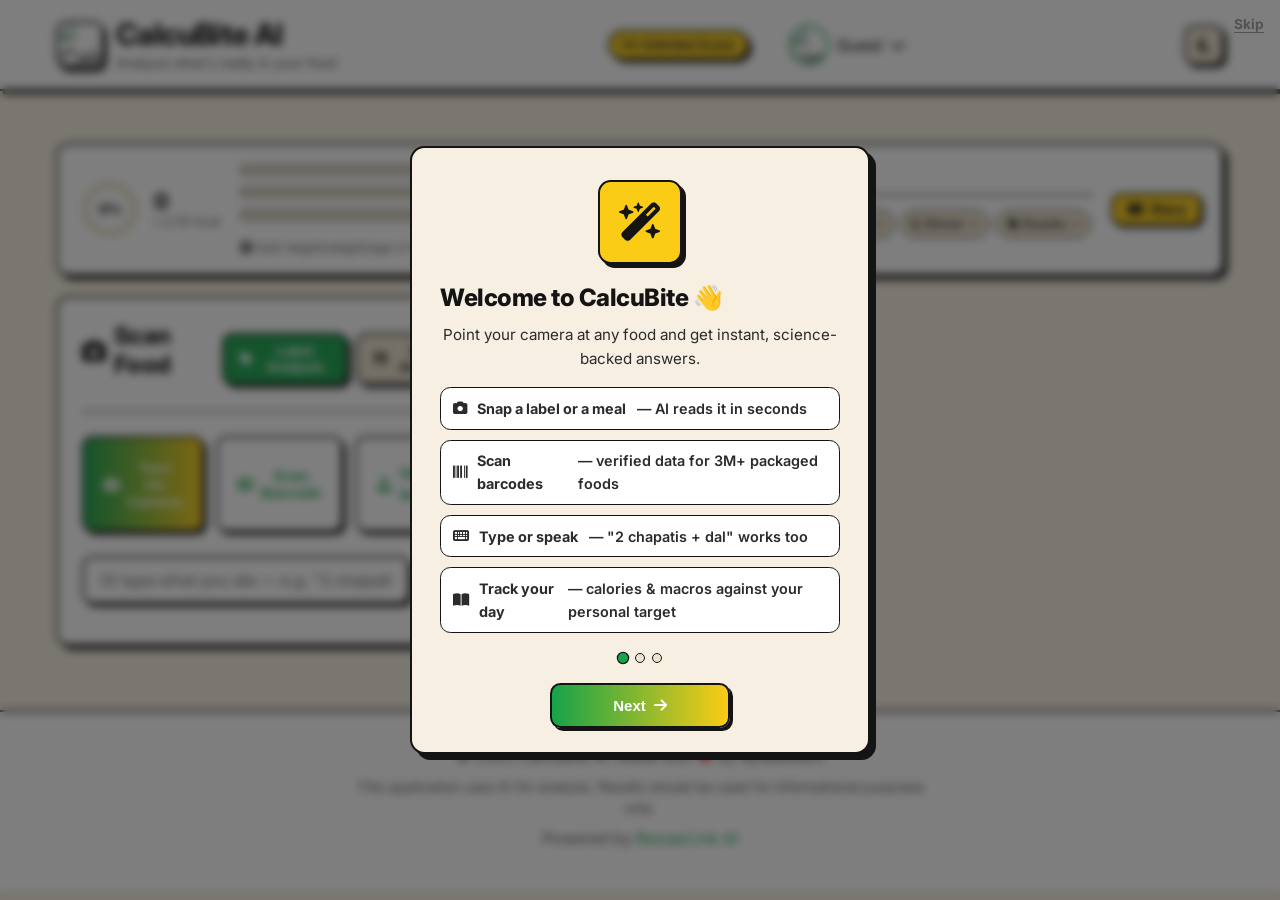
==== app.html @ ecfbb4d4 "feat: full-app upgrade — landing page, barcode+OFF, food diary, voice/text search, share cards, onbo" ====
<html lang="en">
<head>
    <meta charset="UTF-8">
    <meta name="viewport" content="width=device-width, initial-scale=1.0">
    <title>CalcuBite AI | Food Analysis Assistant</title>
    <meta name="description" content="CalcuBite AI analyzes food labels and ingredients to provide nutritional insights and healthier alternatives.">
    <meta name="keywords" content="food analysis, nutrition, AI, food scanner, ingredient analysis, health, diet">
    <meta property="og:title" content="CalcuBite AI | Food Analysis Assistant">
    <meta property="og:description" content="Analyze what's really in your food with our advanced AI assistant.">
    <meta property="og:type" content="website">
    <meta property="og:url" content="https://calcubite.ai">
    <meta property="og:image" content="/logo.png">
    <meta name="twitter:card" content="summary_large_image">
    <meta name="twitter:title" content="CalcuBite AI | Food Analysis Assistant">
    <meta name="twitter:description" content="Analyze what's really in your food with our advanced AI assistant.">
    <meta name="twitter:image" content="/logo.png">
    <link rel="icon" type="image/x-icon" href="/favicon.ico">
    <link rel="manifest" href="/manifest.json">
    <meta name="theme-color" content="#16a34a">
    <meta name="apple-mobile-web-app-capable" content="yes">
    <meta name="apple-mobile-web-app-status-bar-style" content="black-translucent">
    <meta name="apple-mobile-web-app-title" content="CalcuBite">
    <link rel="apple-touch-icon" href="/6233209994745069536_120.jpg">
    <link href="https://cdnjs.cloudflare.com/ajax/libs/font-awesome/6.4.0/css/all.min.css" rel="stylesheet">
    <link href="https://fonts.googleapis.com/css2?family=Inter:wght@400;500;600;700;800;900&display=swap" rel="stylesheet">
    <link rel="stylesheet" href="style.css">
</head>
<body>
    <!-- Landing Page (for unauthenticated users) -->
        <div class="page-wrapper" id="app-container">
        <!-- Header -->
        <header class="site-header">
            <div class="container">
                <div class="logo-container">
                    <div class="logo">
                        <img src="/6233209994745069536_120.jpg" alt="CalcuBite Logo" width="40" height="40">
                    </div>
                    <div class="brand">
                        <h1>CalcuBite AI</h1>
                        <p class="tagline">Analyze what's really in your food</p>
                    </div>
                </div>
                <div class="user-menu">
                    <div class="feature-badge" id="free-badge">
                        <i class="fas fa-infinity"></i> <span>Unlimited Scans</span>
                    </div>
                    <div class="user-profile" id="user-profile">
                        <img src="https://ui-avatars.com/api/?name=User&background=random" alt="User" id="user-avatar">
                        <span id="user-name">User</span>
                        <i class="fas fa-chevron-down"></i>
                        <div class="user-dropdown">
                            <a href="#" id="profile-link"><i class="fas fa-user"></i> Profile</a>
                            <a href="#" id="dashboard-link"><i class="fas fa-tachometer-alt"></i> Dashboard</a>
                        </div>
                    </div>
                </div>
                <button id="theme-toggle" class="theme-toggle" aria-label="Toggle dark mode">
                    <i class="fas fa-moon"></i>
                </button>
            </div>
        </header>
        
        <!-- Main Content -->
        <main class="main-content">
            <div class="container">
                
                
                <!-- Today strip: daily calories & macros -->
                <section class="today-strip" id="today-strip" aria-label="Today's nutrition"></section>
                
                <div class="content-grid">
                    <!-- Input Panel -->
                    <section class="input-panel">
                        <div class="panel-content">
                            <div class="panel-header">
                                <h2><i class="fas fa-camera"></i> Scan Food</h2>
                                <div class="analysis-mode-toggle">
                                    <button id="labelMode" class="mode-button active">
                                        <i class="fas fa-tag"></i> Label Analysis
                                    </button>
                                    <button id="foodMode" class="mode-button">
                                        <i class="fas fa-utensils"></i> Food Analysis
                                    </button>
                                    <button id="gymMode" class="mode-button">
                                        <i class="fas fa-dumbbell"></i> Gym Mode
                                    </button>
                                </div>
                            </div>

                            <div class="input-actions">
                                <button id="toggleCamera" class="primary-button">
                                    <i class="fas fa-camera"></i>
                                    <span>Turn On Camera</span>
                                </button>
                                
                                <button id="barcodeScanBtn" class="secondary-button">
                                    <i class="fas fa-barcode"></i>
                                    <span>Scan Barcode</span>
                                </button>
                                
                                <label for="fileInput" class="secondary-button">
                                    <i class="fas fa-upload"></i>
                                    <span>Upload Image</span>
                                </label>
                                <input type="file" id="fileInput" accept="image/*" hidden>
                                <label for="barcodeFileInput" class="secondary-button" data-tooltip="Decode a barcode from a photo">
                                    <i class="fas fa-barcode"></i>
                                    <span>Barcode from Photo</span>
                                </label>
                                <input type="file" id="barcodeFileInput" accept="image/*" hidden>
                            </div>
                            
                            <!-- Text / voice food search -->
                            <div class="food-search-bar">
                                <input type="text" id="foodSearchInput" placeholder='Or type what you ate — e.g. "2 chapatis + dal"' autocomplete="off">
                                <button id="voiceSearchBtn" class="icon-btn" aria-label="Voice search"><i class="fas fa-microphone"></i></button>
                                <button id="foodSearchBtn" class="primary-button"><i class="fas fa-magnifying-glass"></i> Analyze</button>
                            </div>
                            
                            <div class="camera-container">
                                <div class="flash-option" data-tooltip="Toggle flash">
                                    <i class="fas fa-bolt"></i>
                                </div>
                                <video id="video" autoplay playsinline></video>
                                <canvas id="canvas"></canvas>
                                <div id="barcode-hint" class="barcode-hint" style="display:none">
                                    <i class="fas fa-barcode"></i> Point the camera at the barcode — hold steady
                                </div>
                                
                                <div id="cameraPermission" class="camera-permission">
                                    <i class="fas fa-camera"></i>
                                    <p>Please allow camera access to use this feature.</p>
                                    <button id="requestPermission" class="primary-button">
                                        <i class="fas fa-video"></i> Enable Camera
                                    </button>
                                </div>
                                
                                <div class="camera-controls">
                                    <button id="capture" class="action-button">
                                        <i class="fas fa-camera"></i> Take Photo
                                    </button>
                                    <button id="retake" class="action-button">
                                        <i class="fas fa-redo"></i> Retake
                                    </button>
                                </div>
                            </div>
                            
                            <div class="alert error" id="error"></div>
                            
                            <div class="loading" id="loading">
                                <div class="spinner"></div>
                                <p>Analyzing with advanced AI...</p>
                            </div>
                        </div>
                    </section>

                    <!-- Results Panel -->
                    <section class="results-panel" id="results">
                        <div class="panel-content">
                            <div class="panel-header">
                                <h2><i class="fas fa-chart-line"></i> Analysis Results</h2>
                                <div class="results-actions">
                                    <button id="addToDiaryBtn" class="secondary-button" style="display:none">
                                        <i class="fas fa-plus-circle"></i> Add to Diary
                                    </button>
                                    <button id="shareResultBtn" class="secondary-button">
                                        <i class="fas fa-share-nodes"></i> Share
                                    </button>
                                </div>
                            </div>
                            
                            <div class="tabs">
                                <button class="tab-button active" data-tab="overview">
                                    <i class="fas fa-home"></i> Overview
                                </button>
                                <button class="tab-button" data-tab="ingredients">
                                    <i class="fas fa-list"></i> Ingredients
                                </button>
                                <button class="tab-button" data-tab="insights">
                                    <i class="fas fa-lightbulb"></i> Insights
                                </button>
                                <button class="tab-button" data-tab="alternatives">
                                    <i class="fas fa-exchange-alt"></i> Alternatives
                                </button>
                                <button class="tab-button" data-tab="chat">
                                    <i class="fas fa-comment-dots"></i> AI Chat
                                </button>
                            </div>
                            
                            <!-- Overview Tab -->
                            <div class="tab-content active" id="overview-tab">
                                <div class="results-section" id="healthScore">
                                    <!-- Health score will be inserted here -->
                                </div>
                                
                                <div class="results-section">
                                    <h3><i class="fas fa-chart-pie"></i> Nutrition Breakdown</h3>
                                    <div id="nutritionBreakdown" class="nutrition-breakdown">
                                        <!-- Nutrition data will be inserted here -->
                                    </div>
                                </div>
                                
                                <div class="results-section">
                                    <h3><i class="fas fa-chart-radar"></i> Nutritional Profile</h3>
                                    <div class="chart-container">
                                        <canvas id="nutritionChart"></canvas>
                                    </div>
                                </div>
                                
                                <div class="results-section" id="macronutrient-section">
                                    <h3><i class="fas fa-chart-pie"></i> Macronutrient Ratio</h3>
                                    <div class="chart-container">
                                        <canvas id="macronutrientChart"></canvas>
                                    </div>
                                </div>
                            </div>
                            
                            <!-- Ingredients Tab -->
                            <div class="tab-content" id="ingredients-tab">
                                <div class="results-section">
                                    <h3><i class="fas fa-flask"></i> Ingredients Analysis</h3>
                                    <div id="ingredients">
                                        <!-- Ingredients data will be inserted here -->
                                    </div>
                                </div>
                            </div>
                            
                            <!-- Insights Tab -->
                            <div class="tab-content" id="insights-tab">
                                <div class="results-section">
                                    <h3><i class="fas fa-brain"></i> Health Insights</h3>
                                    <div id="insights">
                                        <!-- Insights will be inserted here -->
                                    </div>
                                </div>
                                
                                <div class="results-section">
                                    <h3><i class="fas fa-heartbeat"></i> Health Implications</h3>
                                    <div id="implications" class="implications-grid">
                                        <!-- Health implications will be inserted here -->
                                    </div>
                                </div>
                            </div>
                            
                            <!-- Alternatives Tab -->
                            <div class="tab-content" id="alternatives-tab">
                                <div class="results-section">
                                    <h3><i class="fas fa-leaf"></i> Healthier Alternatives</h3>
                                    <div id="alternatives" class="alternatives-grid">
                                        <!-- Alternatives will be inserted here -->
                                    </div>
                                </div>
                            </div>
                            
                            <!-- AI Chat Tab -->
                            <div class="tab-content" id="chat-tab">
                                <div id="ai-assistant-container" class="ai-assistant">
                                    <div class="assistant-header">
                                        <h3><i class="fas fa-robot"></i> Ask CalcuBite AI</h3>
                                        <span class="status-badge">Pro Feature</span>
                                    </div>
                                    
                                    <div id="ai-chat-container" class="chat-messages">
                                        <div class="chat-message ai-message">
                                            <div class="chat-avatar">
                                                <i class="fas fa-robot"></i>
                                            </div>
                                            <div class="chat-bubble">
                                                <p>Hello! I'm your CalcuBite AI assistant. How can I help you with nutrition insights today?</p>
                                            </div>
                                        </div>
                                    </div>
                                    
                                    <div class="chat-input-container">
                                        <input type="text" id="ai-question-input" placeholder="Ask about ingredients, nutrition, or health impacts...">
                                        <button id="ai-submit-button">
                                            <i class="fas fa-paper-plane"></i>
                                        </button>
                                    </div>
                                </div>
                            </div>
                        </div>
                    </section>
                </div>
            </div>
        </main>

        <!-- Footer -->
        <footer class="site-footer">
            <div class="container">
                <p>&copy; 2025 CalcuBite AI. Made with <i class="fas fa-heart"></i> by ByteBuildrz</p>
                <p class="disclaimer">This application uses AI for analysis. Results should be used for informational purposes only.</p>
                <p>Powered by <a href="https://bazaarlink.ai/free" target="_blank">BazaarLink AI</a></p>
            </div>
        </footer>
    </div>
    
    <!-- Profile Modal -->
    <div id="profile-modal" class="modal">
        <div class="modal-content">
            <div class="modal-header">
                <h2><i class="fas fa-user"></i> User Profile</h2>
                <span class="close-modal">&times;</span>
            </div>
            <div class="modal-body">
                <div class="profile-content">
                    <div class="profile-avatar">
                        <img id="profile-avatar-img" src="https://ui-avatars.com/api/?name=User&background=random" alt="User">
                        <button id="change-avatar" class="avatar-change">
                            <i class="fas fa-camera"></i>
                        </button>
                    </div>
                    <form id="profile-form">
                        <div class="form-group">
                            <label for="profile-name">Full Name</label>
                            <input type="text" id="profile-name" placeholder="Your name">
                        </div>

                        <h3 class="health-section-title"><i class="fas fa-heartbeat"></i> Your Health Profile</h3>
                        <p class="health-hint">Personalizes your scan results and advice. Saved on your device.</p>

                        <div class="form-row">
                            <div class="form-group">
                                <label for="health-age">Age</label>
                                <input type="number" id="health-age" placeholder="e.g. 28" min="1" max="120">
                            </div>
                            <div class="form-group">
                                <label for="health-sex">Sex</label>
                                <select id="health-sex">
                                    <option value="">Prefer not to say</option>
                                    <option value="female">Female</option>
                                    <option value="male">Male</option>
                                    <option value="other">Other</option>
                                </select>
                            </div>
                        </div>

                        <div class="form-row">
                            <div class="form-group">
                                <label for="health-height">Height (cm)</label>
                                <input type="number" id="health-height" placeholder="e.g. 172">
                            </div>
                            <div class="form-group">
                                <label for="health-weight">Weight (kg)</label>
                                <input type="number" id="health-weight" placeholder="e.g. 68">
                            </div>
                        </div>

                        <div class="form-group">
                            <label for="health-activity">Activity Level</label>
                            <select id="health-activity">
                                <option value="">Select...</option>
                                <option value="sedentary">Sedentary (little exercise)</option>
                                <option value="light">Light (1-3 days/week)</option>
                                <option value="moderate">Moderate (3-5 days/week)</option>
                                <option value="active">Very active (6-7 days/week)</option>
                            </select>
                        </div>

                        <div class="form-group">
                            <label for="health-goal">Primary Goal</label>
                            <select id="health-goal">
                                <option value="">Select...</option>
                                <option value="lose-weight">Lose weight</option>
                                <option value="gain-muscle">Gain muscle</option>
                                <option value="maintain">Maintain weight</option>
                                <option value="improve-energy">Improve energy</option>
                                <option value="manage-condition">Manage a health condition</option>
                            </select>
                        </div>

                        <div class="form-group">
                            <label for="health-dietary">Dietary Preferences / Restrictions</label>
                            <input type="text" id="health-dietary" placeholder="e.g. vegetarian, diabetic, low-sodium, nut allergy">
                        </div>

                        <div class="form-group">
                            <label for="health-conditions">Health Conditions (optional)</label>
                            <textarea id="health-conditions" rows="2" placeholder="e.g. type 2 diabetes, high blood pressure..."></textarea>
                        </div>

                        <button type="submit" class="primary-button"><i class="fas fa-save"></i> Save Profile</button>
                        <button type="button" id="get-health-advice" class="secondary-button"><i class="fas fa-lightbulb"></i> Get Personalized Health Advice</button>
                    </form>
                    
                </div>
            </div>
        </div>
    </div>

    <!-- Health Advice Modal -->
    <div id="advice-modal" class="modal">
        <div class="modal-content">
            <div class="modal-header">
                <h2><i class="fas fa-lightbulb"></i> Personalized Health Advice</h2>
                <span class="close-modal">&times;</span>
            </div>
            <div class="modal-body">
                <div id="advice-content" class="advice-content">
                    <p>Fill in your health profile, then click "Get Personalized Health Advice".</p>
                </div>
            </div>
        </div>
    </div>

    <script src="https://cdn.jsdelivr.net/npm/chart.js"></script>
    <script src="auth.js"></script>
    <script src="script.js"></script>
    <script src="vendor/zxing.min.js" defer></script>
    <script src="off.js"></script>
    <script src="diary.js"></script>
    <script src="onboarding.js"></script>
</body>
</html>
---- style.css ----
/* Base Variables */
:root {
  /* Colors — fresh, appetite-friendly green identity */
  --primary: #16a34a;
  --primary-light: #22c55e;
  --primary-dark: #15803d;
  --secondary: #facc15;
  --success: #10b981; 
  --warning: #f59e0b;
  --danger: #ef4444;
  
  /* Base Colors */
  --bg-primary: #f6efe2;
  --bg-secondary: #ffffff;
  --bg-tertiary: #ece2cd;
  
  /* Text Colors */
  --text-primary: #141414;
  --text-secondary: #2b2b2b;
  --text-tertiary: #525252;
  --text-light: #ffffff;
  
  /* Border and Shadow */
  --border-color: #141414;
  --border-w: 2px;
  --shadow-sm: 3px 3px 0 0 #141414;
  --shadow-md: 4px 4px 0 0 #141414;
  --shadow-lg: 6px 6px 0 0 #141414;
  
  /* Spacing and Size */
  --radius-sm: 0.4rem;
  --radius-md: 0.65rem;
  --radius-lg: 0.8rem;
  --radius-xl: 0.9rem;
  --radius-full: 9999px;
  
  /* Animation */
  --transition-fast: 150ms ease;
  --transition-normal: 250ms ease;
  --transition-slow: 350ms ease;
  
  /* Layout */
  --container-width: 1200px;
  --header-height: 70px;
  --content-padding: 1.5rem;
}

/* Dark Theme Variables */
.dark-theme {
  --primary: #4ade80;
  --primary-light: #86efac;
  --primary-dark: #22c55e;
  
  --bg-primary: #1c1813;
  --bg-secondary: #262119;
  --bg-tertiary: #332c21;
  
  --text-primary: #f6efe2;
  --text-secondary: #e8dfcd;
  --text-tertiary: #c9bda3;
  
  --border-color: #f6efe2;
  --shadow-sm: 3px 3px 0 0 rgba(0,0,0,0.55);
  --shadow-md: 4px 4px 0 0 rgba(0,0,0,0.55);
  --shadow-lg: 6px 6px 0 0 rgba(0,0,0,0.55);
}

/* Reset and Base Styles */
*,
*::before,
*::after {
  box-sizing: border-box;
  margin: 0;
  padding: 0;
}

html {
  font-size: 16px;
  scroll-behavior: smooth;
}

body {
  font-family: 'Inter', system-ui, -apple-system, sans-serif;
  background-color: var(--bg-primary);
  color: var(--text-primary);
  line-height: 1.5;
  font-weight: 400;
  min-height: 100vh;
  transition: background-color var(--transition-normal), color var(--transition-normal);
}

/* Accessible focus states (web-design-guidelines) */
:focus-visible {
  outline: 3px solid var(--primary-light);
  outline-offset: 2px;
}

.page-wrapper {
  min-height: 100vh;
  display: flex;
  flex-direction: column;
}

/* Container */
.container {
  width: 100%;
  max-width: var(--container-width);
  margin: 0 auto;
  padding: 0 1rem;
}

/* Headers and Typography */
h1, h2, h3, h4, h5, h6 {
  font-weight: 700;
  line-height: 1.2;
  margin-bottom: 0.5rem;
}

h1 {
  font-size: 1.875rem;
  background: linear-gradient(90deg, var(--primary), var(--secondary));
  -webkit-background-clip: text;
  background-clip: text;
  color: transparent;
}

h2 {
  font-size: 1.5rem;
  margin-bottom: 1rem;
  display: flex;
  align-items: center;
  gap: 0.5rem;
}

h3 {
  font-size: 1.25rem;
  display: flex;
  align-items: center;
  gap: 0.5rem;
  margin-bottom: 1rem;
}

p {
  margin-bottom: 1rem;
}

a {
  color: var(--primary);
  text-decoration: none;
  transition: color var(--transition-fast);
}

a:hover {
  color: var(--primary-dark);
}

/* Header Styles */
.site-header {
  background-color: var(--bg-secondary);
  box-shadow: var(--shadow-sm);
  padding: 1rem 0;
  position: sticky;
  top: 0;
  z-index: 100;
  border-bottom: 1px solid var(--border-color);
  transition: background-color var(--transition-normal);
}

.site-header .container {
  display: flex;
  align-items: center;
  justify-content: space-between;
}

.logo-container {
  display: flex;
  align-items: center;
  gap: 0.75rem;
}

.logo {
  width: 3rem;
  height: 3rem;
  border-radius: 12px;
  display: flex;
  align-items: center;
  justify-content: center;
  font-size: 1.5rem;
  box-shadow: var(--shadow-md);
  animation: float 3s infinite ease-in-out;
  overflow: hidden;
}

.logo img {
  width: 100%;
  height: 100%;
  object-fit: cover;
  border-radius: 12px;
}

@keyframes float {
  0%, 100% { transform: translateY(0); }
  50% { transform: translateY(-5px); }
}

.brand {
  display: flex;
  flex-direction: column;
}

.brand h1 {
  margin-bottom: 0;
  font-size: clamp(1.5rem, 5vw, 1.875rem);
}

.tagline {
  font-size: 0.875rem;
  color: var(--text-tertiary);
  margin: 0;
}

.feature-badge {
  display: flex;
  align-items: center;
  gap: 0.25rem;
  background: linear-gradient(90deg, var(--primary), var(--secondary));
  color: white;
  padding: 0.25rem 0.75rem;
  border-radius: var(--radius-full);
  font-size: 0.75rem;
  font-weight: 600;
  box-shadow: var(--shadow-sm);
  margin-left: auto;
  margin-right: 1rem;
}

.theme-toggle {
  width: 2.5rem;
  height: 2.5rem;
  border-radius: var(--radius-full);
  background-color: var(--bg-tertiary);
  color: var(--text-primary);
  border: none;
  display: flex;
  align-items: center;
  justify-content: center;
  cursor: pointer;
  transition: all var(--transition-fast);
  font-size: 1rem;
}

.theme-toggle:hover {
  background-color: var(--primary-light);
  color: white;
}

/* Main Content Styles */
.main-content {
  flex: 1;
  padding: 2rem 0;
}

.content-grid {
  display: grid;
  grid-template-columns: 1fr;
  gap: 2rem;
}

@media (min-width: 1024px) {
  .content-grid {
    grid-template-columns: 1fr 1fr;
  }
}

/* Panel Styles */
.input-panel,
.results-panel {
  border-radius: var(--radius-lg);
  overflow: hidden;
  background-color: var(--bg-secondary);
  box-shadow: var(--shadow-md);
  transition: transform var(--transition-normal), box-shadow var(--transition-normal);
  height: fit-content;
}

.input-panel:hover,
.results-panel:hover {
  transform: translateY(-5px);
  box-shadow: var(--shadow-lg);
}

.panel-content {
  padding: 1.5rem;
}

.panel-header {
  margin-bottom: 1.5rem;
  padding-bottom: 1rem;
  border-bottom: 1px solid var(--border-color);
  display: flex;
  flex-direction: column;
  gap: 1rem;
}

@media (min-width: 640px) {
  .panel-header {
    flex-direction: row;
    align-items: center;
    justify-content: space-between;
  }
}

/* Mode Toggle */
.analysis-mode-toggle {
  display: flex;
  gap: 0.5rem;
}

.mode-button {
  background-color: var(--bg-tertiary);
  color: var(--text-primary);
  border: none;
  padding: 0.5rem 1rem;
  border-radius: var(--radius-md);
  font-size: 0.875rem;
  font-weight: 500;
  cursor: pointer;
  transition: all var(--transition-fast);
  display: flex;
  align-items: center;
  gap: 0.5rem;
}

.mode-button.active {
  background-color: var(--primary);
  color: white;
}

.mode-button:hover:not(.active) {
  background-color: var(--border-color);
}

/* Input Actions */
.input-actions {
  display: flex;
  flex-direction: column;
  gap: 0.75rem;
  margin-bottom: 1.5rem;
}

@media (min-width: 640px) {
  .input-actions {
    flex-direction: row;
  }
}

.primary-button,
.secondary-button,
.action-button {
  display: flex;
  align-items: center;
  justify-content: center;
  gap: 0.5rem;
  padding: 0.75rem 1.25rem;
  border-radius: var(--radius-md);
  font-weight: 500;
  cursor: pointer;
  transition: all var(--transition-fast);
  font-size: 0.9375rem;
  border: none;
}

.primary-button {
  background: linear-gradient(90deg, var(--primary), var(--secondary));
  color: white;
  box-shadow: var(--shadow-sm);
}

.primary-button:hover {
  box-shadow: var(--shadow-md);
  transform: translateY(-2px);
}

.secondary-button {
  background-color: transparent;
  color: var(--primary);
  border: 1px solid var(--primary);
}

.secondary-button:hover {
  background-color: var(--primary);
  color: white;
  transform: translateY(-2px);
}

.action-button {
  background-color: var(--bg-tertiary);
  color: var(--text-primary);
}

.action-button:hover {
  background-color: var(--border-color);
}

/* Camera Container */
.camera-container {
  display: none;
  position: relative;
  border-radius: var(--radius-md);
  overflow: hidden;
  box-shadow: var(--shadow-sm);
  margin-bottom: 1.5rem;
}

#video,
#canvas {
  width: 100%;
  border-radius: var(--radius-md);
  background-color: var(--bg-tertiary);
}

#canvas {
  display: none;
}

.flash-option {
  position: absolute;
  top: 0.75rem;
  right: 0.75rem;
  width: 2.5rem;
  height: 2.5rem;
  background-color: rgba(255, 255, 255, 0.8);
  border-radius: var(--radius-full);
  display: flex;
  align-items: center;
  justify-content: center;
  cursor: pointer;
  z-index: 10;
  transition: all var(--transition-fast);
}

.flash-option:hover {
  background-color: rgba(255, 255, 255, 1);
  transform: scale(1.1);
}

.camera-permission {
  text-align: center;
  padding: 2rem 1rem;
  background-color: var(--bg-tertiary);
  border-radius: var(--radius-md);
  display: none;
}

.camera-permission i {
  font-size: 2rem;
  color: var(--primary);
  margin-bottom: 1rem;
}

.camera-controls {
  display: flex;
  justify-content: center;
  gap: 1rem;
  margin-top: 1rem;
}

/* Alerts and Loading States */
.alert {
  padding: 1rem;
  border-radius: var(--radius-md);
  margin-bottom: 1.5rem;
  display: none;
}

.error {
  background-color: rgba(239, 68, 68, 0.1);
  color: var(--danger);
  border-left: 4px solid var(--danger);
}

.loading {
  display: none;
  text-align: center;
  padding: 2rem 1rem;
  background-color: var(--bg-tertiary);
  border-radius: var(--radius-md);
  margin-bottom: 1.5rem;
}

.spinner {
  width: 3rem;
  height: 3rem;
  border: 0.25rem solid rgba(0, 0, 0, 0.1);
  border-top-color: var(--primary);
  border-radius: 50%;
  animation: spin 1s linear infinite;
  margin: 0 auto 1rem;
}

@keyframes spin {
  to { transform: rotate(360deg); }
}

/* Results Panel Styles */
.results-panel {
  display: none;
}

.tabs {
  display: flex;
  flex-wrap: wrap;
  gap: 0.5rem;
  margin-bottom: 1.5rem;
  border-bottom: 1px solid var(--border-color);
  padding-bottom: 1rem;
}

.tab-button {
  background-color: var(--bg-tertiary);
  color: var(--text-primary);
  border: none;
  padding: 0.5rem 1rem;
  border-radius: var(--radius-md);
  font-size: 0.875rem;
  font-weight: 500;
  cursor: pointer;
  transition: all var(--transition-fast);
  display: flex;
  align-items: center;
  gap: 0.5rem;
}

.tab-button.active {
  background-color: var(--primary);
  color: white;
}

.tab-button:hover:not(.active) {
  background-color: var(--border-color);
}

.tab-content {
  display: none;
}

.tab-content.active {
  display: block;
  animation: fadeIn 0.3s ease-in-out;
}

@keyframes fadeIn {
  from { opacity: 0; }
  to { opacity: 1; }
}

/* Results Sections */
.results-section {
  background-color: var(--bg-tertiary);
  border-radius: var(--radius-md);
  padding: 1.5rem;
  margin-bottom: 1.5rem;
  transition: transform var(--transition-normal), box-shadow var(--transition-normal);
}

.results-section:hover {
  transform: translateX(5px);
  box-shadow: var(--shadow-sm);
}

.results-section:last-child {
  margin-bottom: 0;
}

/* Health Score */
.health-score-container {
  display: flex;
  flex-direction: column;
  align-items: center;
  gap: 1.5rem;
  margin-bottom: 1rem;
}

@media (min-width: 640px) {
  .health-score-container {
    flex-direction: row;
  }
}

.rating-circle {
  width: 120px;
  height: 120px;
  display: flex;
  align-items: center;
  justify-content: center;
  border-radius: 50%;
  position: relative;
  background: conic-gradient(
    var(--primary) 0%, 
    var(--primary) calc(var(--rating) * 10%), 
    var(--bg-tertiary) calc(var(--rating) * 10%), 
    var(--bg-tertiary) 100%
  );
  box-shadow: var(--shadow-md);
}

.rating-circle::after {
  content: "";
  position: absolute;
  top: 10px;
  left: 10px;
  right: 10px;
  bottom: 10px;
  background-color: var(--bg-secondary);
  border-radius: 50%;
}

.rating-circle span {
  position: relative;
  z-index: 1;
  font-size: 2.5rem;
  font-weight: 700;
}

.rating-explanation {
  background-color: var(--bg-secondary);
  padding: 1rem;
  border-radius: var(--radius-md);
  border-left: 4px solid var(--primary);
  flex: 1;
}

/* Nutrition Breakdown */
.nutrition-breakdown {
  display: grid;
  grid-template-columns: repeat(2, 1fr);
  gap: 1rem;
}

@media (min-width: 768px) {
  .nutrition-breakdown {
    grid-template-columns: repeat(4, 1fr);
  }
}

.nutrition-item {
  background-color: var(--bg-secondary);
  padding: 1rem;
  border-radius: var(--radius-md);
  text-align: center;
  box-shadow: var(--shadow-sm);
  transition: transform var(--transition-fast);
}

.nutrition-item:hover {
  transform: translateY(-3px);
}

.nutrition-value {
  font-size: 1.25rem;
  font-weight: 600;
  color: var(--primary);
  margin: 0.5rem 0;
}

.nutrition-tags {
  display: flex;
  flex-wrap: wrap;
  gap: 0.5rem;
  justify-content: center;
}

.nutrition-tag {
  background-color: rgba(79, 70, 229, 0.1);
  color: var(--primary);
  padding: 0.25rem 0.5rem;
  border-radius: var(--radius-full);
  font-size: 0.75rem;
  font-weight: 500;
}

/* Chart Container */
.chart-container {
  height: 250px;
  position: relative;
}

/* Ingredients Analysis */
.ingredient-card {
  background-color: var(--bg-secondary);
  border-radius: var(--radius-md);
  padding: 1rem;
  margin-bottom: 1rem;
  box-shadow: var(--shadow-sm);
  transition: transform var(--transition-fast);
}

.ingredient-card:hover {
  transform: translateY(-3px);
  box-shadow: var(--shadow-md);
}

.high-risk {
  border-left: 4px solid var(--danger);
}

.medium-risk {
  border-left: 4px solid var(--warning);
}

.low-risk {
  border-left: 4px solid var(--primary);
}

.ingredient-header {
  display: flex;
  align-items: center;
  gap: 0.75rem;
  margin-bottom: 0.75rem;
}

.ingredient-header h4 {
  font-size: 1.125rem;
  margin: 0;
}

.status-badge {
  background-color: rgba(79, 70, 229, 0.1);
  color: var(--primary);
  padding: 0.25rem 0.5rem;
  border-radius: var(--radius-full);
  font-size: 0.75rem;
  font-weight: 500;
}

.badge-warning {
  background-color: rgba(245, 158, 11, 0.1);
  color: var(--warning);
}

.badge-danger {
  background-color: rgba(239, 68, 68, 0.1);
  color: var(--danger);
}

.badge-success {
  background-color: rgba(16, 185, 129, 0.1);
  color: var(--success);
}

.ingredient-details {
  font-size: 0.9375rem;
}

.safe-ingredients {
  background-color: rgba(16, 185, 129, 0.1);
  border-left: 4px solid var(--success);
  padding: 1rem;
  margin-top: 1rem;
  border-radius: var(--radius-md);
}

.beneficial-ingredients {
  background-color: rgba(16, 185, 129, 0.05);
  padding: 1rem;
  margin-top: 1rem;
  border-radius: var(--radius-md);
}

/* Health Insights */
.insight-card {
  background-color: var(--bg-secondary);
  border-radius: var(--radius-md);
  padding: 1.25rem;
  margin-bottom: 1rem;
  box-shadow: var(--shadow-sm);
  border-left: 4px solid var(--primary);
  transition: transform var(--transition-fast);
}

.insight-card:hover {
  transform: translateX(5px);
  box-shadow: var(--shadow-md);
}

.recommendation {
  margin-top: 1rem;
  padding: 0.75rem;
  background-color: rgba(16, 185, 129, 0.1);
  border-radius: var(--radius-md);
  border-left: 4px solid var(--success);
  display: flex;
  align-items: center;
  gap: 0.75rem;
}

/* Implications Grid */
.implications-grid {
  display: grid;
  grid-template-columns: 1fr;
  gap: 1rem;
}

@media (min-width: 640px) {
  .implications-grid {
    grid-template-columns: 1fr 1fr;
  }
}

.implication-box {
  background-color: var(--bg-secondary);
  padding: 1.25rem;
  border-radius: var(--radius-md);
  box-shadow: var(--shadow-sm);
  transition: transform var(--transition-fast);
}

.implication-box:hover {
  transform: translateY(-3px);
  box-shadow: var(--shadow-md);
}

.implication-list {
  list-style: none;
  padding: 0;
}

.implication-list li {
  display: flex;
  align-items: flex-start;
  gap: 0.75rem;
  margin-bottom: 0.75rem;
  padding-bottom: 0.75rem;
  border-bottom: 1px solid var(--border-color);
}

.implication-list li:last-child {
  margin-bottom: 0;
  padding-bottom: 0;
  border-bottom: none;
}

/* Alternatives Grid */
.alternatives-grid {
  display: grid;
  grid-template-columns: 1fr;
  gap: 1rem;
}

@media (min-width: 640px) {
  .alternatives-grid {
    grid-template-columns: repeat(2, 1fr);
  }
}

.alternative-item {
  background-color: var(--bg-secondary);
  padding: 1rem;
  border-radius: var(--radius-md);
  display: flex;
  align-items: center;
  gap: 0.75rem;
  box-shadow: var(--shadow-sm);
  transition: transform var(--transition-fast);
}

.alternative-item:hover {
  transform: translateY(-3px);
  box-shadow: var(--shadow-md);
}

/* Progress Bar */
.progress-bar {
  height: 8px;
  background-color: var(--bg-tertiary);
  border-radius: var(--radius-full);
  overflow: hidden;
  margin-top: 0.5rem;
}

.progress {
  height: 100%;
  border-radius: var(--radius-full);
}

/* AI Assistant */
.ai-assistant {
  display: none;
}

.assistant-header {
  display: flex;
  align-items: center;
  justify-content: space-between;
  margin-bottom: 1rem;
  padding-bottom: 0.5rem;
  border-bottom: 1px solid var(--border-color);
}

.chat-messages {
  background-color: var(--bg-tertiary);
  border-radius: var(--radius-md);
  padding: 1rem;
  margin-bottom: 1rem;
  height: 300px;
  overflow-y: auto;
}

.chat-message {
  display: flex;
  margin-bottom: 1rem;
  animation: fadeIn 0.3s ease;
}

.user-message {
  flex-direction: row-reverse;
}

.chat-avatar {
  width: 2.5rem;
  height: 2.5rem;
  border-radius: var(--radius-full);
  background-color: var(--primary);
  color: white;
  display: flex;
  align-items: center;
  justify-content: center;
  font-size: 1.125rem;
  flex-shrink: 0;
}

.user-message .chat-avatar {
  background-color: var(--secondary);
}

.chat-bubble {
  max-width: 80%;
  padding: 0.75rem 1rem;
  border-radius: var(--radius-md);
  background-color: var(--bg-secondary);
  margin: 0 0.75rem;
  box-shadow: var(--shadow-sm);
}

.user-message .chat-bubble {
  background-color: rgba(79, 70, 229, 0.1);
  border-bottom-right-radius: 0;
}

.ai-message .chat-bubble {
  background-color: var(--bg-secondary);
  border-bottom-left-radius: 0;
}

.error-bubble {
  background-color: rgba(239, 68, 68, 0.1) !important;
  border-left: 3px solid var(--danger);
}

.chat-input-container {
  display: flex;
  gap: 0.5rem;
}

#ai-question-input {
  flex: 1;
  padding: 0.75rem 1rem;
  border-radius: var(--radius-md);
  border: 1px solid var(--border-color);
  background-color: var(--bg-tertiary);
  color: var(--text-primary);
}

#ai-submit-button {
  width: 3rem;
  height: 3rem;
  border-radius: var(--radius-full);
  background-color: var(--primary);
  color: white;
  border: none;
  display: flex;
  align-items: center;
  justify-content: center;
  cursor: pointer;
  transition: all var(--transition-fast);
}

#ai-submit-button:hover {
  background-color: var(--primary-dark);
  transform: scale(1.05);
}

.chat-loading {
  display: flex;
  gap: 0.3rem;
  align-items: center;
  justify-content: center;
}

.chat-loading-dot {
  width: 8px;
  height: 8px;
  border-radius: 50%;
  background-color: var(--primary);
  animation: bounce 1s infinite ease-in-out;
}

.chat-loading-dot:nth-child(1) { animation-delay: 0s; }
.chat-loading-dot:nth-child(2) { animation-delay: 0.1s; }
.chat-loading-dot:nth-child(3) { animation-delay: 0.2s; }

@keyframes bounce {
  0%, 100% { transform: translateY(0); }
  50% { transform: translateY(-8px); }
}

/* Footer Styles */
.site-footer {
  background-color: var(--bg-secondary);
  border-top: 1px solid var(--border-color);
  padding: 2rem 0;
  text-align: center;
  margin-top: 2rem;
}

.site-footer p {
  color: var(--text-tertiary);
  margin-bottom: 0.5rem;
}

.site-footer a {
  color: var(--primary);
  text-decoration: none;
  transition: color var(--transition-fast);
}

.site-footer a:hover {
  color: var(--primary-dark);
  text-decoration: underline;
}

.site-footer .fas.fa-heart {
  color: var(--danger);
}

.disclaimer {
  font-size: 0.875rem;
  max-width: 600px;
  margin: 0 auto;
}

/* Responsive adjustments */
@media (max-width: 640px) {
  .container {
    padding: 0 0.75rem;
  }
  
  .panel-content {
    padding: 1.25rem;
  }
  
  .feature-badge {
    display: none;
  }
  
  .tabs {
    justify-content: center;
  }
  
  h1 {
    font-size: 1.5rem;
  }
  
  h2 {
    font-size: 1.25rem;
  }
  
  h3 {
    font-size: 1.125rem;
  }
  
  .mode-button,
  .tab-button {
    padding: 0.4rem 0.75rem;
    font-size: 0.8125rem;
  }
  
  .rating-circle {
    width: 100px;
    height: 100px;
  }
  
  .rating-circle span {
    font-size: 2rem;
  }
}

/* Utility Classes */
.hidden {
  display: none;
}

.text-center {
  text-align: center;
}

.flex-center {
  display: flex;
  align-items: center;
  justify-content: center;
}

.food-identification {
  background-color: var(--bg-secondary);
  padding: 1rem;
  border-radius: var(--radius-md);
  margin-bottom: 1rem;
  border-left: 4px solid var(--primary);
}

.dietary-considerations {
  background-color: var(--bg-secondary);
  padding: 1rem;
  border-radius: var(--radius-md);
  margin-top: 1rem;
  border-left: 4px solid var(--primary);
}

.workout-suitability {
  background-color: var(--bg-secondary);
  padding: 1rem;
  border-radius: var(--radius-md);
  margin: 1rem 0;
  border-left: 4px solid var(--primary);
}

.suitability-grid {
  display: grid;
  grid-template-columns: 1fr;
  gap: 1rem;
  margin-top: 1rem;
}

@media (min-width: 768px) {
  .suitability-grid {
    grid-template-columns: 1fr 1fr;
  }
}

.suitability-card {
  background-color: var(--bg-tertiary);
  padding: 1rem;
  border-radius: var(--radius-md);
  box-shadow: var(--shadow-sm);
  transition: transform var(--transition-fast);
}

.suitability-card:hover {
  transform: translateY(-3px);
  box-shadow: var(--shadow-md);
}

.suitability-header {
  display: flex;
  justify-content: space-between;
  align-items: center;
  margin-bottom: 0.75rem;
  padding-bottom: 0.5rem;
  border-bottom: 1px solid var(--border-color);
}

.suitability-header h5 {
  margin: 0;
  font-size: 1.1rem;
  color: var(--primary);
}

.fitness-score {
  background-color: var(--primary);
  color: white;
  padding: 0.25rem 0.5rem;
  border-radius: var(--radius-full);
  font-size: 0.875rem;
  font-weight: 600;
}

.suitability-lists {
  display: grid;
  grid-template-columns: 1fr;
  gap: 0.75rem;
  margin-top: 0.75rem;
}

@media (min-width: 640px) {
  .suitability-lists {
    grid-template-columns: 1fr 1fr;
  }
}

.benefits-list h6, .concerns-list h6 {
  font-size: 0.9rem;
  margin-bottom: 0.5rem;
  display: flex;
  align-items: center;
  gap: 0.5rem;
}

.benefits-list ul, .concerns-list ul {
  list-style: none;
  padding: 0;
  margin: 0 0 1.5rem;
}

.benefits-list ul li, .concerns-list ul li {
  position: relative;
  margin-bottom: 0.25rem;
}

.benefits-list ul li:before {
  content: "✓";
  position: absolute;
  left: -1.25rem;
  color: var(--success);
}

.concerns-list ul li:before {
  content: "!";
  position: absolute;
  left: -1.25rem;
  color: var(--warning);
}

.best-for-workouts {
  margin-top: 1rem;
  padding: 0.75rem;
  background-color: rgba(16, 185, 129, 0.1);
  border-radius: var(--radius-md);
  border-left: 4px solid var(--success);
}

.workout-tags {
  display: flex;
  flex-wrap: wrap;
  gap: 0.5rem;
  margin-top: 0.5rem;
}

.workout-tag {
  background-color: var(--bg-secondary);
  color: var(--success);
  padding: 0.35rem 0.75rem;
  border-radius: var(--radius-full);
  font-size: 0.875rem;
  font-weight: 500;
  display: inline-flex;
  align-items: center;
}

.protein-analysis, .energy-provision, .recovery-potential, .supplement-suggestions {
  background-color: var(--bg-secondary);
  padding: 1rem;
  border-radius: var(--radius-md);
  margin: 1rem 0;
  box-shadow: var(--shadow-sm);
}

.protein-analysis {
  border-left: 4px solid var(--primary);
}

.energy-provision {
  border-left: 4px solid var(--warning);
}

.recovery-potential {
  border-left: 4px solid var(--success);
}

.supplement-suggestions {
  border-left: 4px solid var(--secondary);
}

.protein-grid, .energy-grid, .recovery-grid {
  display: grid;
  grid-template-columns: repeat(2, 1fr);
  gap: 0.75rem;
  margin-top: 0.75rem;
}

@media (min-width: 768px) {
  .protein-grid {
    grid-template-columns: repeat(3, 1fr);
  }
}

.protein-item, .energy-item, .recovery-item {
  background-color: var(--bg-tertiary);
  padding: 0.75rem;
  border-radius: var(--radius-md);
  display: flex;
  flex-direction: column;
}

.protein-label, .energy-label, .recovery-label, .support-label {
  font-size: 0.75rem;
  color: var(--text-tertiary);
}

.protein-value, .energy-value, .recovery-value, .support-value {
  font-size: 0.9375rem;
  font-weight: 600;
  color: var(--text-primary);
}

.workout-support {
  margin-top: 1rem;
  background-color: var(--bg-tertiary);
  padding: 0.75rem;
  border-radius: var(--radius-md);
}

.workout-support h5 {
  font-size: 1rem;
  margin-bottom: 0.75rem;
}

.support-grid {
  display: grid;
  grid-template-columns: 1fr;
  gap: 0.75rem;
}

@media (min-width: 640px) {
  .support-grid {
    grid-template-columns: repeat(3, 1fr);
  }
}

.support-item {
  display: flex;
  flex-direction: column;
  gap: 0.25rem;
}

.recovery-header {
  display: flex;
  align-items: center;
  gap: 0.5rem;
  margin-bottom: 0.75rem;
}

.recovery-rating {
  background-color: var(--success);
  color: white;
  padding: 0.25rem 0.5rem;
  border-radius: var(--radius-full);
  font-size: 0.875rem;
  font-weight: 600;
}

/* Dashboard Styles */
.dashboard-content {
  display: flex;
  flex-direction: column;
  gap: 2rem;
}

.dashboard-overview {
  display: flex;
  flex-direction: column;
  gap: 1.5rem;
}

@media (min-width: 768px) {
  .dashboard-overview {
    flex-direction: row;
  }
}

.dashboard-stats {
  display: grid;
  grid-template-columns: repeat(1, 1fr);
  gap: 1rem;
  flex: 1;
}

@media (min-width: 640px) {
  .dashboard-stats {
    grid-template-columns: repeat(3, 1fr);
  }
  
  @media (min-width: 768px) {
    .dashboard-stats {
      grid-template-columns: repeat(1, 1fr);
    }
  }
  
  @media (min-width: 1024px) {
    .dashboard-stats {
      grid-template-columns: repeat(1, 1fr);
    }
  }
}

.stat-card {
  background-color: var(--bg-tertiary);
  border-radius: var(--radius-md);
  padding: 1.25rem;
  display: flex;
  align-items: center;
  gap: 1rem;
  transition: transform var(--transition-fast);
}

.stat-card:hover {
  transform: translateY(-3px);
  box-shadow: var(--shadow-md);
}

.stat-icon {
  width: 3rem;
  height: 3rem;
  border-radius: 50%;
  background-color: rgba(79, 70, 229, 0.1);
  color: var(--primary);
  display: flex;
  align-items: center;
  justify-content: center;
  font-size: 1.25rem;
}

.stat-data {
  flex: 1;
}

.stat-data h4 {
  margin: 0 0 0.25rem;
  font-size: 0.875rem;
  color: var(--text-tertiary);
}

.stat-data p {
  margin: 0;
  font-size: 1.5rem;
  font-weight: 700;
  color: var(--text-primary);
}

.dashboard-chart {
  flex: 2;
  height: 250px;
}

.dashboard-section {
  margin-top: 1rem;
}

.dashboard-section h3 {
  margin-bottom: 1rem;
  padding-bottom: 0.5rem;
  border-bottom: 1px solid var(--border-color);
}

.recent-scans {
  max-height: 300px;
  overflow-y: auto;
}

.scans-list {
  display: flex;
  flex-direction: column;
  gap: 0.75rem;
}

.scan-item {
  background-color: var(--bg-tertiary);
  border-radius: var(--radius-md);
  padding: 1rem;
  display: flex;
  align-items: center;
  gap: 1rem;
  transition: transform var(--transition-fast);
}

.scan-item:hover {
  transform: translateY(-2px);
  box-shadow: var(--shadow-sm);
}

.scan-icon {
  width: 2.5rem;
  height: 2.5rem;
  border-radius: 50%;
  background-color: rgba(79, 70, 229, 0.1);
  color: var(--primary);
  display: flex;
  align-items: center;
  justify-content: center;
  font-size: 1rem;
}

.scan-details {
  flex: 1;
}

.scan-details h4 {
  margin: 0 0 0.25rem;
  font-size: 1rem;
}

.scan-date {
  margin: 0;
  font-size: 0.875rem;
  color: var(--text-tertiary);
}

.scan-rating {
  font-weight: 700;
  font-size: 1.125rem;
}

.empty-state {
  display: flex;
  flex-direction: column;
  align-items: center;
  justify-content: center;
  padding: 3rem 1rem;
  background-color: var(--bg-tertiary);
  border-radius: var(--radius-md);
  color: var(--text-tertiary);
  text-align: center;
}

.empty-state i {
  font-size: 3rem;
  margin-bottom: 1rem;
  color: var(--primary);
  opacity: 0.5;
}

.empty-state p {
  margin-bottom: 1.5rem;
}

.health-goals {
  margin-bottom: 2rem;
}

/* Auth Container */
.auth-container {
  display: flex;
  justify-content: center;
  align-items: center;
  min-height: 100vh;
  background: linear-gradient(135deg, var(--bg-primary) 0%, var(--bg-tertiary) 100%);
  padding: 1rem;
}

.auth-form-container {
  background-color: var(--bg-secondary);
  border-radius: var(--radius-lg);
  padding: 2rem;
  width: 100%;
  max-width: 450px;
  box-shadow: var(--shadow-lg);
  text-align: center;
}

.auth-logo {
  display: flex;
  flex-direction: column;
  align-items: center;
  margin-bottom: 1.5rem;
}

.auth-logo i {
  font-size: 3rem;
  background: linear-gradient(45deg, var(--primary), var(--secondary));
  -webkit-background-clip: text;
  background-clip: text;
  color: transparent;
}

.auth-form {
  text-align: left;
}

.form-group {
  margin-bottom: 1.25rem;
}

.form-group label {
  display: block;
  font-weight: 500;
  margin-bottom: 0.5rem;
  color: var(--text-secondary);
}

.form-group input {
  width: 100%;
  padding: 0.75rem 1rem;
  border: 1px solid var(--border-color);
  border-radius: var(--radius-md);
  background-color: var(--bg-tertiary);
  color: var(--text-primary);
  font-size: 1rem;
  transition: border-color var(--transition-fast);
}

.form-group input:focus {
  outline: none;
  border-color: var(--primary);
  box-shadow: 0 0 0 2px rgba(79, 70, 229, 0.1);
}

.password-input {
  position: relative;
}

.toggle-password {
  position: absolute;
  right: 1rem;
  top: 50%;
  transform: translateY(-50%);
  cursor: pointer;
  color: var(--text-tertiary);
  transition: color var(--transition-fast);
}

.toggle-password:hover {
  color: var(--primary);
}

.remember-me {
  display: flex;
  justify-content: space-between;
  align-items: center;
}

.checkbox-container {
  display: flex;
  align-items: center;
  position: relative;
  cursor: pointer;
  user-select: none;
  font-size: 0.9rem;
}

.checkbox-container input {
  position: absolute;
  opacity: 0;
  cursor: pointer;
  height: 0;
  width: 0;
}

.checkmark {
  position: relative;
  display: inline-block;
  height: 18px;
  width: 18px;
  background-color: var(--bg-tertiary);
  border: 1px solid var(--border-color);
  border-radius: 4px;
  margin-right: 0.5rem;
}

.checkbox-container input:checked ~ .checkmark {
  background-color: var(--primary);
  border-color: var(--primary);
}

.checkmark:after {
  content: "";
  position: absolute;
  display: none;
}

.checkbox-container input:checked ~ .checkmark:after {
  display: block;
}

.checkbox-container .checkmark:after {
  left: 6px;
  top: 3px;
  width: 4px;
  height: 8px;
  border: solid white;
  border-width: 0 2px 2px 0;
  transform: rotate(45deg);
}

.auth-button {
  width: 100%;
  margin-top: 1rem;
}

.auth-divider {
  position: relative;
  text-align: center;
  margin: 1.5rem 0;
}

.auth-divider::before,
.auth-divider::after {
  content: "";
  position: absolute;
  top: 50%;
  width: 40%;
  height: 1px;
  background-color: var(--border-color);
}

.auth-divider::before {
  left: 0;
}

.auth-divider::after {
  right: 0;
}

.auth-divider span {
  display: inline-block;
  padding: 0 0.5rem;
  background-color: var(--bg-secondary);
  font-size: 0.875rem;
  color: var(--text-tertiary);
  z-index: 1;
  position: relative;
}

.social-button {
  width: 100%;
  padding: 0.75rem 1rem;
  border-radius: var(--radius-md);
  background-color: white;
  color: #333;
  border: 1px solid #ddd;
  font-size: 0.9375rem;
  font-weight: 500;
  display: flex;
  align-items: center;
  justify-content: center;
  gap: 0.5rem;
  cursor: pointer;
  transition: background-color var(--transition-fast);
}

.social-button:hover {
  background-color: #f5f5f5;
}

.social-button .fab {
  font-size: 1.25rem;
}

.auth-switch {
  margin-top: 1.5rem;
  font-size: 0.9375rem;
  color: var(--text-secondary);
}

.auth-switch a {
  color: var(--primary);
  font-weight: 500;
}

.form-error {
  background-color: rgba(239, 68, 68, 0.1);
  color: var(--danger);
  padding: 0.75rem;
  border-radius: var(--radius-md);
  margin-top: 1rem;
  display: none;
}

.form-success {
  background-color: rgba(16, 185, 129, 0.1);
  color: var(--success);
  padding: 0.75rem;
  border-radius: var(--radius-md);
  margin-top: 1rem;
  display: none;
}

.password-strength {
  margin-top: 0.5rem;
  font-size: 0.8125rem;
}

.strength-meter {
  height: 4px;
  background-color: var(--bg-tertiary);
  border-radius: var(--radius-full);
  overflow: hidden;
  margin-bottom: 0.25rem;
}

.strength-bar {
  height: 100%;
  width: 0;
  border-radius: var(--radius-full);
  transition: width var(--transition-fast), background-color var(--transition-fast);
}

.strength-text {
  color: var(--text-tertiary);
}

.reset-info {
  color: var(--text-secondary);
  margin-bottom: 1.5rem;
  text-align: left;
}

/* User Menu */
.user-menu {
  display: flex;
  align-items: center;
  gap: 1rem;
}

.user-profile {
  display: flex;
  align-items: center;
  gap: 0.5rem;
  cursor: pointer;
  position: relative;
  padding: 0.5rem;
  border-radius: var(--radius-md);
  transition: background-color var(--transition-fast);
}

.user-profile:hover {
  background-color: var(--bg-tertiary);
}

#user-avatar {
  width: 2.5rem;
  height: 2.5rem;
  border-radius: var(--radius-full);
  object-fit: cover;
  border: 2px solid var(--primary);
}

#user-name {
  font-weight: 500;
  max-width: 100px;
  white-space: nowrap;
  overflow: hidden;
  text-overflow: ellipsis;
}

@media (max-width: 640px) {
  #user-name {
    display: none;
  }
}

.user-dropdown {
  position: absolute;
  top: 100%;
  right: 0;
  width: 200px;
  background-color: var(--bg-secondary);
  border-radius: var(--radius-md);
  box-shadow: var(--shadow-lg);
  padding: 0.5rem;
  z-index: 1000;
  display: none;
  border: 1px solid var(--border-color);
}

.user-profile:hover .user-dropdown {
  display: block;
}

.user-dropdown a {
  display: flex;
  align-items: center;
  gap: 0.5rem;
  padding: 0.75rem 1rem;
  color: var(--text-primary);
  text-decoration: none;
  border-radius: var(--radius-sm);
  transition: background-color var(--transition-fast);
}

.user-dropdown a:hover {
  background-color: var(--bg-tertiary);
}

.upgrade-button {
  padding: 0.5rem 1rem;
  border-radius: var(--radius-md);
  font-weight: 500;
  cursor: pointer;
  transition: all var(--transition-fast);
  font-size: 0.875rem;
  border: none;
  display: flex;
  align-items: center;
  gap: 0.5rem;
}

.upgrade-button {
  background-color: var(--primary);
  color: white;
}

.upgrade-button:hover {
  background-color: var(--primary-dark);
  transform: translateY(-2px);
}

/* Modal Styles */
.modal {
  display: none;
  position: fixed;
  top: 0;
  left: 0;
  width: 100%;
  height: 100%;
  background-color: rgba(0, 0, 0, 0.5);
  z-index: 1000;
  overflow-y: auto;
  padding: 1rem;
}

.modal-content {
  background-color: var(--bg-secondary);
  border-radius: var(--radius-lg);
  margin: 2rem auto;
  width: 100%;
  max-width: 800px;
  box-shadow: var(--shadow-lg);
  max-height: calc(100vh - 4rem);
  display: flex;
  flex-direction: column;
}

.modal-header {
  display: flex;
  justify-content: space-between;
  align-items: center;
  padding: 1.5rem;
  border-bottom: 1px solid var(--border-color);
}

.modal-header h2 {
  margin: 0;
  display: flex;
  align-items: center;
  gap: 0.5rem;
}

.close-modal {
  font-size: 1.5rem;
  cursor: pointer;
  color: var(--text-tertiary);
  transition: color var(--transition-fast);
}

.close-modal:hover {
  color: var(--danger);
}

.modal-body {
  padding: 1.5rem;
  overflow-y: auto;
  flex: 1;
}

/* Admin Dashboard Styles */
.admin-tabs {
  display: flex;
  gap: 0.5rem;
  margin-bottom: 1.5rem;
  border-bottom: 1px solid var(--border-color);
  padding-bottom: 1rem;
  overflow-x: auto;
}

.admin-tab {
  background-color: var(--bg-tertiary);
  color: var(--text-primary);
  border: none;
  padding: 0.5rem 1rem;
  border-radius: var(--radius-md);
  font-size: 0.875rem;
  font-weight: 500;
  cursor: pointer;
  transition: all var(--transition-fast);
  white-space: nowrap;
}

.admin-tab.active {
  background-color: var(--primary);
  color: white;
}

.admin-tab:hover:not(.active) {
  background-color: var(--border-color);
}

.admin-tab-content {
  display: none;
}

.admin-tab-content.active {
  display: block;
  animation: fadeIn 0.3s ease-in-out;
}

.admin-table {
  width: 100%;
  border-collapse: collapse;
  margin-bottom: 1.5rem;
}

.admin-table th, 
.admin-table td {
  padding: 0.75rem 1rem;
  text-align: left;
  border-bottom: 1px solid var(--border-color);
}

.admin-table th {
  font-weight: 600;
  background-color: var(--bg-tertiary);
  color: var(--text-secondary);
}

.admin-table tr:hover {
  background-color: var(--bg-tertiary);
}

.search-bar {
  display: flex;
  gap: 0.5rem;
  margin-bottom: 1rem;
}

.search-bar input {
  flex: 1;
  padding: 0.75rem 1rem;
  border: 1px solid var(--border-color);
  border-radius: var(--radius-md);
  background-color: var(--bg-tertiary);
  color: var(--text-primary);
}

.search-bar button {
  padding: 0 1rem;
  background-color: var(--primary);
  color: white;
  border: none;
  border-radius: var(--radius-md);
  cursor: pointer;
}

.pagination {
  display: flex;
  justify-content: center;
  align-items: center;
  gap: 1rem;
}

.pagination button {
  width: 2.5rem;
  height: 2.5rem;
  display: flex;
  align-items: center;
  justify-content: center;
  border-radius: var(--radius-full);
  border: 1px solid var(--border-color);
  background-color: var(--bg-tertiary);
  color: var(--text-primary);
  cursor: pointer;
  transition: all var(--transition-fast);
}

.pagination button:hover {
  background-color: var(--primary);
  color: white;
  border-color: var(--primary);
}

.analytics-cards {
  display: grid;
  grid-template-columns: repeat(1, 1fr);
  gap: 1rem;
  margin-bottom: 2rem;
}

@media (min-width: 640px) {
  .analytics-cards {
    grid-template-columns: repeat(2, 1fr);
  }
}

@media (min-width: 1024px) {
  .analytics-cards {
    grid-template-columns: repeat(4, 1fr);
  }
}

.analytics-card {
  background-color: var(--bg-tertiary);
  border-radius: var(--radius-md);
  padding: 1.5rem;
  display: flex;
  align-items: center;
  gap: 1rem;
  transition: transform var(--transition-fast);
}

.analytics-card:hover {
  transform: translateY(-5px);
  box-shadow: var(--shadow-md);
}

.analytics-icon {
  width: 3rem;
  height: 3rem;
  border-radius: var(--radius-full);
  background-color: rgba(79, 70, 229, 0.1);
  color: var(--primary);
  display: flex;
  align-items: center;
  justify-content: center;
  font-size: 1.25rem;
}

.analytics-data {
  flex: 1;
}

.analytics-data h4 {
  margin: 0 0 0.25rem;
  font-size: 0.875rem;
  color: var(--text-tertiary);
}

.analytics-data p {
  margin: 0;
  font-size: 1.5rem;
  font-weight: 700;
  color: var(--text-primary);
}

.ad-controls {
  display: flex;
  justify-content: flex-end;
  margin-bottom: 1rem;
}

/* Profile Modal Styles */
.profile-content {
  display: flex;
  flex-direction: column;
  gap: 2rem;
}

.profile-avatar {
  display: flex;
  flex-direction: column;
  align-items: center;
  position: relative;
  margin-bottom: 1rem;
}

#profile-avatar-img {
  width: 120px;
  height: 120px;
  border-radius: var(--radius-full);
  object-fit: cover;
  border: 4px solid var(--primary);
}

.avatar-change {
  position: absolute;
  bottom: 0;
  right: calc(50% - 70px);
  width: 40px;
  height: 40px;
  background-color: var(--primary);
  color: white;
  border: none;
  border-radius: var(--radius-full);
  display: flex;
  align-items: center;
  justify-content: center;
  cursor: pointer;
  transition: background-color var(--transition-fast);
}

.avatar-change:hover {
  background-color: var(--primary-dark);
}

.plan-details {
  display: grid;
  grid-template-columns: 1fr;
  gap: 1rem;
  margin-top: 1rem;
}

@media (min-width: 768px) {
  .plan-details {
    grid-template-columns: repeat(2, 1fr);
  }
}

.plan-card {
  background-color: var(--bg-tertiary);
  border-radius: var(--radius-md);
  padding: 1.5rem;
  transition: transform var(--transition-fast), box-shadow var(--transition-fast);
  border: 2px solid transparent;
}

.plan-card:hover {
  transform: translateY(-5px);
  box-shadow: var(--shadow-md);
}

#pro-plan {
  background-color: rgba(79, 70, 229, 0.05);
  border-color: var(--primary);
}

.plan-header {
  display: flex;
  justify-content: space-between;
  align-items: center;
  margin-bottom: 1rem;
  padding-bottom: 0.5rem;
  border-bottom: 1px solid var(--border-color);
}

.plan-header h4 {
  margin: 0;
  font-size: 1.125rem;
}

.plan-price {
  font-weight: 700;
  color: var(--primary);
}

.plan-features {
  list-style: none;
  padding: 0;
  margin: 0 0 1.5rem;
}

.plan-features li {
  display: flex;
  align-items: center;
  gap: 0.5rem;
  margin-bottom: 0.5rem;
}

.plan-features .fa-check {
  color: var(--success);
}

.plan-features .fa-times {
  color: var(--danger);
}

/* Switch Toggle */
.switch {
  position: relative;
  display: inline-block;
  width: 50px;
  height: 24px;
}

.switch input {
  opacity: 0;
  width: 0;
  height: 0;
}

.slider {
  position: absolute;
  cursor: pointer;
  top: 0;
  left: 0;
  right: 0;
  bottom: 0;
  background-color: var(--bg-tertiary);
  transition: var(--transition-fast);
  border-radius: 34px;
}

.slider:before {
  position: absolute;
  content: "";
  height: 16px;
  width: 16px;
  left: 4px;
  bottom: 4px;
  background-color: white;
  transition: var(--transition-fast);
  border-radius: 50%;
}

input:checked + .slider {
  background-color: var(--primary);
}

input:checked + .slider:before {
  transform: translateX(26px);
}

/* Landing Page Styles */
.landing-mode {
  overflow-x: hidden;
}

.landing-page {
  display: none;
  overflow-x: hidden;
}

.landing-header {
  background-color: var(--bg-secondary);
  position: sticky;
  top: 0;
  z-index: 100;
  box-shadow: var(--shadow-sm);
  padding: 1rem 0;
}

.landing-header .container {
  display: flex;
  align-items: center;
  justify-content: space-between;
}

.landing-nav {
  display: flex;
  align-items: center;
  gap: 1.5rem;
}

.landing-nav a {
  color: var(--text-secondary);
  font-weight: 500;
  text-decoration: none;
  transition: color var(--transition-fast);
}

.landing-nav a:hover {
  color: var(--primary);
}

.landing-nav button {
  padding: 0.5rem 1.25rem;
}

/* Hero Section */
.hero-section {
  padding: 6rem 0;
  position: relative;
  overflow: hidden;
  background: radial-gradient(ellipse at bottom right, rgba(99, 102, 241, 0.15) 0%, transparent 70%);
}

.hero-section::before {
  content: '';
  position: absolute;
  top: -5%;
  right: -10%;
  width: 70%;
  height: 130%;
  background: radial-gradient(ellipse at center, rgba(79, 70, 229, 0.2) 0%, transparent 70%);
  transform: rotate(-15deg);
  pointer-events: none;
}

.hero-content {
  max-width: 650px;
}

.hero-content h1 {
  font-size: clamp(2.5rem, 5vw, 3.5rem);
  line-height: 1.1;
  margin-bottom: 1.5rem;
  background: linear-gradient(90deg, var(--primary), var(--secondary));
  -webkit-background-clip: text;
  background-clip: text;
  color: transparent;
  letter-spacing: -1px;
}

.highlight-text {
  position: relative;
  display: inline-block;
}

.highlight-text::after {
  content: '';
  position: absolute;
  bottom: 5px;
  left: 0;
  width: 100%;
  height: 8px;
  background: rgba(99, 102, 241, 0.2);
  z-index: -1;
  border-radius: 4px;
}

.hero-subtitle {
  font-size: 1.35rem;
  color: var(--text-secondary);
  margin-bottom: 2.5rem;
  max-width: 650px;
  line-height: 1.5;
}

.hero-badges {
  display: flex;
  flex-wrap: wrap;
  gap: 0.75rem;
  margin-bottom: 2rem;
}

.feature-pill {
  background: rgba(79, 70, 229, 0.1);
  color: var(--primary);
  padding: 0.5rem 1rem;
  border-radius: 9999px;
  font-size: 0.9rem;
  font-weight: 500;
  display: flex;
  align-items: center;
  gap: 0.5rem;
  border: 1px solid rgba(79, 70, 229, 0.2);
  transition: all 0.3s ease;
}

.feature-pill:hover {
  transform: translateY(-2px);
  background: rgba(79, 70, 229, 0.15);
  box-shadow: var(--shadow-sm);
}

.feature-pill i {
  color: var(--primary);
}

.hero-cta {
  display: flex;
  gap: 1rem;
  margin-bottom: 3rem;
  flex-wrap: wrap;
}

.hero-cta button {
  padding: 1rem 2rem;
  font-size: 1.1rem;
  font-weight: 600;
  box-shadow: var(--shadow-md);
  transition: all 0.3s ease;
}

.hero-cta .primary-button {
  background: linear-gradient(135deg, var(--primary), var(--secondary));
  border: none;
}

.hero-cta .primary-button:hover {
  transform: translateY(-4px);
  box-shadow: 0 8px 25px rgba(79, 70, 229, 0.4);
}

.hero-cta .secondary-button {
  border: 2px solid var(--primary);
  background: transparent;
}

.hero-cta .secondary-button:hover {
  background: rgba(79, 70, 229, 0.1);
  transform: translateY(-4px);
}

.hero-stats {
  display: flex;
  gap: 2rem;
  margin-top: 2rem;
  flex-wrap: wrap;
}

.stat-item {
  display: flex;
  flex-direction: column;
  align-items: center;
}

.stat-number {
  font-size: 2rem;
  font-weight: 700;
  color: var(--primary);
}

.stat-label {
  font-size: 0.9rem;
  color: var(--text-tertiary);
}

/* Hero image and device mockup */
.hero-image {
  position: relative;
  margin-top: 3rem;
  display: flex;
  justify-content: center;
}

/* Device mockup */
.device-mockup {
  position: relative;
  width: 340px;
  height: 680px;
  border-radius: 45px;
  background: var(--bg-secondary);
  box-shadow: 0 30px 60px -12px rgba(0, 0, 0, 0.3), 
              0 18px 36px -18px rgba(0, 0, 0, 0.3),
              inset 0 0 10px rgba(0, 0, 0, 0.1);
  border: 12px solid var(--text-primary);
  overflow: hidden;
  transform: rotate(-5deg) translateY(-20px);
  transition: all 0.5s ease;
}

.device-mockup:hover {
  transform: rotate(-2deg) translateY(-30px);
  box-shadow: 0 40px 70px -15px rgba(0, 0, 0, 0.35), 
              0 25px 45px -20px rgba(0, 0, 0, 0.35);
}

.device-screen {
  position: relative;
  height: 100%;
  width: 100%;
  overflow: hidden;
  background-color: var(--bg-tertiary);
  display: flex;
  flex-direction: column;
}

.device-features {
  position: absolute;
  top: 0;
  left: 0;
  width: 100%;
  height: 100%;
  pointer-events: none;
}

.device-notch {
  position: absolute;
  top: 0;
  left: 50%;
  transform: translateX(-50%);
  width: 150px;
  height: 30px;
  background: var(--text-primary);
  border-radius: 0 0 15px 15px;
}

.device-button {
  position: absolute;
  top: 120px;
  right: -14px;
  width: 3px;
  height: 30px;
  background: var(--text-primary);
  border-radius: 3px 0 0 3px;
}

.device-glow {
  position: absolute;
  top: 0;
  left: 0;
  width: 100%;
  height: 100%;
  background: linear-gradient(135deg, transparent 0%, rgba(255,255,255,0.1) 100%);
  pointer-events: none;
}

/* Mockup Content */
.screen-content {
  flex: 1;
  padding: 2rem 1.5rem;
  display: flex;
  flex-direction: column;
}

.mockup-header {
  display: flex;
  align-items: center;
  gap: 1rem;
  margin-bottom: 2rem;
}

.mockup-logo {
  width: 40px;
  height: 40px;
  border-radius: 10px;
  background: linear-gradient(135deg, var(--primary), var(--secondary));
  color: white;
  display: flex;
  align-items: center;
  justify-content: center;
  font-size: 1.3rem;
}

.mockup-title {
  font-size: 1.2rem;
  font-weight: 600;
  color: var(--text-primary);
}

.mockup-result {
  flex: 1;
  display: flex;
  flex-direction: column;
  gap: 1.5rem;
}

.mockup-score {
  display: flex;
  flex-direction: column;
  align-items: center;
  margin-bottom: 1rem;
}

.score-circle {
  width: 100px;
  height: 100px;
  border-radius: 50%;
  background: conic-gradient(var(--primary) 0% 75%, var(--bg-tertiary) 75% 100%);
  display: flex;
  align-items: center;
  justify-content: center;
  margin-bottom: 0.5rem;
  position: relative;
}

.score-circle::after {
  content: "";
  position: absolute;
  width: 80px;
  height: 80px;
  border-radius: 50%;
  background: var(--bg-secondary);
}

.score-circle span {
  position: relative;
  z-index: 2;
  font-size: 2rem;
  font-weight: 700;
  color: var(--primary);
}

.score-label {
  font-size: 0.9rem;
  color: var(--text-secondary);
}

.mockup-details {
  display: flex;
  flex-direction: column;
  gap: 1rem;
}

.mockup-item {
  background: var(--bg-secondary);
  padding: 0.75rem;
  border-radius: 10px;
  box-shadow: var(--shadow-sm);
}

.item-label {
  font-size: 0.8rem;
  color: var(--text-tertiary);
  margin-bottom: 0.25rem;
}

.item-value {
  font-size: 1.1rem;
  font-weight: 600;
  color: var(--text-primary);
  margin-bottom: 0.5rem;
}

.item-bar {
  height: 6px;
  background: var(--bg-tertiary);
  border-radius: 3px;
  overflow: hidden;
}

.item-progress {
  height: 100%;
  background: var(--primary);
  border-radius: 3px;
}

/* Features section enhancement */
.features-section {
  padding: 7rem 0;
  background-color: var(--bg-primary);
  position: relative;
  overflow: hidden;
}

.features-section::before {
  content: '';
  position: absolute;
  top: 0;
  left: 0;
  width: 100%;
  height: 100%;
  background: url("data:image/svg+xml,%3Csvg width='80' height='80' viewBox='0 0 80 80' xmlns='http://www.w3.org/2000/svg'%3E%3Cg fill='none' fill-rule='evenodd'%3E%3Cg fill='%23ffffff' fill-opacity='0.1'%3E%3Cpath d='M50 50c0-5.523 4.477-10 10-10s10 4.477 10 10-4.477 10-10 10c0 5.523-4.477 10-10 10S0 25.523 0 20s4.477-10 10-10zm10 8c4.418 0 8-3.582 8-8s-3.582-8-8-8-8 3.582-8 8 3.582 8 8 8zm40 40c4.418 0 8-3.582 8-8s-3.582-8-8-8-8 3.582-8 8 3.582 8 8 8z' /%3E%3C/g%3E%3C/g%3E%3C/svg%3E");
  opacity: 0.5;
  z-index: 0;
}

.section-header {
  text-align: center;
  max-width: 800px;
  margin: 0 auto 4rem;
  position: relative;
  z-index: 1;
}

.section-header h2 {
  font-size: 2.5rem;
  margin-bottom: 1rem;
  background: linear-gradient(90deg, var(--primary), var(--secondary));
  -webkit-background-clip: text;
  background-clip: text;
  color: transparent;
}

.section-header p {
  font-size: 1.2rem;
  color: var(--text-secondary);
}

.features-grid {
  display: grid;
  grid-template-columns: repeat(1, 1fr);
  gap: 2rem;
  position: relative;
  z-index: 1;
}

@media (min-width: 640px) {
  .features-grid {
    grid-template-columns: repeat(2, 1fr);
  }
}

@media (min-width: 1024px) {
  .features-grid {
    grid-template-columns: repeat(3, 1fr);
  }
}

.feature-card {
  background: var(--bg-secondary);
  border-radius: var(--radius-lg);
  padding: 2rem;
  box-shadow: var(--shadow-md);
  transition: all 0.3s ease;
  position: relative;
  z-index: 1;
  border: 1px solid var(--border-color);
  display: flex;
  flex-direction: column;
  gap: 1rem;
}

.feature-card:hover {
  transform: translateY(-10px);
  box-shadow: var(--shadow-lg);
}

.feature-icon {
  width: 60px;
  height: 60px;
  border-radius: 12px;
  background: linear-gradient(135deg, rgba(79, 70, 229, 0.1) 0%, rgba(79, 70, 229, 0.2) 100%);
  color: var(--primary);
  display: flex;
  align-items: center;
  justify-content: center;
  font-size: 1.5rem;
  margin-bottom: 0.5rem;
}

.feature-card h3 {
  font-size: 1.25rem;
  margin-bottom: 0.5rem;
}

.feature-card p {
  color: var(--text-secondary);
  line-height: 1.6;
}

/* How it works section */
.how-it-works-section {
  padding: 7rem 0;
  background-color: var(--bg-secondary);
  position: relative;
}

.steps-container {
  display: flex;
  flex-direction: column;
  align-items: center;
  gap: 2rem;
  margin-top: 3rem;
  position: relative;
}

@media (min-width: 768px) {
  .steps-container {
    flex-direction: row;
    align-items: flex-start;
  }
}

.step-card {
  background: var(--bg-primary);
  border-radius: var(--radius-lg);
  padding: 2.5rem 2rem;
  box-shadow: var(--shadow-md);
  transition: all 0.3s ease;
  max-width: 350px;
  width: 100%;
  position: relative;
  z-index: 2;
  text-align: center;
  border: 1px solid var(--border-color);
}

.step-card:hover {
  transform: translateY(-10px);
  box-shadow: var(--shadow-lg);
}

.step-number {
  width: 40px;
  height: 40px;
  border-radius: 50%;
  background: linear-gradient(135deg, var(--primary), var(--secondary));
  color: white;
  display: flex;
  align-items: center;
  justify-content: center;
  font-size: 1.2rem;
  font-weight: 700;
  position: absolute;
  top: -20px;
  left: 50%;
  transform: translateX(-50%);
  box-shadow: var(--shadow-md);
}

.step-icon {
  width: 80px;
  height: 80px;
  border-radius: 50%;
  background: linear-gradient(135deg, rgba(79, 70, 229, 0.1) 0%, rgba(79, 70, 229, 0.2) 100%);
  color: var(--primary);
  display: flex;
  align-items: center;
  justify-content: center;
  font-size: 2rem;
  margin: 0 auto 1.5rem;
}

.step-connector {
  display: none;
}

@media (min-width: 768px) {
  .step-connector {
    display: block;
    height: 2px;
    background: linear-gradient(90deg, var(--primary), var(--secondary));
    flex: 1;
    position: relative;
    top: 120px;
  }
  
  .step-connector::before,
  .step-connector::after {
    content: '';
    position: absolute;
    top: -4px;
    width: 10px;
    height: 10px;
    border-radius: 50%;
    background: var(--primary);
  }
  
  .step-connector::before {
    left: 0;
  }
  
  .step-connector::after {
    right: 0;
  }
}

/* Testimonials section */
.testimonials-section {
  padding: 7rem 0;
  background: linear-gradient(to bottom, var(--bg-primary), var(--bg-secondary));
  position: relative;
}

.testimonials-carousel {
  display: grid;
  grid-template-columns: 1fr;
  gap: 2rem;
  margin-top: 2rem;
}

@media (min-width: 768px) {
  .testimonials-carousel {
    grid-template-columns: repeat(3, 1fr);
  }
}

.testimonial-card {
  background: var(--bg-secondary);
  border-radius: var(--radius-lg);
  padding: 2rem;
  box-shadow: var(--shadow-md);
  transition: all 0.4s cubic-bezier(0.175, 0.885, 0.32, 1.275);
  position: relative;
  z-index: 1;
  border: 1px solid var(--border-color);
  backface-visibility: hidden;
}

.testimonial-card:hover {
  transform: translateY(-15px) scale(1.02);
  box-shadow: 0 30px 60px rgba(0, 0, 0, 0.1);
}

.testimonial-rating {
  color: #f59e0b;
  margin-bottom: 1rem;
  font-size: 1.2rem;
}

.testimonial-text {
  font-size: 1rem;
  line-height: 1.6;
  color: var(--text-primary);
  margin-bottom: 1.5rem;
  font-style: italic;
}

.testimonial-author {
  display: flex;
  align-items: center;
  gap: 1rem;
}

.author-avatar {
  width: 50px;
  height: 50px;
  border-radius: 50%;
  display: flex;
  align-items: center;
  justify-content: center;
  color: white;
  font-weight: 600;
}

.author-info h4 {
  margin: 0;
  font-size: 1rem;
}

.author-info span {
  font-size: 0.9rem;
  color: var(--text-tertiary);
}

/* CTA Section Enhancement */
.cta-section {
  padding: 6rem 0;
  background: linear-gradient(135deg, var(--primary), var(--secondary));
  position: relative;
  overflow: hidden;
}

.cta-content {
  position: relative;
  z-index: 2;
  text-align: center;
  max-width: 800px;
  margin: 0 auto;
}

.cta-content h2 {
  color: white;
  font-size: 2.5rem;
  margin-bottom: 1.5rem;
}

.cta-content p {
  color: rgba(255, 255, 255, 0.9);
  font-size: 1.25rem;
  margin-bottom: 2rem;
}

.cta-section::before {
  content: '';
  position: absolute;
  top: 0;
  left: 0;
  right: 0;
  bottom: 0;
  background: url("data:image/svg+xml,%3Csvg width='80' height='80' viewBox='0 0 80 80' xmlns='http://www.w3.org/2000/svg'%3E%3Cg fill='none' fill-rule='evenodd'%3E%3Cg fill='%23ffffff' fill-opacity='0.1'%3E%3Cpath d='M50 50c0-5.523 4.477-10 10-10s10 4.477 10 10-4.477 10-10 10c0 5.523-4.477 10-10 10S0 25.523 0 20s4.477-10 10-10zm10 8c4.418 0 8-3.582 8-8s-3.582-8-8-8-8 3.582-8 8 3.582 8 8 8zm40 40c4.418 0 8-3.582 8-8s-3.582-8-8-8-8 3.582-8 8 3.582 8 8 8z' /%3E%3C/g%3E%3C/g%3E%3C/svg%3E");
  opacity: 0.4;
  z-index: 1;
}

.cta-bg-shape {
  position: absolute;
  bottom: 0;
  left: 0;
  width: 100%;
  height: 50px;
  background-color: var(--bg-primary);
  clip-path: polygon(0 50%, 100% 0, 100% 100%, 0% 100%);
}

/* Landing footer */
.landing-footer {
  background-color: var(--bg-primary);
  padding: 5rem 0 2rem;
}

.footer-content {
  display: flex;
  flex-direction: column;
  gap: 3rem;
  margin-bottom: 3rem;
}

@media (min-width: 768px) {
  .footer-content {
    flex-direction: row;
    align-items: flex-start;
  }
}

.footer-logo {
  display: flex;
  flex-direction: column;
  align-items: flex-start;
  gap: 1rem;
}

.footer-logo .logo {
  width: 60px;
  height: 60px;
}

.footer-logo .brand h2 {
  margin: 0;
  font-size: 1.5rem;
}

.footer-logo .brand p {
  color: var(--text-tertiary);
  margin: 0;
}

.footer-links {
  display: grid;
  grid-template-columns: repeat(2, 1fr);
  gap: 2rem;
  flex: 1;
}

@media (min-width: 768px) {
  .footer-links {
    grid-template-columns: repeat(4, 1fr);
  }
}

.footer-column h3 {
  font-size: 1.1rem;
  margin-bottom: 1.5rem;
}

.footer-column ul {
  list-style: none;
  padding: 0;
  margin: 0;
}

.footer-column ul li {
  margin-bottom: 0.75rem;
}

.footer-column ul li a {
  color: var(--text-secondary);
  text-decoration: none;
  transition: color 0.2s ease;
}

.footer-column ul li a:hover {
  color: var(--primary);
}

.footer-bottom {
  display: flex;
  flex-direction: column;
  align-items: center;
  justify-content: space-between;
  padding-top: 2rem;
  border-top: 1px solid var(--border-color);
  gap: 1rem;
}

@media (min-width: 768px) {
  .footer-bottom {
    flex-direction: row;
  }
}

.social-links {
  display: flex;
  gap: 1rem;
}

.social-links a {
  width: 40px;
  height: 40px;
  border-radius: 50%;
  background-color: var(--bg-tertiary);
  color: var(--text-secondary);
  display: flex;
  align-items: center;
  justify-content: center;
  transition: all 0.3s ease;
}

.social-links a:hover {
  background-color: var(--primary);
  color: white;
  transform: translateY(-3px);
}

/* Add these animation classes for the landing page */
.animate-item {
  opacity: 0;
  transform: translateY(20px);
  transition: opacity 0.6s ease, transform 0.6s ease;
}

.animate-in {
  opacity: 1;
  transform: translateY(0);
}

.feature-card:nth-child(1) { transition-delay: 0.1s; }
.feature-card:nth-child(2) { transition-delay: 0.2s; }
.feature-card:nth-child(3) { transition-delay: 0.3s; }
.feature-card:nth-child(4) { transition-delay: 0.4s; }
.feature-card:nth-child(5) { transition-delay: 0.5s; }
.feature-card:nth-child(6) { transition-delay: 0.6s; }

.step-card:nth-child(1) { transition-delay: 0.1s; }
.step-card:nth-child(3) { transition-delay: 0.3s; }
.step-card:nth-child(5) { transition-delay: 0.5s; }

/* Testimonial hover effects */
.testimonial-card {
  transition: all 0.4s cubic-bezier(0.175, 0.885, 0.32, 1.275);
  backface-visibility: hidden;
}

.testimonial-card:hover {
  transform: translateY(-15px) scale(1.02);
  box-shadow: 0 30px 60px rgba(0, 0, 0, 0.1);
}

/* Mobile Landing Page Optimizations */
@media (max-width: 767px) {
  .landing-header .container {
    padding: 0.75rem;
  }
  
  .landing-nav {
    display: none;
    position: fixed;
    top: 70px;
    left: 0;
    right: 0;
    background: var(--bg-secondary);
    flex-direction: column;
    padding: 1rem;
    box-shadow: var(--shadow-md);
    z-index: 99;
    border-top: 1px solid var(--border-color);
  }
  
  .landing-nav.show {
    display: flex;
  }
  
  .mobile-menu-toggle {
    display: flex;
    width: 40px;
    height: 40px;
    align-items: center;
    justify-content: center;
    background: transparent;
    border: none;
    color: var(--text-primary);
    font-size: 1.25rem;
    cursor: pointer;
  }
  
  .hero-section {
    padding: 3rem 0;
  }
  
  .hero-content h1 {
    font-size: 2rem;
  }
  
  .hero-subtitle {
    font-size: 1.1rem;
  }
  
  .hero-badges {
    justify-content: center;
  }
  
  .hero-cta {
    justify-content: center;
  }
  
  .hero-cta button {
    width: 100%;
  }
  
  .hero-stats {
    justify-content: center;
  }
  
  .device-mockup {
    width: 280px;
    height: 560px;
    transform: rotate(0) translateY(0);
    margin: 0 auto;
  }
  
  .device-mockup:hover {
    transform: rotate(0) translateY(-15px);
  }
  
  .features-section,
  .how-it-works-section,
  .testimonials-section {
    padding: 4rem 0;
  }
  
  .section-header h2 {
    font-size: 1.75rem;
  }
  
  .section-header p {
    font-size: 1rem;
  }
  
  .footer-content {
    text-align: center;
  }
  
  .footer-logo {
    align-items: center;
    margin-bottom: 2rem;
  }
  
  .footer-links {
    grid-template-columns: repeat(2, 1fr);
  }
  
  .feature-card,
  .step-card,
  .testimonial-card {
    padding: 1.5rem;
  }
}

/* Goal styles */
.goals-container {
  display: grid;
  grid-template-columns: repeat(1, 1fr);
  gap: 1rem;
  margin-top: 1rem;
}

@media (min-width: 768px) {
  .goals-container {
    grid-template-columns: repeat(2, 1fr);
  }
}

.goal-card {
  background-color: var(--bg-secondary);
  border-radius: var(--radius-md);
  padding: 1.25rem;
  box-shadow: var(--shadow-sm);
  transition: transform var(--transition-fast);
  border-left: 4px solid var(--primary);
}

.goal-card:hover {
  transform: translateY(-3px);
  box-shadow: var(--shadow-md);
}

.goal-header {
  display: flex;
  justify-content: space-between;
  align-items: center;
  margin-bottom: 1rem;
  padding-bottom: 0.5rem;
  border-bottom: 1px solid var(--border-color);
}

.goal-header h4 {
  margin: 0;
  font-size: 1.125rem;
  color: var(--primary);
}

.delete-goal {
  background: none;
  border: none;
  color: var(--text-tertiary);
  cursor: pointer;
  transition: color var(--transition-fast);
}

.delete-goal:hover {
  color: var(--danger);
}

.goal-details {
  margin-bottom: 1rem;
}

.goal-details p {
  margin: 0.5rem 0;
  font-size: 0.9375rem;
}

.goal-progress {
  margin-top: 0.75rem;
}

.goal-progress .progress-bar {
  margin-bottom: 0.5rem;
}

.add-goal-card {
  background-color: var(--bg-tertiary);
  border-radius: var(--radius-md);
  padding: 1.25rem;
  display: flex;
  align-items: center;
  justify-content: center;
  border: 2px dashed var(--border-color);
  transition: all var(--transition-fast);
}

.add-goal-card:hover {
  border-color: var(--primary);
  background-color: rgba(79, 70, 229, 0.05);
}

/* Goal alignment styles */
.goal-alignment {
  display: flex;
  flex-direction: column;
  gap: 1rem;
  margin-top: 0.5rem;
}

.alignment-card {
  background-color: var(--bg-secondary);
  padding: 1rem;
  border-radius: var(--radius-md);
  box-shadow: var(--shadow-sm);
}

.alignment-card.good-alignment {
  border-left: 4px solid var(--success);
}

.alignment-card.neutral-alignment {
  border-left: 4px solid var(--primary);
}

.alignment-card.poor-alignment {
  border-left: 4px solid var(--danger);
}

.alignment-header {
  display: flex;
  justify-content: space-between;
  align-items: center;
  margin-bottom: 0.5rem;
}

.alignment-header h4 {
  margin: 0;
  font-size: 1.1rem;
}

.alignment-badge {
  padding: 0.25rem 0.5rem;
  border-radius: var(--radius-full);
  font-size: 0.75rem;
  font-weight: 600;
}

.good-badge {
  background-color: rgba(16, 185, 129, 0.1);
  color: var(--success);
}

.neutral-badge {
  background-color: rgba(79, 70, 229, 0.1);
  color: var(--primary);
}

.poor-badge {
  background-color: rgba(239, 68, 68, 0.1);
  color: var(--danger);
}

/* Install Banner Styles */
.install-banner {
  position: fixed;
  bottom: 20px;
  left: 50%;
  transform: translateX(-50%);
  width: 90%;
  max-width: 500px;
  background-color: var(--bg-secondary);
  border-radius: var(--radius-lg);
  box-shadow: var(--shadow-lg);
  display: flex;
  align-items: center;
  justify-content: space-between;
  padding: 15px 20px;
  z-index: 1000;
  animation: slideUp 0.5s ease;
  border: 1px solid var(--border-color);
}

.install-content {
  display: flex;
  align-items: center;
  gap: 15px;
}

.install-content img {
  border-radius: 8px;
}

.install-text {
  display: flex;
  flex-direction: column;
}

.install-text strong {
  font-size: 1rem;
  color: var(--text-primary);
}

.install-text span {
  font-size: 0.85rem;
  color: var(--text-tertiary);
}

.install-actions {
  display: flex;
  align-items: center;
  gap: 10px;
}

.install-actions button {
  padding: 8px 16px;
  border-radius: var(--radius-md);
  font-size: 0.9rem;
  cursor: pointer;
}

#install-later {
  background: none;
  border: none;
  color: var(--text-secondary);
}

#close-install-banner {
  background: none;
  border: none;
  color: var(--text-tertiary);
  padding: 5px;
  margin-left: 10px;
  cursor: pointer;
  transition: color var(--transition-fast);
}

@keyframes slideUp {
  from {
    opacity: 0;
    transform: translate(-50%, 100%);
  }
  to {
    opacity: 1;
    transform: translate(-50%, 0);
  }
}

@media (max-width: 480px) {
  .install-banner {
    flex-direction: column;
    padding: 15px;
    gap: 15px;
  }
  
  .install-content {
    width: 100%;
  }
  
  .install-actions {
    width: 100%;
    justify-content: center;
  }
  
  #close-install-banner {
    position: absolute;
    top: 10px;
    right: 10px;
    margin: 0;
  }
}

/* ============================================================
   NEOBRUTALIST OVERRIDES
   Bold borders, hard offset shadows, chunky typography.
   ============================================================ */

/* Chunkier, tighter headings */
h1, h2, h3, h4 {
  font-weight: 800;
  letter-spacing: -0.02em;
}
/* Replace the gradient headline with solid, bold type */
h1 {
  background: none !important;
  -webkit-background-clip: border-box !important;
  background-clip: border-box !important;
  color: var(--text-primary) !important;
}

/* Bordered, hard-shadowed surfaces */
.input-panel,
.results-panel,
.modal-content,
.ai-assistant,
.user-dropdown {
  border: var(--border-w) solid var(--border-color);
  box-shadow: var(--shadow-md);
  border-radius: var(--radius-lg);
}

/* Header + footer rules */
.site-header {
  border-bottom: var(--border-w) solid var(--border-color);
  background: var(--bg-secondary);
}
.site-footer {
  border-top: var(--border-w) solid var(--border-color);
  background: var(--bg-secondary);
}

/* Chunky buttons with a press-in interaction */
.primary-button,
.secondary-button,
.mode-button,
.action-button,
.tab-button,
.theme-toggle,
#ai-submit-button,
.avatar-change,
.watch-ad-button {
  border: var(--border-w) solid var(--border-color);
  box-shadow: var(--shadow-sm);
  border-radius: var(--radius-md);
  font-weight: 700;
  transition: transform var(--transition-fast), box-shadow var(--transition-fast);
}
.primary-button:hover,
.secondary-button:hover,
.mode-button:hover,
.action-button:hover,
.tab-button:hover,
#ai-submit-button:hover {
  transform: translate(-1px, -1px);
  box-shadow: var(--shadow-md);
}
.primary-button:active,
.secondary-button:active,
.mode-button:active,
.action-button:active {
  transform: translate(2px, 2px);
  box-shadow: 0 0 0 0 var(--border-color);
}
.mode-button.active,
.tab-button.active {
  background: var(--primary);
  color: #fff;
}

/* Inputs, selects, textareas */
input, select, textarea {
  border: var(--border-w) solid var(--border-color) !important;
  border-radius: var(--radius-md) !important;
  background: var(--bg-secondary);
  font-weight: 500;
}
input:focus, select:focus, textarea:focus {
  outline: none;
  box-shadow: var(--shadow-sm);
}

/* Badges */
.feature-badge,
.status-badge {
  border: var(--border-w) solid var(--border-color);
  box-shadow: var(--shadow-sm);
  border-radius: var(--radius-full);
  font-weight: 700;
}
.feature-badge { background: var(--secondary); color: #141414; }

/* Results sections as bold cards */
.results-section {
  border: var(--border-w) solid var(--border-color);
  box-shadow: var(--shadow-sm);
  border-radius: var(--radius-md);
  background: var(--bg-secondary);
  padding: 1.25rem;
}

/* Chat bubbles */
.chat-bubble {
  border: var(--border-w) solid var(--border-color);
  border-radius: var(--radius-md);
  box-shadow: var(--shadow-sm);
}
.chat-avatar {
  border: var(--border-w) solid var(--border-color);
  background: var(--secondary);
  color: #141414;
}

/* Camera + loading boxes */
.camera-container,
.camera-permission,
.loading {
  border: var(--border-w) solid var(--border-color);
  border-radius: var(--radius-md);
}

/* Health profile + advice */
.health-section-title { margin-top: 1.5rem; }
.health-hint {
  font-size: 0.85rem;
  color: var(--text-tertiary);
  margin-bottom: 1rem;
}
.form-row {
  display: grid;
  grid-template-columns: 1fr 1fr;
  gap: 1rem;
}
.advice-content { font-weight: 500; line-height: 1.6; }
.advice-text strong { font-weight: 800; }
.advice-loading { display: flex; align-items: center; gap: 0.75rem; }

/* Logo sits in a bordered tile */
.logo {
  border: var(--border-w) solid var(--border-color);
  border-radius: var(--radius-md);
  box-shadow: var(--shadow-sm);
  overflow: hidden;
}

/* ═══════════════════════════════════════════════════════════
   v7 — Full app: Today strip, search bar, OFF product banner,
   picker, meal chips, diary, onboarding, toast, share actions
   ═══════════════════════════════════════════════════════════ */

/* ── Food search bar ─────────────────────────────────────── */
.food-search-bar {
  display: flex;
  gap: 0.5rem;
  margin: 1rem 0;
  align-items: stretch;
}
.food-search-bar input {
  flex: 1;
  min-width: 0;
  padding: 0.75rem 1rem;
  font-size: 1rem;
  font-family: inherit;
  background: var(--bg-secondary);
  color: var(--text-primary);
  border: var(--border-w) solid var(--border-color);
  border-radius: var(--radius-md);
  box-shadow: var(--shadow-sm);
  transition: transform var(--transition-fast), box-shadow var(--transition-fast);
}
.food-search-bar input:focus {
  outline: none;
  transform: translate(-1px, -1px);
  box-shadow: 4px 4px 0 0 var(--border-color);
}
.food-search-bar .icon-btn {
  flex: 0 0 auto;
  width: 48px;
  display: inline-flex;
  align-items: center;
  justify-content: center;
  font-size: 1.1rem;
  background: var(--bg-secondary);
  color: var(--text-primary);
  border: var(--border-w) solid var(--border-color);
  border-radius: var(--radius-md);
  box-shadow: var(--shadow-sm);
  cursor: pointer;
  transition: transform var(--transition-fast), box-shadow var(--transition-fast), background var(--transition-fast);
}
.food-search-bar .icon-btn:hover { transform: translate(-1px, -1px); box-shadow: 4px 4px 0 0 var(--border-color); }
.food-search-bar .icon-btn:active { transform: translate(2px, 2px); box-shadow: 1px 1px 0 0 var(--border-color); }
.food-search-bar .icon-btn.listening {
  background: var(--danger);
  color: #fff;
  animation: pulse-mic 1s ease-in-out infinite;
}
@keyframes pulse-mic {
  0%, 100% { box-shadow: var(--shadow-sm); }
  50% { box-shadow: 0 0 0 6px rgba(239, 68, 68, 0.25), var(--shadow-sm); }
}
.barcode-hint {
  font-size: 0.8rem;
  color: var(--text-tertiary);
  margin: -0.5rem 0 1rem;
  text-align: center;
}
.icon-btn.scanning {
  background: var(--primary);
  color: #fff;
  animation: pulse-mic 1.2s ease-in-out infinite;
}

/* ── Today strip ─────────────────────────────────────────── */
.today-strip {
  background: var(--bg-secondary);
  border: var(--border-w) solid var(--border-color);
  border-radius: var(--radius-lg);
  box-shadow: var(--shadow-md);
  padding: 1rem 1.25rem;
  margin: 1.25rem 0;
}
.today-inner {
  display: flex;
  flex-wrap: wrap;
  gap: 1.25rem;
  align-items: center;
}
.today-ring-wrap {
  display: flex;
  align-items: center;
  gap: 0.75rem;
  flex: 0 0 auto;
}
.today-ring { width: 64px; height: 64px; }
.today-ring-text {
  font-size: 9px;
  font-weight: 800;
  fill: var(--text-primary);
}
.today-kcal { display: flex; flex-direction: column; line-height: 1.2; }
.today-kcal strong { font-size: 1.35rem; font-weight: 800; color: var(--text-primary); }
.today-kcal small { font-size: 0.78rem; color: var(--text-tertiary); }
.today-macros {
  flex: 1;
  min-width: 150px;
  display: flex;
  flex-direction: column;
  gap: 0.35rem;
}
.macro-mini { display: flex; align-items: center; gap: 0.5rem; }
.macro-mini-bar {
  flex: 1;
  height: 10px;
  background: var(--bg-tertiary);
  border: 1.5px solid var(--border-color);
  border-radius: var(--radius-full);
  overflow: hidden;
}
.macro-mini-bar > div { height: 100%; transition: width var(--transition-slow); }
.macro-mini span {
  font-size: 0.72rem;
  font-weight: 700;
  color: var(--text-secondary);
  white-space: nowrap;
  min-width: 64px;
  text-align: right;
}
.today-meals {
  display: flex;
  flex-wrap: wrap;
  gap: 0.4rem;
  margin-top: 0.85rem;
  padding-top: 0.85rem;
  border-top: 2px dashed var(--border-color);
}
.today-meal {
  font-size: 0.78rem;
  font-weight: 700;
  padding: 0.25rem 0.6rem;
  background: var(--bg-tertiary);
  border: 1.5px solid var(--border-color);
  border-radius: var(--radius-full);
  color: var(--text-secondary);
}
.today-diary-btn {
  margin-left: auto;
  padding: 0.4rem 0.9rem;
  font-size: 0.82rem;
  font-weight: 800;
  font-family: inherit;
  background: var(--secondary);
  color: var(--text-primary);
  border: var(--border-w) solid var(--border-color);
  border-radius: var(--radius-md);
  box-shadow: 2px 2px 0 0 var(--border-color);
  cursor: pointer;
  transition: transform var(--transition-fast), box-shadow var(--transition-fast);
}
.today-diary-btn:hover { transform: translate(-1px, -1px); box-shadow: 3px 3px 0 0 var(--border-color); }
.today-diary-btn:active { transform: translate(1px, 1px); box-shadow: 1px 1px 0 0 var(--border-color); }
.today-hint {
  font-size: 0.78rem;
  color: var(--text-tertiary);
  margin-top: 0.6rem;
}

/* ── Product banner (Open Food Facts verified data) ──────── */
.product-banner {
  display: flex;
  gap: 1rem;
  align-items: center;
  background: var(--bg-secondary);
  border: var(--border-w) solid var(--border-color);
  border-radius: var(--radius-lg);
  box-shadow: var(--shadow-md);
  padding: 1rem 1.25rem;
  margin: 1rem 0;
}
.product-banner-img {
  width: 72px;
  height: 72px;
  object-fit: contain;
  flex: 0 0 auto;
  background: #fff;
  border: var(--border-w) solid var(--border-color);
  border-radius: var(--radius-md);
}
.product-banner-placeholder {
  width: 72px;
  height: 72px;
  flex: 0 0 auto;
  display: flex;
  align-items: center;
  justify-content: center;
  font-size: 1.8rem;
  background: var(--bg-tertiary);
  border: var(--border-w) solid var(--border-color);
  border-radius: var(--radius-md);
}
.product-banner-info { flex: 1; min-width: 0; }
.product-banner-name {
  font-size: 1.05rem;
  font-weight: 800;
  color: var(--text-primary);
  margin: 0 0 0.15rem;
  overflow: hidden;
  text-overflow: ellipsis;
}
.product-banner-brand {
  font-size: 0.82rem;
  color: var(--text-tertiary);
  margin: 0 0 0.5rem;
}
.product-banner-badges { display: flex; flex-wrap: wrap; gap: 0.35rem; }
.badge {
  display: inline-flex;
  align-items: center;
  gap: 0.3rem;
  font-size: 0.7rem;
  font-weight: 800;
  text-transform: uppercase;
  letter-spacing: 0.03em;
  padding: 0.2rem 0.55rem;
  border: 1.5px solid var(--border-color);
  border-radius: var(--radius-full);
  background: var(--bg-tertiary);
  color: var(--text-primary);
}
.badge-verified { background: var(--primary); color: #fff; }
.badge-barcode { background: var(--bg-secondary); }
.badge-nova { background: var(--warning); color: var(--text-primary); }
.badge-nutri.ns-a { background: #038141; color: #fff; }
.badge-nutri.ns-b { background: #85bb2f; color: var(--text-primary); }
.badge-nutri.ns-c { background: #fecb02; color: var(--text-primary); }
.badge-nutri.ns-d { background: #ee8100; color: #fff; }
.badge-nutri.ns-e { background: #e63e11; color: #fff; }

/* ── Results actions (add to diary / share) ──────────────── */
.results-actions {
  display: flex;
  flex-wrap: wrap;
  gap: 0.6rem;
  margin: 1rem 0;
}
.results-actions .primary-button,
.results-actions .secondary-button { margin: 0; }

/* ── Product picker list ─────────────────────────────────── */
.picker-sub {
  font-size: 0.82rem;
  color: var(--text-tertiary);
  margin: 0 0 0.75rem;
}
.picker-list {
  display: flex;
  flex-direction: column;
  gap: 0.6rem;
  max-height: 55vh;
  overflow-y: auto;
  padding-right: 0.25rem;
}
.picker-item {
  display: flex;
  align-items: center;
  gap: 0.85rem;
  width: 100%;
  text-align: left;
  padding: 0.7rem 0.85rem;
  font-family: inherit;
  background: var(--bg-secondary);
  border: var(--border-w) solid var(--border-color);
  border-radius: var(--radius-md);
  box-shadow: 2px 2px 0 0 var(--border-color);
  cursor: pointer;
  transition: transform var(--transition-fast), box-shadow var(--transition-fast), background var(--transition-fast);
}
.picker-item:hover {
  transform: translate(-1px, -1px);
  box-shadow: 3px 3px 0 0 var(--border-color);
  background: var(--bg-tertiary);
}
.picker-item:active { transform: translate(1px, 1px); box-shadow: 1px 1px 0 0 var(--border-color); }
.picker-noimg {
  width: 46px;
  height: 46px;
  flex: 0 0 auto;
  display: flex;
  align-items: center;
  justify-content: center;
  font-size: 1.2rem;
  background: var(--bg-tertiary);
  border: 1.5px solid var(--border-color);
  border-radius: var(--radius-sm);
}
.picker-item img.picker-noimg { object-fit: contain; background: #fff; }
.picker-item-info { flex: 1; min-width: 0; }
.picker-item-name {
  font-size: 0.92rem;
  font-weight: 700;
  color: var(--text-primary);
  margin: 0 0 0.15rem;
  overflow: hidden;
  text-overflow: ellipsis;
  white-space: nowrap;
}
.picker-item-meta {
  font-size: 0.75rem;
  color: var(--text-tertiary);
  margin: 0;
}
.link-button {
  background: none;
  border: none;
  padding: 0;
  font-family: inherit;
  font-size: 0.85rem;
  font-weight: 700;
  color: var(--primary-dark);
  text-decoration: underline;
  text-underline-offset: 3px;
  cursor: pointer;
}
.dark-theme .link-button { color: var(--primary-light); }
#picker-ai-fallback { margin-top: 0.85rem; }

/* ── Meal picker chips ───────────────────────────────────── */
.modal-content.modal-slim { max-width: 420px; }
.meal-chips {
  display: grid;
  grid-template-columns: 1fr 1fr;
  gap: 0.6rem;
  margin: 1rem 0;
}
.meal-chip {
  padding: 0.7rem 0.5rem;
  font-family: inherit;
  font-size: 0.9rem;
  font-weight: 800;
  text-align: center;
  background: var(--bg-secondary);
  color: var(--text-primary);
  border: var(--border-w) solid var(--border-color);
  border-radius: var(--radius-md);
  box-shadow: 2px 2px 0 0 var(--border-color);
  cursor: pointer;
  transition: transform var(--transition-fast), box-shadow var(--transition-fast), background var(--transition-fast);
}
.meal-chip:hover { transform: translate(-1px, -1px); box-shadow: 3px 3px 0 0 var(--border-color); }
.meal-chip.selected {
  background: var(--primary);
  color: #fff;
  transform: translate(1px, 1px);
  box-shadow: 1px 1px 0 0 var(--border-color);
}
#meal-macro-hint {
  font-size: 0.8rem;
  color: var(--text-tertiary);
  text-align: center;
  margin: 0 0 1rem;
}

/* ── Diary modal ─────────────────────────────────────────── */
.diary-nav {
  display: flex;
  align-items: center;
  justify-content: space-between;
  gap: 0.5rem;
  margin-bottom: 1rem;
}
.diary-nav .icon-btn {
  width: 40px;
  height: 40px;
  display: inline-flex;
  align-items: center;
  justify-content: center;
  font-size: 1rem;
  background: var(--bg-secondary);
  color: var(--text-primary);
  border: var(--border-w) solid var(--border-color);
  border-radius: var(--radius-md);
  box-shadow: 2px 2px 0 0 var(--border-color);
  cursor: pointer;
  transition: transform var(--transition-fast), box-shadow var(--transition-fast);
}
.diary-nav .icon-btn:hover { transform: translate(-1px, -1px); box-shadow: 3px 3px 0 0 var(--border-color); }
.diary-nav .icon-btn:active { transform: translate(1px, 1px); box-shadow: 1px 1px 0 0 var(--border-color); }
#diary-date-label { font-size: 1rem; font-weight: 800; color: var(--text-primary); text-align: center; }
.diary-summary {
  display: grid;
  grid-template-columns: repeat(auto-fit, minmax(90px, 1fr));
  gap: 0.6rem;
  margin-bottom: 1rem;
}
.diary-sum-card {
  padding: 0.6rem 0.5rem;
  text-align: center;
  background: var(--bg-tertiary);
  border: var(--border-w) solid var(--border-color);
  border-radius: var(--radius-md);
  box-shadow: 2px 2px 0 0 var(--border-color);
}
.diary-sum-card strong { display: block; font-size: 1.1rem; font-weight: 800; color: var(--text-primary); }
.diary-sum-card span { font-size: 0.68rem; font-weight: 700; text-transform: uppercase; letter-spacing: 0.04em; color: var(--text-tertiary); }
.diary-meal-block { margin-bottom: 1rem; }
.diary-meal-head {
  display: flex;
  align-items: center;
  justify-content: space-between;
  padding: 0.4rem 0;
  border-bottom: var(--border-w) solid var(--border-color);
  margin-bottom: 0.4rem;
}
.diary-meal-head h4 { margin: 0; font-size: 0.9rem; font-weight: 800; text-transform: uppercase; letter-spacing: 0.04em; color: var(--text-primary); }
.diary-meal-kcal { font-size: 0.8rem; font-weight: 700; color: var(--text-tertiary); }
.diary-entry {
  display: flex;
  align-items: center;
  gap: 0.6rem;
  padding: 0.45rem 0.25rem;
  border-bottom: 1.5px dashed var(--border-color);
}
.diary-entry:last-child { border-bottom: none; }
.diary-entry-info { flex: 1; min-width: 0; }
.diary-entry-info strong {
  display: block;
  font-size: 0.88rem;
  font-weight: 700;
  color: var(--text-primary);
  overflow: hidden;
  text-overflow: ellipsis;
  white-space: nowrap;
}
.diary-entry-info small { font-size: 0.74rem; color: var(--text-tertiary); }
.diary-del {
  flex: 0 0 auto;
  width: 30px;
  height: 30px;
  display: inline-flex;
  align-items: center;
  justify-content: center;
  font-size: 0.8rem;
  background: var(--bg-secondary);
  color: var(--danger);
  border: 1.5px solid var(--border-color);
  border-radius: var(--radius-sm);
  cursor: pointer;
  transition: background var(--transition-fast), color var(--transition-fast), transform var(--transition-fast);
}
.diary-del:hover { background: var(--danger); color: #fff; transform: scale(1.05); }
.diary-empty {
  text-align: center;
  padding: 2rem 1rem;
  color: var(--text-tertiary);
  font-size: 0.9rem;
}

/* ── Dashboard diary section ─────────────────────────────── */
.diary-dashboard-section { margin: 2rem 0; }
.diary-dashboard-section h3 {
  font-size: 1.15rem;
  font-weight: 800;
  color: var(--text-primary);
  margin: 0 0 1rem;
}
#diary-week-chart-wrap {
  background: var(--bg-secondary);
  border: var(--border-w) solid var(--border-color);
  border-radius: var(--radius-lg);
  box-shadow: var(--shadow-sm);
  padding: 1rem;
  margin-bottom: 1rem;
}
#diary-week-chart { width: 100%; height: auto; display: block; }
.weekly-report-out {
  background: var(--bg-secondary);
  border: var(--border-w) solid var(--border-color);
  border-radius: var(--radius-lg);
  box-shadow: var(--shadow-sm);
  padding: 1.25rem;
  font-size: 0.92rem;
  line-height: 1.65;
  color: var(--text-secondary);
  white-space: pre-wrap;
}

/* ── Onboarding overlay ──────────────────────────────────── */
#onboarding-overlay {
  position: fixed;
  inset: 0;
  z-index: 10000;
  display: flex;
  align-items: center;
  justify-content: center;
  padding: 1.25rem;
  background: rgba(20, 20, 20, 0.55);
  backdrop-filter: blur(4px);
  opacity: 1;
  transition: opacity var(--transition-slow);
}
#onboarding-overlay.closing { opacity: 0; pointer-events: none; }
.onb-card {
  width: 100%;
  max-width: 460px;
  max-height: 90vh;
  overflow-y: auto;
  background: var(--bg-primary);
  border: var(--border-w) solid var(--border-color);
  border-radius: var(--radius-xl);
  box-shadow: var(--shadow-lg);
  padding: 2rem 1.75rem 1.5rem;
  text-align: center;
  animation: onb-pop 0.35s cubic-bezier(0.34, 1.56, 0.64, 1);
}
@keyframes onb-pop {
  from { transform: scale(0.9) translateY(16px); opacity: 0; }
  to { transform: scale(1) translateY(0); opacity: 1; }
}
.onb-skip {
  position: absolute;
  top: 1rem;
  right: 1rem;
  background: none;
  border: none;
  font-family: inherit;
  font-size: 0.85rem;
  font-weight: 700;
  color: var(--text-tertiary);
  text-decoration: underline;
  text-underline-offset: 3px;
  cursor: pointer;
}
.onb-icon-wrap {
  width: 84px;
  height: 84px;
  margin: 0 auto 1.25rem;
  display: flex;
  align-items: center;
  justify-content: center;
  background: var(--secondary);
  border: var(--border-w) solid var(--border-color);
  border-radius: var(--radius-lg);
  box-shadow: var(--shadow-md);
}
.onb-icon { font-size: 2.4rem; }
.onb-card h2 { font-size: 1.5rem; font-weight: 800; color: var(--text-primary); margin: 0 0 0.6rem; }
.onb-body { font-size: 0.95rem; line-height: 1.6; color: var(--text-secondary); margin: 0 0 1.25rem; }
.onb-list {
  text-align: left;
  list-style: none;
  padding: 0;
  margin: 0 0 1.25rem;
  display: flex;
  flex-direction: column;
  gap: 0.6rem;
}
.onb-list li {
  display: flex;
  align-items: center;
  gap: 0.65rem;
  font-size: 0.9rem;
  font-weight: 600;
  color: var(--text-secondary);
  padding: 0.55rem 0.75rem;
  background: var(--bg-secondary);
  border: 1.5px solid var(--border-color);
  border-radius: var(--radius-md);
}
.onb-form { text-align: left; margin: 0 0 1.25rem; }
.onb-row {
  display: grid;
  grid-template-columns: 1fr 1fr;
  gap: 0.75rem;
  margin-bottom: 0.75rem;
}
.onb-form label {
  display: block;
  font-size: 0.75rem;
  font-weight: 800;
  text-transform: uppercase;
  letter-spacing: 0.04em;
  color: var(--text-tertiary);
  margin-bottom: 0.3rem;
}
.onb-form input, .onb-form select {
  width: 100%;
  padding: 0.6rem 0.75rem;
  font-size: 0.95rem;
  font-family: inherit;
  background: var(--bg-secondary);
  color: var(--text-primary);
  border: var(--border-w) solid var(--border-color);
  border-radius: var(--radius-md);
  box-sizing: border-box;
}
.onb-form input:focus, .onb-form select:focus { outline: none; box-shadow: 2px 2px 0 0 var(--primary); }
.onb-dots { display: flex; justify-content: center; gap: 0.45rem; margin-bottom: 1.25rem; }
.onb-dot {
  width: 10px;
  height: 10px;
  border-radius: 50%;
  background: var(--bg-tertiary);
  border: 1.5px solid var(--border-color);
  transition: background var(--transition-fast), transform var(--transition-fast);
}
.onb-dot.active { background: var(--primary); transform: scale(1.25); }
.onb-actions { display: flex; gap: 0.75rem; justify-content: center; }
.onb-actions .primary-button, .onb-actions .secondary-button { margin: 0; flex: 1; max-width: 180px; }
.onb-go { min-width: 160px; }

/* ── Toast ───────────────────────────────────────────────── */
#cb-toast {
  position: fixed;
  left: 50%;
  bottom: 1.5rem;
  transform: translateX(-50%) translateY(120%);
  z-index: 11000;
  max-width: min(92vw, 420px);
  padding: 0.75rem 1.25rem;
  font-size: 0.9rem;
  font-weight: 700;
  text-align: center;
  background: var(--text-primary);
  color: var(--bg-primary);
  border: var(--border-w) solid var(--border-color);
  border-radius: var(--radius-md);
  box-shadow: var(--shadow-md);
  opacity: 0;
  transition: transform var(--transition-normal), opacity var(--transition-normal);
  pointer-events: none;
}
#cb-toast.show { transform: translateX(-50%) translateY(0); opacity: 1; }

/* ── Responsive tweaks ───────────────────────────────────── */
@media (max-width: 560px) {
  .today-inner { gap: 1rem; }
  .today-ring { width: 56px; height: 56px; }
  .product-banner { flex-direction: row; padding: 0.85rem 1rem; }
  .product-banner-img, .product-banner-placeholder { width: 56px; height: 56px; }
  .meal-chips { grid-template-columns: 1fr 1fr; }
  .onb-row { grid-template-columns: 1fr; }
  .onb-card { padding: 1.5rem 1.25rem 1.25rem; }
}
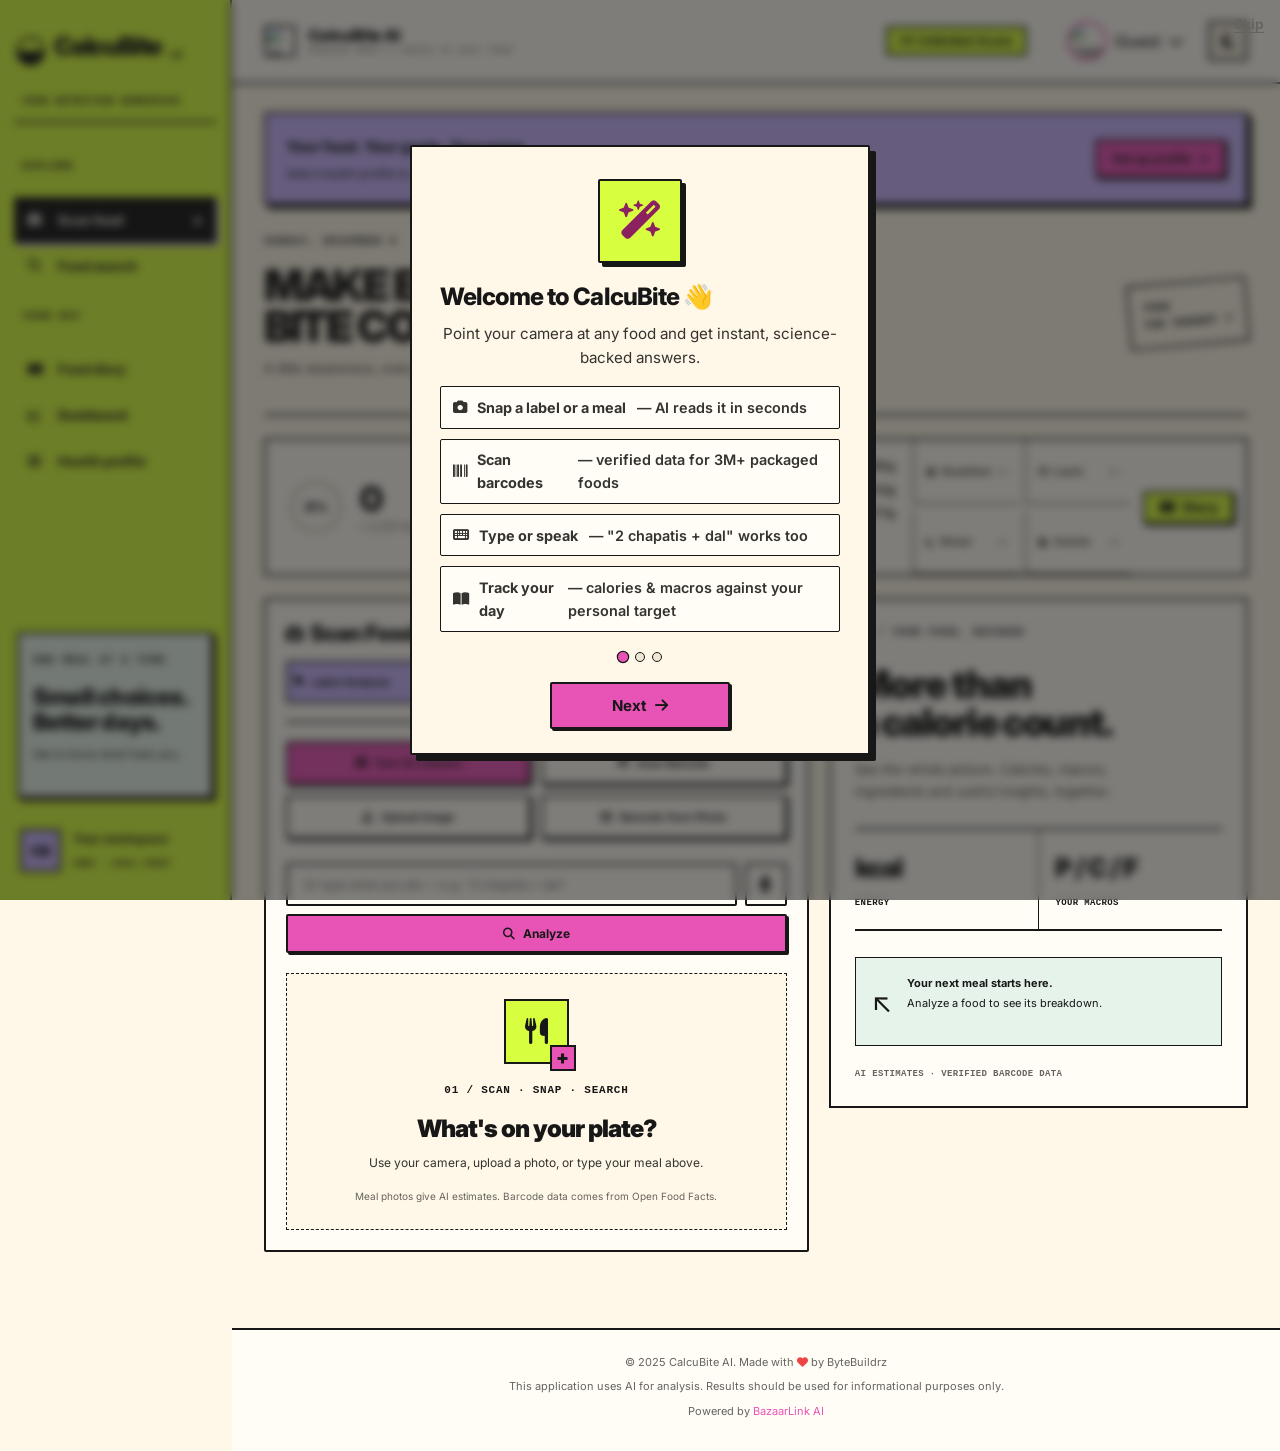
==== commit 122872a3: "Restyle CalcuBite with Ascent workspace design for review branch design/ascent-workspace" ====
--- a/app.html
+++ b/app.html
@@ -1,3 +1,4 @@
+<!DOCTYPE html>
 <html lang="en">
 <head>
     <meta charset="UTF-8">
@@ -16,7 +17,7 @@
     <meta name="twitter:image" content="/logo.png">
     <link rel="icon" type="image/x-icon" href="/favicon.ico">
     <link rel="manifest" href="/manifest.json">
-    <meta name="theme-color" content="#16a34a">
+    <meta name="theme-color" content="#D7FE3F">
     <meta name="apple-mobile-web-app-capable" content="yes">
     <meta name="apple-mobile-web-app-status-bar-style" content="black-translucent">
     <meta name="apple-mobile-web-app-title" content="CalcuBite">
@@ -24,8 +25,25 @@
     <link href="https://cdnjs.cloudflare.com/ajax/libs/font-awesome/6.4.0/css/all.min.css" rel="stylesheet">
     <link href="https://fonts.googleapis.com/css2?family=Inter:wght@400;500;600;700;800;900&display=swap" rel="stylesheet">
     <link rel="stylesheet" href="style.css">
+    <link rel="stylesheet" href="ascent.css">
 </head>
-<body>
+<body class="ascent-app">
+    <a class="skip-link" href="#workspace">Skip to workspace</a>
+    <aside class="workspace-rail" aria-label="Workspace navigation">
+        <a class="rail-brand" href="/" aria-label="CalcuBite home"><span class="brand-mark" aria-hidden="true">◒</span> CalcuBite<span class="brand-ai">AI</span></a>
+        <p class="rail-caption">YOUR NUTRITION WORKSPACE</p>
+        <nav class="rail-nav" aria-label="Nutrition tools">
+            <p class="eyebrow rail-section">EXPLORE</p>
+            <button class="rail-item active" data-workspace="scan" aria-current="page"><i class="fas fa-camera" aria-hidden="true"></i> Scan food <span>↗</span></button>
+            <button class="rail-item" data-workspace="search"><i class="fas fa-magnifying-glass" aria-hidden="true"></i> Food search</button>
+            <p class="eyebrow rail-section">YOUR DAY</p>
+            <button class="rail-item" data-workspace="diary"><i class="fas fa-book-open" aria-hidden="true"></i> Food diary</button>
+            <button class="rail-item" data-workspace="dashboard"><i class="fas fa-chart-line" aria-hidden="true"></i> Dashboard</button>
+            <button class="rail-item" data-workspace="profile"><i class="fas fa-sliders" aria-hidden="true"></i> Health profile</button>
+        </nav>
+        <div class="rail-note"><p class="eyebrow">ONE MEAL AT A TIME</p><strong>Small choices.<br>Better days.</strong><p>Get to know what fuels you.</p></div>
+        <div class="rail-bottom"><span class="rail-avatar" aria-hidden="true">CB</span><div><strong>Your workspace</strong><small>FREE · LOCAL FIRST</small></div></div>
+    </aside>
     <!-- Landing Page (for unauthenticated users) -->
         <div class="page-wrapper" id="app-container">
         <!-- Header -->
@@ -61,16 +79,18 @@
         </header>
         
         <!-- Main Content -->
-        <main class="main-content">
+        <main class="main-content" id="workspace">
             <div class="container">
                 
                 
+                <section class="workspace-banner" aria-label="Personalize your workspace"><div><strong>Your food. Your goals. Your pace.</strong><p>Add a health profile to make your daily targets personal.</p></div><button class="primary-button" data-workspace="profile">Set up profile <span aria-hidden="true">↗</span></button></section>
+                <section class="workspace-heading"><div><p class="eyebrow" id="workspace-date">YOUR DAILY WORKSPACE</p><h2>MAKE EVERY<br>BITE COUNT.</h2><p>A little awareness, every meal. Start with what's on your plate.</p></div><span class="workspace-stamp" aria-hidden="true">FOOD<br>FOR THOUGHT ↗</span></section>
                 <!-- Today strip: daily calories & macros -->
                 <section class="today-strip" id="today-strip" aria-label="Today's nutrition"></section>
                 
                 <div class="content-grid">
                     <!-- Input Panel -->
-                    <section class="input-panel">
+                    <section class="input-panel" id="scan-workspace">
                         <div class="panel-content">
                             <div class="panel-header">
                                 <h2><i class="fas fa-camera"></i> Scan Food</h2>
@@ -117,6 +137,7 @@
                                 <button id="foodSearchBtn" class="primary-button"><i class="fas fa-magnifying-glass"></i> Analyze</button>
                             </div>
                             
+                            <div class="scan-prompt"><div class="scan-frame" aria-hidden="true"><i class="fas fa-utensils"></i><span>+</span></div><p class="eyebrow">01 / SCAN · SNAP · SEARCH</p><h3>What's on your plate?</h3><p>Use your camera, upload a photo, or type your meal above.</p><small>Meal photos give AI estimates. Barcode data comes from Open Food Facts.</small></div>
                             <div class="camera-container">
                                 <div class="flash-option" data-tooltip="Toggle flash">
                                     <i class="fas fa-bolt"></i>
@@ -154,6 +175,7 @@
                         </div>
                     </section>
 
+                    <aside class="results-placeholder" id="results-placeholder"><p class="eyebrow">02 / YOUR FOOD, DECODED</p><h2>More than<br>a calorie count.</h2><p>See the whole picture. Calories, macros, ingredients and useful insights, together.</p><div class="empty-metrics"><div><strong>kcal</strong><span>ENERGY</span></div><div><strong>P / C / F</strong><span>YOUR MACROS</span></div></div><div class="empty-result-note"><span aria-hidden="true">↖</span><p><strong>Your next meal starts here.</strong><br>Analyze a food to see its breakdown.</p></div><span class="estimate-label">AI ESTIMATES · VERIFIED BARCODE DATA</span></aside>
                     <!-- Results Panel -->
                     <section class="results-panel" id="results">
                         <div class="panel-content">
@@ -300,7 +322,7 @@
         <div class="modal-content">
             <div class="modal-header">
                 <h2><i class="fas fa-user"></i> User Profile</h2>
-                <span class="close-modal">&times;</span>
+                <button type="button" class="close-modal" aria-label="Close dialog">&times;</button>
             </div>
             <div class="modal-body">
                 <div class="profile-content">
@@ -393,7 +415,7 @@
         <div class="modal-content">
             <div class="modal-header">
                 <h2><i class="fas fa-lightbulb"></i> Personalized Health Advice</h2>
-                <span class="close-modal">&times;</span>
+                <button type="button" class="close-modal" aria-label="Close dialog">&times;</button>
             </div>
             <div class="modal-body">
                 <div id="advice-content" class="advice-content">
@@ -410,5 +432,6 @@
     <script src="off.js"></script>
     <script src="diary.js"></script>
     <script src="onboarding.js"></script>
+    <script src="workspace.js"></script>
 </body>
-</html>+</html>
--- a/ascent.css
+++ b/ascent.css
@@ -0,0 +1,230 @@
+/* Shared Ascent visual system. Existing product components keep their behavior. */
+:root {
+  --ascent-lime:#D7FE3F; --ascent-paper:#FFF8E8; --ascent-white:#FFFDF6;
+  --ascent-lavender:#CBB7FF; --ascent-magenta:#E854B6; --ascent-ink:#171717;
+  --ascent-soft-green:#E6F3EA;
+  --primary:var(--ascent-magenta); --primary-light:#CBB7FF; --primary-dark:#8B225F;
+  --secondary:var(--ascent-lime); --bg-primary:var(--ascent-paper);
+  --bg-secondary:var(--ascent-white); --bg-tertiary:#EEE7D7;
+  --text-primary:#171717; --text-secondary:#34332F; --text-tertiary:#66645F;
+  --border-color:#171717; --radius-sm:2px; --radius-md:2px; --radius-lg:2px; --radius-xl:2px;
+  --shadow-sm:2px 2px 0 #171717; --shadow-md:4px 4px 0 #171717; --shadow-lg:6px 6px 0 #171717;
+}
+.dark-theme {
+  --primary:#E854B6; --primary-light:#CBB7FF; --primary-dark:#F7A2D8;
+  --bg-primary:#1F201B; --bg-secondary:#292A25; --bg-tertiary:#393A31;
+  --text-primary:#FFF8E8; --text-secondary:#E6E2D6; --text-tertiary:#C7C3B6;
+  --border-color:#FFF8E8;
+}
+body { background:var(--bg-primary); color:var(--text-primary); }
+button,a,input,select,textarea { -webkit-tap-highlight-color:transparent; }
+button { font-family:inherit; }
+:focus-visible { outline:3px solid var(--text-primary); outline-offset:5px; }
+input:focus-visible,select:focus-visible,textarea:focus-visible { outline:3px solid var(--primary-dark); outline-offset:3px; }
+.skip-link { position:fixed; top:8px; left:8px; transform:translateY(-160%); z-index:20000; padding:12px; background:var(--ascent-lime); color:#171717; border:2px solid #171717; }
+.skip-link:focus { transform:none; }
+.eyebrow { font:700 11px/1.5 'Courier New',monospace; letter-spacing:.07em; }
+.primary-button,.action-button,.btn-primary,#ai-submit-button { background:var(--ascent-magenta); color:#171717; border-color:#171717; }
+.primary-button:hover,.action-button:hover,.btn-primary:hover,#ai-submit-button:hover { background:#F16AC4; color:#171717; }
+.secondary-button,.btn-secondary { background:var(--bg-secondary); color:var(--text-primary); }
+.mode-button.active,.tab-button.active,.meal-chip.selected { background:var(--ascent-lavender); color:#171717; }
+.primary-button:disabled,.secondary-button:disabled { opacity:.55; cursor:not-allowed; transform:none; box-shadow:none; }
+h1,h2,h3 { font-weight:900; letter-spacing:-.04em; }
+.input-panel,.results-panel,.modal-content,.results-section,.chat-bubble,.ai-assistant { box-shadow:none; }
+.input-panel:hover,.results-panel:hover { transform:none; box-shadow:none; }
+.feature-badge,.status-badge { background:var(--ascent-lime); color:#171717; box-shadow:none; border-radius:2px; }
+.modal-header { background:var(--ascent-lavender); color:#171717; border-bottom:2px solid var(--border-color); }
+.modal-header h2 { color:#171717; }
+.close-modal { color:#171717; background:transparent; border:0; min-width:40px; min-height:40px; cursor:pointer; }
+.modal-content { max-width:min(880px,calc(100vw - 32px)); }
+.onb-card { border-radius:2px; box-shadow:6px 6px 0 #171717; }
+.onb-icon { color:var(--primary-dark); }
+.form-row,.onb-row { min-width:0; }
+.brand h1,.logo-wrap strong { color:var(--text-primary); }
+.logo { animation:none; border-radius:2px; box-shadow:none; }
+.logo img { border-radius:0; }
+/* App shell */
+.ascent-app .page-wrapper { margin-left:232px; }
+.workspace-rail { position:fixed; inset:0 auto 0 0; width:232px; background:var(--ascent-lime); color:#171717; border-right:2px solid #171717; z-index:150; display:flex; flex-direction:column; padding:28px 14px 22px; }
+.rail-brand { display:flex; align-items:center; gap:8px; color:#171717; text-decoration:none; font-size:25px; font-weight:900; letter-spacing:-1.2px; }
+.brand-mark { font-size:38px; line-height:1; }
+.brand-ai { font:700 11px 'Courier New',monospace; align-self:flex-end; margin-bottom:5px; letter-spacing:0; }
+.rail-caption { font:700 10px/1.5 'Courier New',monospace; letter-spacing:.06em; padding:28px 8px 12px; border-bottom:2px solid #171717; }
+.rail-section { padding:19px 8px 6px; }
+.rail-item { display:flex; align-items:center; gap:12px; width:100%; min-height:46px; padding:12px; border:2px solid transparent; background:none; color:#171717; font-size:13px; font-weight:750; text-align:left; cursor:pointer; }
+.rail-item i { width:18px; }
+.rail-item span { margin-left:auto; }
+.rail-item:hover { border-color:#171717; }
+.rail-item.active { color:var(--ascent-white); background:#171717; box-shadow:3px 3px 0 var(--ascent-lavender); }
+.rail-note { margin: auto 3px 25px; padding:18px 14px; background:var(--ascent-soft-green); border:2px solid #171717; box-shadow:3px 3px 0 #171717; }
+.rail-note strong { display:block; font-size:23px; line-height:1.1; font-weight:900; letter-spacing:-.8px; margin:14px 0 10px; }
+.rail-note>p:last-child { font-size:11px; }
+.rail-bottom { display:flex; align-items:center; gap:12px; padding:6px; }
+.rail-avatar { border:2px solid #171717; background:var(--ascent-lavender); padding:9px; font-size:14px; font-weight:900; }
+.rail-bottom strong { display:block; font-size:12px; }
+.rail-bottom small { font:700 9px 'Courier New',monospace; }
+.ascent-app .site-header { padding:13px 0; background:var(--bg-secondary); box-shadow:none; }
+.ascent-app .site-header .container { gap:16px; }
+.ascent-app .logo-container .logo { width:32px; height:32px; }
+.ascent-app .brand h1 { font-size:16px; }
+.ascent-app .tagline { font:500 10px 'Courier New',monospace; }
+.ascent-app .user-menu { margin-left:auto; }
+.theme-toggle { box-shadow:none; border-radius:2px; flex-shrink:0; }
+.theme-toggle:hover { color:#171717; }
+.ascent-app .container { max-width:1350px; padding-inline:32px; }
+.ascent-app .main-content { padding:28px 0 44px; }
+.workspace-banner { display:flex; align-items:center; justify-content:space-between; gap:20px; padding:20px; background:var(--ascent-lavender); color:#171717; border:2px solid #171717; box-shadow:4px 4px 0 #171717; }
+.workspace-banner strong { font-size:15px; font-weight:800; }
+.workspace-banner p { font-size:12px; margin:6px 0 0; }
+.workspace-banner .primary-button { flex-shrink:0; margin:0; padding:10px 16px; font-size:12px; }
+.workspace-heading { display:flex; align-items:center; justify-content:space-between; gap:16px; padding:28px 0 20px; border-bottom:2px solid var(--border-color); }
+.workspace-heading h2 { display:block; font-size:clamp(32px,3.4vw,52px); line-height:.94; letter-spacing:-.055em; margin:8px 0 12px; }
+.workspace-heading>div>p:last-child { font-size:13px; color:var(--text-secondary); }
+.workspace-stamp { font:700 11px/1.5 'Courier New',monospace; border:2px solid var(--border-color); padding:14px; transform:rotate(-5deg); }
+.today-strip { border-radius:0; box-shadow:none; margin:22px 0; padding:0; }
+.today-inner { gap:0; align-items:stretch; }
+.today-ring-wrap { padding:18px; border-right:2px solid var(--border-color); }
+.today-kcal strong { font-size:34px; font-weight:900; letter-spacing:-1.5px; }
+.today-macros { padding:18px; min-width:180px; gap:6px; }
+.macro-mini-bar { border-radius:0; height:9px; }
+.today-meals { padding:0; margin:0; border:0; display:grid; grid-template-columns:1fr 1fr; align-self:stretch; }
+.today-meal { display:flex; align-items:center; gap:6px; padding:12px; border:0; border-left:1px solid var(--border-color); border-bottom:1px solid var(--border-color); background:transparent; border-radius:0; font-size:10px; }
+.today-meal strong { margin-left:auto; }
+.today-diary-btn { align-self:center; margin:12px; background:var(--ascent-lime); color:#171717; border-color:#171717; }
+.content-grid { gap:20px; grid-template-columns:minmax(0,1.3fr) minmax(0,1fr); align-items:start; }
+.content-grid>* { min-width:0; }
+.panel-content { padding:20px; }
+.panel-header { flex-direction:column; align-items:stretch; gap:14px; border-bottom:2px solid var(--border-color); margin-bottom:18px; padding-bottom:18px; }
+.panel-header h2 { font-size:22px; margin:0; }
+.panel-header h2 i { font-size:17px; }
+.analysis-mode-toggle { display:grid; grid-template-columns:repeat(3,minmax(0,1fr)); gap:5px; }
+.mode-button { font-size:11px; padding:10px 6px; box-shadow:none; min-height:42px; }
+.input-actions { display:grid; grid-template-columns:1fr 1fr; gap:10px; }
+.input-actions .primary-button,.input-actions .secondary-button { margin:0; padding:12px 8px; font-size:11px; min-height:44px; }
+.food-search-bar { flex-wrap:wrap; gap:8px; }
+.food-search-bar input { flex-basis:calc(100% - 60px); font-size:12px; box-shadow:none; }
+.food-search-bar .icon-btn { width:42px; box-shadow:none; }
+.food-search-bar .primary-button { margin:0; width:100%; font-size:12px; padding:10px; }
+.scan-prompt { padding:25px 14px; margin-top:20px; border:1px dashed var(--border-color); text-align:center; background:var(--bg-primary); }
+.scan-frame { position:relative; width:65px; height:65px; margin:0 auto 18px; border:2px solid var(--border-color); display:grid; place-items:center; background:var(--ascent-lime); color:#171717; font-size:26px; }
+.scan-frame span { position:absolute; bottom:-9px; right:-9px; font-size:19px; font-weight:900; background:var(--ascent-magenta); border:2px solid #171717; width:26px; height:26px; line-height:22px; }
+.scan-prompt h3 { display:block; font-size:24px; margin:10px 0; }
+.scan-prompt>p:not(.eyebrow) { font-size:12px; color:var(--text-secondary); }
+.scan-prompt small { display:block; margin-top:16px; font-size:10px; color:var(--text-tertiary); line-height:1.6; }
+.input-panel:has(.camera-container[style*="block"]) .scan-prompt { display:none; }
+.results-placeholder { border:2px solid var(--border-color); background:var(--bg-secondary); padding:24px; }
+.results-placeholder h2 { display:block; font-size:clamp(26px,3vw,42px); line-height:1; margin:24px 0 16px; }
+.results-placeholder>p:not(.eyebrow) { font-size:13px; color:var(--text-secondary); line-height:1.7; max-width:300px; }
+.empty-metrics { display:grid; grid-template-columns:1fr 1fr; border-block:2px solid var(--border-color); margin:26px 0; }
+.empty-metrics>div { padding:18px 0; }
+.empty-metrics>div+div { border-left:1px solid var(--border-color); padding-left:16px; }
+.empty-metrics strong { display:block; font-size:26px; letter-spacing:-1px; font-weight:900; }
+.empty-metrics span,.estimate-label { font:700 9px/1.5 'Courier New',monospace; letter-spacing:.04em; }
+.empty-result-note { display:flex; align-items:center; gap:14px; padding:16px; background:var(--ascent-soft-green); color:#171717; border:1px solid #171717; }
+.empty-result-note>span { font-size:28px; }
+.empty-result-note p { font-size:11px; line-height:1.8; }
+.estimate-label { display:block; margin-top:22px; color:var(--text-tertiary); }
+.results-placeholder[hidden] { display:none; }
+.tabs { flex-wrap:wrap; gap:5px; }
+.tab-button { font-size:11px; padding:9px; box-shadow:none; }
+.results-actions { flex-wrap:wrap; }
+.site-footer { box-shadow:none; padding:24px 0; }
+.site-footer p { font-size:11px; }
+.stat-card,.diary-sum-card { border-radius:0; box-shadow:none; }
+.stat-value,.diary-sum-card strong { font-weight:900; }
+/* Landing page, using the same tokens without a dashboard rail. */
+.ascent-landing .site-header { background:var(--ascent-lime); }
+.ascent-landing .container { max-width:1200px; padding-inline:28px; }
+.ascent-landing .logo-wrap strong { font-size:24px; letter-spacing:-1px; }
+.ascent-landing .logo-wrap strong span { color:#171717; }
+.ascent-landing .logo-wrap small { font:700 11px 'Courier New',monospace; }
+.ascent-landing .logo-wrap img { border-radius:2px; }
+.ascent-landing .hero { padding:80px 0 70px; text-align:left; }
+.hero-layout { display:grid; grid-template-columns:minmax(0,1.15fr) minmax(0,1fr); gap:60px; align-items:center; }
+.hero-copy>.eyebrow { margin-bottom:22px; }
+.ascent-landing .hero-badge { border-radius:2px; background:var(--ascent-white); box-shadow:none; font:700 11px 'Courier New',monospace; padding:9px 12px; }
+.ascent-landing .hero h1 { font-size:clamp(44px,5.5vw,76px); line-height:.99; margin:0 0 24px; letter-spacing:-.065em; }
+.ascent-landing .hero h1 em { color:#171717; background:var(--ascent-lavender); padding:0 5px; }
+.ascent-landing .hero p.sub { font-size:15px; line-height:1.8; margin:0 0 28px; }
+.ascent-landing .hero-cta,.ascent-landing .trust-row { justify-content:flex-start; }
+.ascent-landing .btn { border-radius:2px; font-size:13px; padding:12px 16px; }
+.ascent-landing .trust-row { gap:10px 20px; font:600 10px 'Courier New',monospace; }
+.ascent-landing .trust-row i { color:#171717; }
+.ascent-landing .preview { margin:0; width:100%; max-width:none; padding:25px; transform:none; border-radius:0; background:var(--ascent-lavender); box-shadow:7px 7px 0 #171717; }
+.ascent-landing .preview-head { border-bottom:2px solid #171717; padding-bottom:16px; }
+.ascent-landing .preview-head strong { font:700 10px 'Courier New',monospace; }
+.preview-example { margin-left:auto; font:700 9px 'Courier New',monospace; border:1px solid #171717; padding:3px 5px; }
+.preview-title { font-size:35px; line-height:1.02; letter-spacing:-1.5px; margin:23px 0; font-weight:900; }
+.ascent-landing .preview-row { border-radius:0; background:var(--ascent-white); padding:16px 12px; font-size:12px; }
+.ascent-landing .preview-row i,.ascent-landing .preview-row .kcal { color:#171717; }
+.ascent-landing .preview-ring { border-radius:0; background:var(--ascent-lime); margin-top:18px; }
+.ascent-landing .preview-ring .pr-info small { color:#34332F; font-size:10px; }
+.ascent-landing .section-title { text-align:left; border-bottom:2px solid #171717; padding-bottom:20px; }
+.ascent-landing .section-title h2 { font-size:clamp(28px,4vw,44px); font-weight:900; letter-spacing:-.045em; }
+.ascent-landing .section-title p { max-width:none; margin:0; font-size:13px; }
+.ascent-landing #features { border-top:2px solid #171717; }
+.ascent-landing .features-grid { grid-template-columns:repeat(3,minmax(0,1fr)); gap:0; border-top:2px solid #171717; border-left:2px solid #171717; }
+.ascent-landing .feature-card { border:0; border-right:2px solid #171717; border-bottom:2px solid #171717; border-radius:0; box-shadow:none; padding:28px; }
+.ascent-landing .feature-card:hover { transform:none; box-shadow:none; background:var(--ascent-paper); }
+.ascent-landing .feature-icon { border-radius:0; box-shadow:none; background:var(--ascent-lime); }
+.ascent-landing .feature-card:nth-child(2n) .feature-icon { background:var(--ascent-lavender); color:#171717; }
+.ascent-landing .feature-card p { font-size:12px; line-height:1.8; }
+.ascent-landing .step { border-radius:0; box-shadow:none; padding:28px; }
+.ascent-landing .step-num { color:#171717; background:var(--ascent-lavender); border-radius:0; }
+.ascent-landing .step p { font-size:12px; line-height:1.8; }
+.ascent-landing .final-cta { background:var(--ascent-lime); }
+.ascent-landing .final-cta h2 { color:#171717; text-shadow:none; font-size:clamp(30px,5vw,58px); line-height:1.05; letter-spacing:-.05em; }
+.ascent-landing .final-cta p { color:#34332F; font-size:14px; }
+.ascent-landing .final-cta .btn { background:var(--ascent-magenta); }
+.ascent-landing footer a { color:#171717; text-decoration:underline; }
+@media(min-width:1500px) { .ascent-app .container { padding-inline:44px; } }
+@media(max-width:1150px) { .workspace-rail { width:200px; } .ascent-app .page-wrapper { margin-left:200px; } .rail-brand { font-size:22px; } .ascent-app .container { padding-inline:22px; } .today-meals { width:100%; grid-template-columns:repeat(4,1fr); border-top:1px solid var(--border-color); order:4; } .today-meal:first-child { border-left:0; } .today-diary-btn { margin:12px; } .hero-layout { gap:30px; } }
+@media(max-width:900px) { .content-grid { grid-template-columns:minmax(0,1fr); } .hero-layout { grid-template-columns:1fr; } .ascent-landing .preview { max-width:580px; } .ascent-landing .hero h1 { max-width:650px; } .ascent-landing .features-grid { grid-template-columns:repeat(2,minmax(0,1fr)); } }
+@media(max-width:720px) {
+  .workspace-rail { position:sticky; top:0; width:100%; padding:14px 14px 0; border-right:0; border-bottom:2px solid #171717; }
+  .rail-brand { font-size:23px; margin-bottom:12px; }
+  .brand-mark { font-size:29px; }
+  .rail-caption,.rail-section,.rail-note,.rail-bottom { display:none; }
+  .rail-nav { display:grid; grid-template-columns:repeat(5,minmax(0,1fr)); gap:3px; padding-bottom:10px; }
+  .rail-item { flex-direction:column; justify-content:center; gap:6px; padding:7px 2px; font-size:9px; text-align:center; min-height:53px; }
+  .rail-item i { font-size:15px; }
+  .rail-item span { display:none; }
+  .rail-item.active { box-shadow:2px 2px 0 var(--ascent-lavender); }
+  .ascent-app .page-wrapper { margin-left:0; }
+  .ascent-app .site-header { position:static; padding:11px 0; }
+  .ascent-app .container { padding-inline:16px; }
+  .ascent-app .main-content { padding-top:20px; }
+  .ascent-app .logo-container { display:none; }
+  .ascent-app .user-menu { margin-left:0; }
+  .workspace-banner { flex-direction:column; align-items:flex-start; padding:16px; gap:14px; }
+  .workspace-heading h2 { font-size:40px; }
+  .workspace-stamp { display:none; }
+  .today-ring-wrap { padding:12px; }
+  .today-ring { width:46px; height:46px; }
+  .today-kcal strong { font-size:28px; }
+  .today-macros { padding:12px; min-width:140px; }
+  .today-diary-btn { width:calc(100% - 24px); margin:0 12px 12px; }
+  .today-meal { flex-wrap:wrap; justify-content:center; padding:10px 4px; font-size:9px; }
+  .today-meal strong { margin:0; flex-basis:100%; text-align:center; }
+  .panel-content,.results-placeholder { padding:16px; }
+  .workspace-heading>div>p:last-child { font-size:12px; }
+  .form-row { grid-template-columns:1fr; }
+  .diary-summary { grid-template-columns:1fr 1fr; }
+  .modal { padding-top:16px; }
+  .modal-content { margin:16px auto; }
+  .ascent-landing .container { padding-inline:18px; }
+  .ascent-landing .hero { padding:44px 0; }
+  .ascent-landing .hero h1 { font-size:54px; }
+  .ascent-landing .features-grid { grid-template-columns:1fr; }
+  .ascent-landing .steps { gap:30px; }
+  .ascent-landing .preview { padding:20px; }
+  .ascent-landing .btn-big { width:auto; }
+  .ascent-landing .logo-wrap strong { font-size:19px; }
+  .ascent-landing .logo-wrap img { width:32px; height:32px; }
+  .ascent-landing .header-inner { gap:10px; }
+}
+@media(max-width:380px) { .ascent-landing .hero h1 { font-size:45px; } .ascent-landing .btn-sm { font-size:11px; padding:10px; } .today-macros { min-width:100%; border-top:1px solid var(--border-color); } .today-ring-wrap { border:0; } }
+@media(prefers-reduced-motion:reduce) { html { scroll-behavior:auto; } *,*::before,*::after { animation:none!important; transition:none!important; } }
+.mode-button:hover:not(.active),.tab-button:hover:not(.active) { background:var(--ascent-lavender); color:#171717; }
+#scan-workspace { scroll-margin-top:90px; }
+@media(max-width:720px) { #scan-workspace { scroll-margin-top:145px; } }
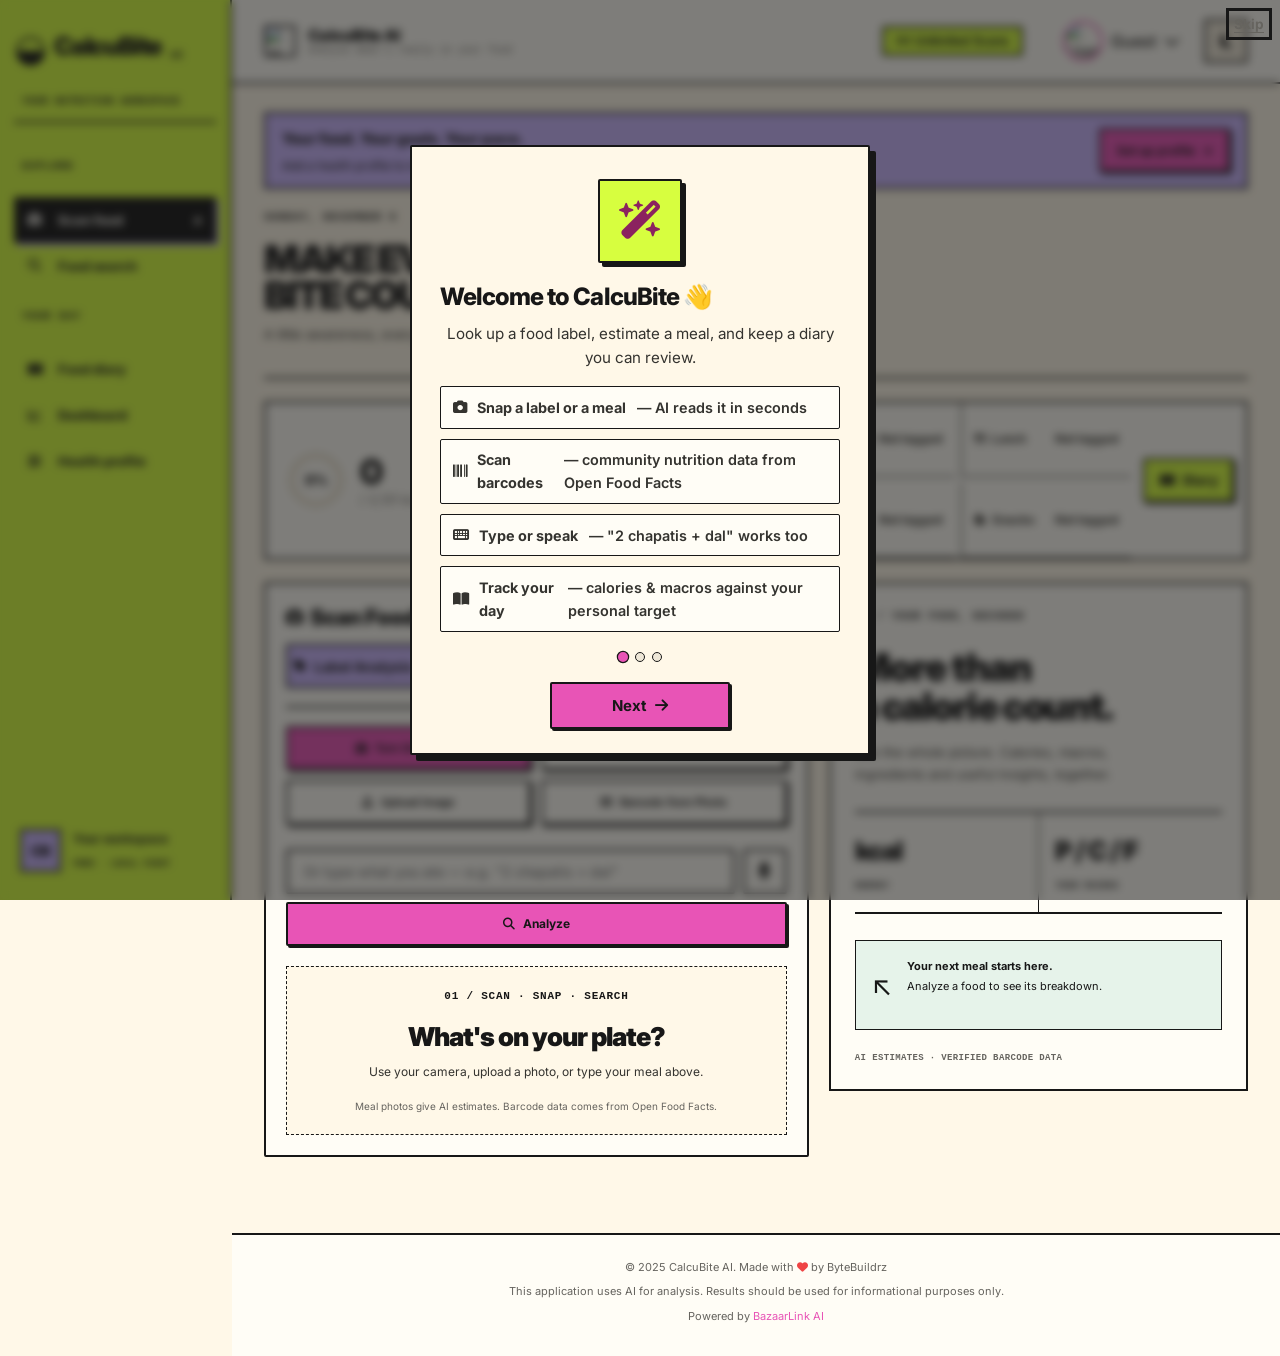
==== commit e96b69d1: "Fix nutrition workflow and accessible Ascent UI on review branch design/ascent-workspace" ====
--- a/app.html
+++ b/app.html
@@ -168,7 +168,8 @@
                             
                             <div class="alert error" id="error"></div>
                             
-                            <div class="loading" id="loading">
+                            <div class="loading" id="loading" role="status" aria-live="polite">
+                                <button id="cancel-analysis" class="secondary-button" type="button">Cancel analysis</button>
                                 <div class="spinner"></div>
                                 <p>Analyzing with advanced AI...</p>
                             </div>
@@ -426,6 +427,7 @@
     </div>
 
     <script src="https://cdn.jsdelivr.net/npm/chart.js"></script>
+    <script src="core.js"></script>
     <script src="auth.js"></script>
     <script src="script.js"></script>
     <script src="vendor/zxing.min.js" defer></script>
--- a/ascent.css
+++ b/ascent.css
@@ -228,3 +228,44 @@
 .mode-button:hover:not(.active),.tab-button:hover:not(.active) { background:var(--ascent-lavender); color:#171717; }
 #scan-workspace { scroll-margin-top:90px; }
 @media(max-width:720px) { #scan-workspace { scroll-margin-top:145px; } }
+
+/* Put food entry first and keep controls readable. */
+.dialog-open { overflow:hidden; }
+.workspace-banner { padding:12px 16px; box-shadow:none; }
+.workspace-heading { padding:20px 0 16px; }
+.workspace-heading h2 { font-size:clamp(30px,3vw,42px); }
+.workspace-stamp,.rail-note,.scan-frame { display:none; }
+.rail-bottom { margin-top:auto; }
+.scan-prompt { padding:20px 12px; }
+.scan-prompt h3 { font-size:26px; }
+.primary-button,.secondary-button,.action-button,.mode-button,.tab-button,.icon-btn,.close-modal,.theme-toggle,.meal-chip,.today-diary-btn { min-height:44px; min-width:44px; }
+.mode-button,.tab-button,.food-search-bar input { font-size:14px; }
+.food-search-bar input { min-width:0; }
+.today-meal,.macro-mini,.today-meals { font-size:12px; }
+.today-macros label,.macro-mini-label { font-size:12px; }
+.results-panel p,.input-panel p,.modal-body p { line-height:1.65; }
+.results-section small,.product-banner-badges,.picker-item-meta { font-size:12px; }
+.badge { white-space:normal; }
+.product-banner-name,.picker-item-name,.scan-item-name { overflow-wrap:anywhere; }
+@media(max-width:720px) {
+  .workspace-rail { padding:8px 14px; }
+  .rail-brand { margin:0; }
+  .rail-nav { position:fixed; inset:auto 0 0; padding:6px 8px calc(6px + env(safe-area-inset-bottom)); background:var(--ascent-lime); border-top:2px solid #171717; z-index:200; }
+  .rail-item { font-size:10px; min-height:52px; }
+  .ascent-app .page-wrapper { padding-bottom:85px; }
+  #scan-workspace { scroll-margin-top:60px; }
+  .workspace-banner { display:none; }
+  .workspace-heading { padding-top:0; }
+  .workspace-heading h2 { font-size:32px; }
+  .today-strip { margin:16px 0; }
+  .today-meals { grid-template-columns:repeat(2,minmax(0,1fr)); }
+  .today-meal { font-size:12px; }
+  .food-search-bar { display:grid; grid-template-columns:minmax(0,1fr) 44px; }
+  #foodSearchBtn { grid-column:1/-1; }
+  .input-actions { display:grid; grid-template-columns:repeat(2,minmax(0,1fr)); }
+  .input-actions>* { min-width:0; margin:0; font-size:12px; padding:10px 6px; }
+  .mode-button { font-size:12px; padding:8px 4px; }
+  .tabs { overflow-x:auto; }
+  .modal-content { max-height:calc(100dvh - 40px); overflow:auto; }
+  .onb-card { max-width:calc(100vw - 28px); }
+}
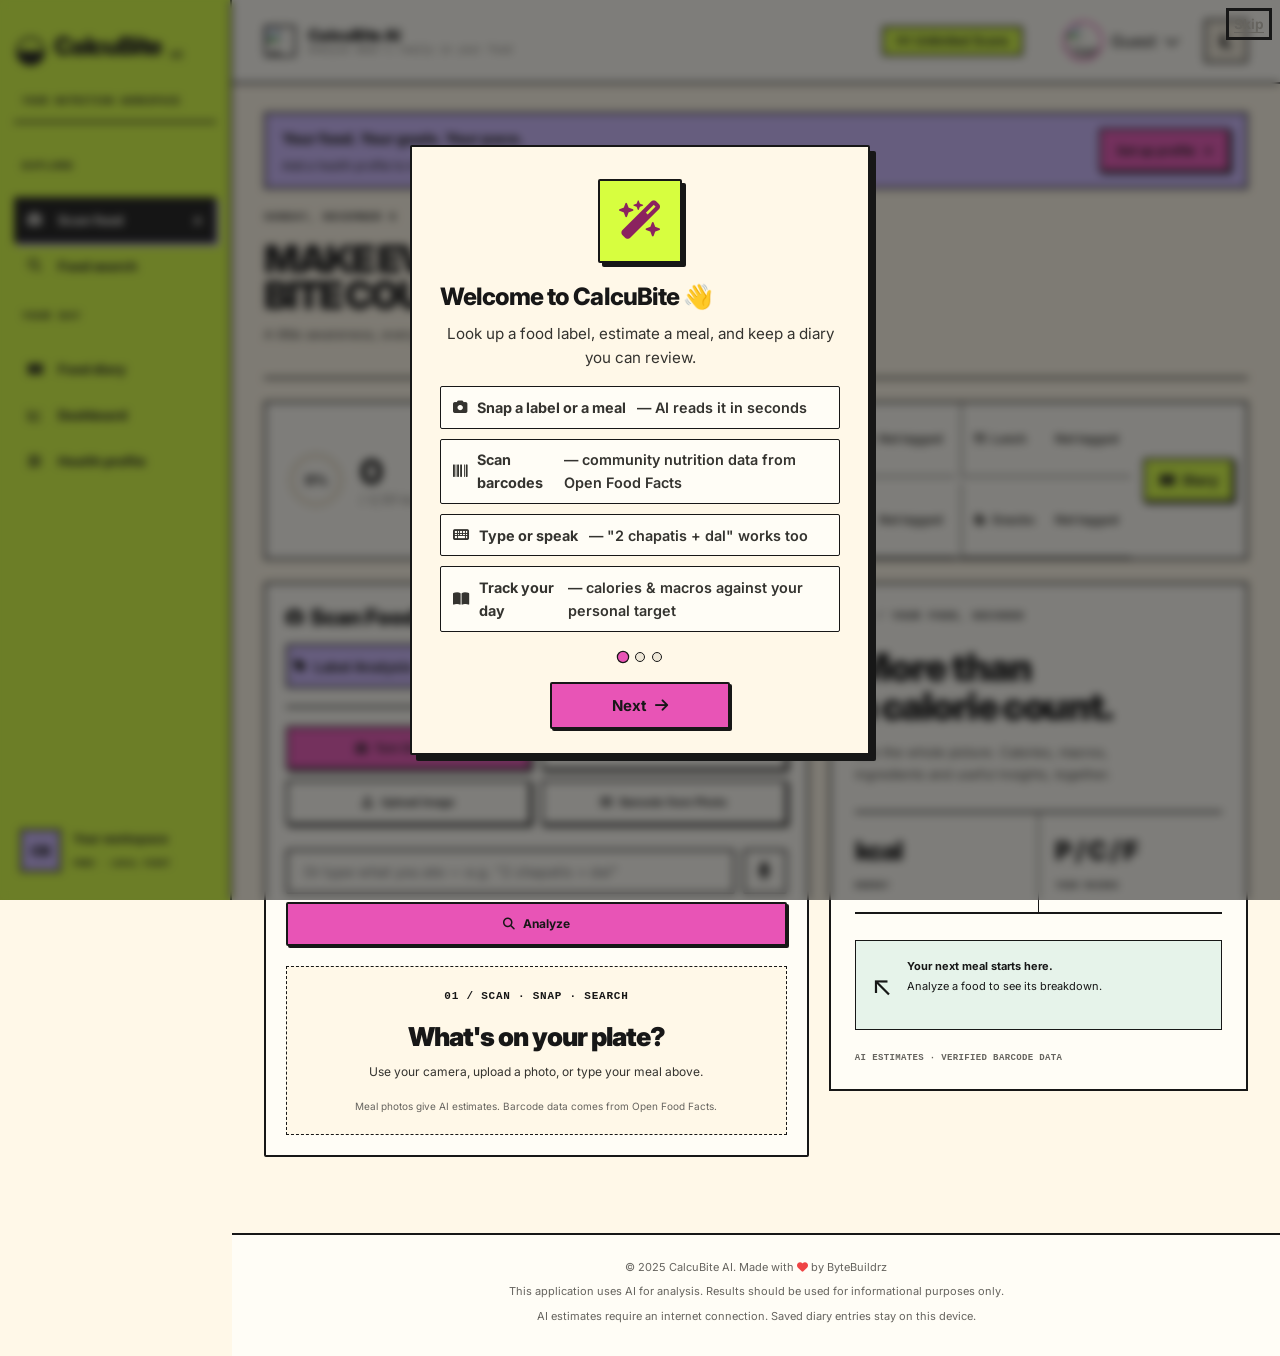
==== commit a8061882: "Refine tested workflows and document audit on review branch design/ascent-workspace" ====
--- a/app.html
+++ b/app.html
@@ -313,7 +313,7 @@
             <div class="container">
                 <p>&copy; 2025 CalcuBite AI. Made with <i class="fas fa-heart"></i> by ByteBuildrz</p>
                 <p class="disclaimer">This application uses AI for analysis. Results should be used for informational purposes only.</p>
-                <p>Powered by <a href="https://bazaarlink.ai/free" target="_blank">BazaarLink AI</a></p>
+                <p>AI estimates require an internet connection. Saved diary entries stay on this device.</p>
             </div>
         </footer>
     </div>
--- a/ascent.css
+++ b/ascent.css
@@ -247,6 +247,11 @@
 .results-section small,.product-banner-badges,.picker-item-meta { font-size:12px; }
 .badge { white-space:normal; }
 .product-banner-name,.picker-item-name,.scan-item-name { overflow-wrap:anywhere; }
+@media(min-width:721px) and (max-width:1150px) {
+  .today-meals { grid-template-columns:repeat(2,minmax(0,1fr)); }
+  .today-meal { min-width:0; flex-wrap:wrap; }
+  .today-inner { min-width:0; }
+}
 @media(max-width:720px) {
   .workspace-rail { padding:8px 14px; }
   .rail-brand { margin:0; }
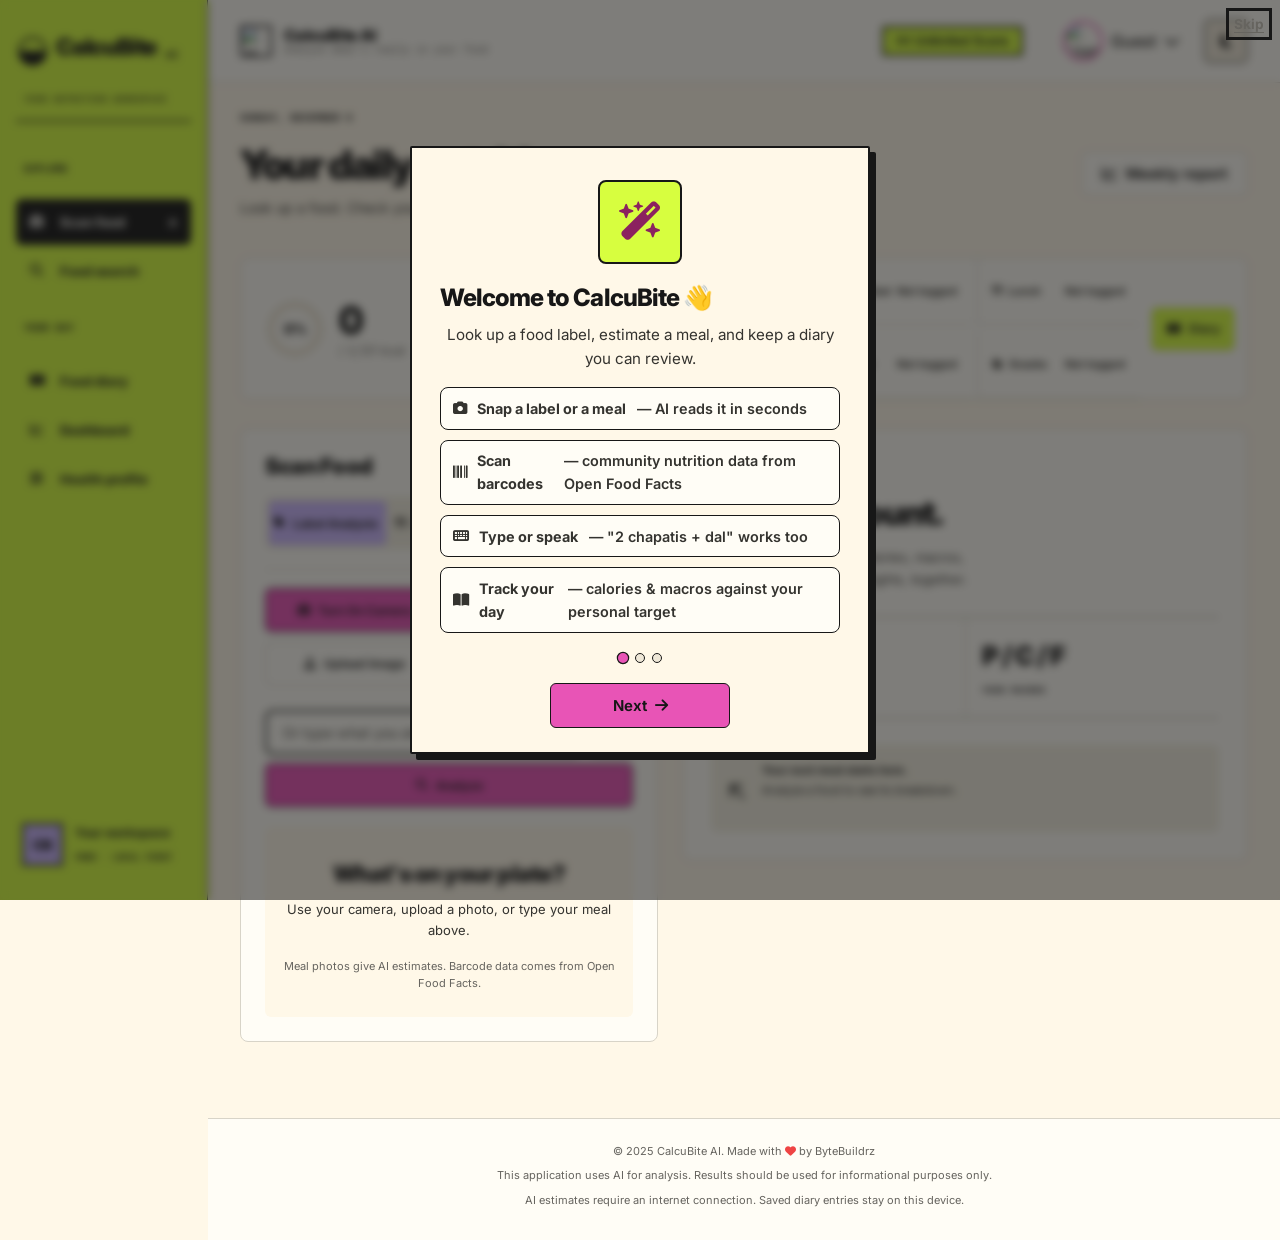
==== commit f9566c03: "Modernize analysis and weekly reports on review branch design/ascent-workspace" ====
--- a/app.html
+++ b/app.html
@@ -26,6 +26,7 @@
     <link href="https://fonts.googleapis.com/css2?family=Inter:wght@400;500;600;700;800;900&display=swap" rel="stylesheet">
     <link rel="stylesheet" href="style.css">
     <link rel="stylesheet" href="ascent.css">
+    <link rel="stylesheet" href="modern.css">
 </head>
 <body class="ascent-app">
     <a class="skip-link" href="#workspace">Skip to workspace</a>
@@ -84,7 +85,7 @@
                 
                 
                 <section class="workspace-banner" aria-label="Personalize your workspace"><div><strong>Your food. Your goals. Your pace.</strong><p>Add a health profile to make your daily targets personal.</p></div><button class="primary-button" data-workspace="profile">Set up profile <span aria-hidden="true">↗</span></button></section>
-                <section class="workspace-heading"><div><p class="eyebrow" id="workspace-date">YOUR DAILY WORKSPACE</p><h2>MAKE EVERY<br>BITE COUNT.</h2><p>A little awareness, every meal. Start with what's on your plate.</p></div><span class="workspace-stamp" aria-hidden="true">FOOD<br>FOR THOUGHT ↗</span></section>
+                <section class="workspace-heading"><div><p class="eyebrow" id="workspace-date">YOUR DAILY WORKSPACE</p><h2>Your daily nutrition</h2><p>Look up a food. Check your portion. Keep track of your day.</p></div><button class="secondary-button" data-workspace="report"><i class="fas fa-chart-line" aria-hidden="true"></i> Weekly report</button></section>
                 <!-- Today strip: daily calories & macros -->
                 <section class="today-strip" id="today-strip" aria-label="Today's nutrition"></section>
                 
@@ -428,6 +429,7 @@
 
     <script src="https://cdn.jsdelivr.net/npm/chart.js"></script>
     <script src="core.js"></script>
+    <script src="presentation.js"></script>
     <script src="auth.js"></script>
     <script src="script.js"></script>
     <script src="vendor/zxing.min.js" defer></script>
--- a/ascent.css
+++ b/ascent.css
@@ -247,6 +247,15 @@
 .results-section small,.product-banner-badges,.picker-item-meta { font-size:12px; }
 .badge { white-space:normal; }
 .product-banner-name,.picker-item-name,.scan-item-name { overflow-wrap:anywhere; }
+.ascent-landing .features-grid { display:flex; flex-direction:column; border-left:0; }
+.ascent-landing .feature-card { display:grid; grid-template-columns:64px minmax(180px,.7fr) minmax(0,1.3fr); gap:24px; align-items:center; border-right:0; padding:28px 0; }
+.ascent-landing .feature-icon,.ascent-landing .feature-card h3 { margin:0; }
+.ascent-landing .feature-card p { font-size:14px; }
+@media(max-width:720px) {
+  .ascent-landing .feature-card { grid-template-columns:48px minmax(0,1fr); gap:16px; }
+  .ascent-landing .feature-card p { grid-column:2; }
+  .ascent-landing .feature-icon { width:44px; height:44px; }
+}
 @media(min-width:721px) and (max-width:1150px) {
   .today-meals { grid-template-columns:repeat(2,minmax(0,1fr)); }
   .today-meal { min-width:0; flex-wrap:wrap; }
--- a/modern.css
+++ b/modern.css
@@ -0,0 +1,220 @@
+/* A calmer evolution of Ascent. Brand accents keep their original roles. */
+.ascent-app {
+  --radius-sm:4px; --radius-md:8px; --radius-lg:8px; --radius-xl:8px;
+  --ui-line:#D8D4C8; --ui-muted:#F2EEDF; --ui-surface:var(--ascent-white);
+  --shadow-sm:none; --shadow-md:none; --shadow-lg:none;
+  font-family:Inter,system-ui,sans-serif;
+}
+.ascent-app.dark-theme { --ui-line:#4D5046; --ui-muted:#303229; --ui-surface:#292A25; }
+.ascent-app .workspace-rail { width:208px; padding:28px 16px; border-right:1px solid #171717; }
+.ascent-app .page-wrapper { margin-left:208px; }
+.ascent-app .rail-brand { font-size:23px; }
+.ascent-app .rail-caption { border-color:#171717; opacity:.8; font-size:9px; }
+.ascent-app .rail-item { border-radius:6px; margin:3px 0; font-size:13px; }
+.ascent-app .rail-item.active { box-shadow:none; }
+.ascent-app .rail-section { padding-top:24px; font-size:10px; }
+.ascent-app .site-header { border-bottom:1px solid var(--ui-line); }
+.ascent-app .container { max-width:1480px; padding-inline:32px; }
+.ascent-app .main-content { padding-top:28px; }
+.ascent-app .workspace-banner { display:none; }
+.ascent-app .workspace-heading { padding:0 0 22px; border:0; }
+.ascent-app .workspace-heading h2 { font-size:clamp(28px,3.3vw,40px); letter-spacing:-.045em; line-height:1.15; margin:9px 0; }
+.ascent-app .workspace-heading p:last-child { font-size:14px; line-height:1.6; }
+.ascent-app .eyebrow { letter-spacing:.025em; font-size:10px; }
+.ascent-app .today-strip { background:var(--ui-surface); border:1px solid var(--ui-line); border-radius:8px; margin:0 0 28px; overflow:hidden; }
+.ascent-app .today-ring-wrap { padding:22px; border-right:1px solid var(--ui-line); }
+.ascent-app .today-kcal strong { font-size:38px; font-variant-numeric:tabular-nums; }
+.ascent-app .today-macros { padding:20px; }
+.ascent-app .macro-mini { gap:12px; }
+.ascent-app .macro-mini strong { font-size:12px; font-weight:600; }
+.ascent-app .macro-mini-bar { height:5px; border:0; background:var(--ui-muted); border-radius:4px; overflow:hidden; }
+.ascent-app .today-meal { border-color:var(--ui-line); padding:14px; font-size:11px; }
+.ascent-app .today-diary-btn { border:1px solid #171717; border-radius:6px; font-size:12px; }
+.ascent-app .input-panel,.ascent-app .results-panel,.ascent-app .results-placeholder { border:1px solid var(--ui-line); border-radius:8px; background:var(--ui-surface); }
+.ascent-app .content-grid { gap:24px; grid-template-columns:minmax(340px,.85fr) minmax(0,1.15fr); }
+.ascent-app .panel-content { padding:24px; }
+.ascent-app .panel-header { border-bottom:1px solid var(--ui-line); gap:18px; padding-bottom:20px; }
+.ascent-app .panel-header h2 { font-size:22px; letter-spacing:-.035em; }
+.ascent-app .panel-header h2 i { display:none; }
+.ascent-app .primary-button,.ascent-app .secondary-button,.ascent-app .action-button,.ascent-app .icon-btn,.ascent-app .theme-toggle {
+  border-radius:6px; border-width:1px; box-shadow:none; font-weight:650; transition:background 150ms,transform 150ms;
+}
+.ascent-app .primary-button:active,.ascent-app .secondary-button:active { transform:translateY(1px); }
+.ascent-app .primary-button,.ascent-app .action-button { background:var(--ascent-magenta); color:#171717; }
+.ascent-app .secondary-button { border-color:var(--ui-line); }
+.ascent-app input,.ascent-app select,.ascent-app textarea { border:1px solid var(--ui-line); border-radius:6px; box-shadow:none; font-size:14px; }
+.ascent-app input::placeholder { color:var(--text-tertiary); opacity:1; }
+.ascent-app .analysis-mode-toggle { gap:4px; background:var(--ui-muted); padding:4px; border-radius:6px; }
+.ascent-app .mode-button { border:0; border-radius:4px; font-size:12px; box-shadow:none; background:transparent; color:var(--text-secondary); padding:10px 5px; }
+.ascent-app .mode-button.active { background:var(--ascent-lavender); color:#171717; }
+.ascent-app .input-actions { gap:10px; }
+.ascent-app .input-actions>* { font-size:12px; padding:12px 10px; }
+.ascent-app .food-search-bar { margin-top:22px; gap:8px; }
+.ascent-app .food-search-bar input { font-size:14px; }
+.ascent-app .scan-prompt { background:var(--bg-primary); border:0; border-radius:6px; padding:24px 16px; }
+.ascent-app .scan-prompt .eyebrow { display:none; }
+.ascent-app .scan-prompt h3 { font-size:23px; letter-spacing:-.035em; }
+.ascent-app .scan-prompt p { font-size:13px; }
+.ascent-app .scan-prompt small { font-size:11px; }
+.ascent-app .results-placeholder { padding:28px; }
+.ascent-app .results-placeholder>.eyebrow,.ascent-app .estimate-label { display:none; }
+.ascent-app .results-placeholder h2 { font-size:34px; margin-top:5px; }
+.ascent-app .empty-metrics { border-color:var(--ui-line); }
+.ascent-app .empty-metrics>div+div { border-color:var(--ui-line); }
+.ascent-app .empty-result-note { background:var(--ui-muted); color:var(--text-primary); border:0; border-radius:6px; }
+.ascent-app .tabs { display:flex; flex-wrap:nowrap; overflow-x:auto; gap:20px; border-bottom:1px solid var(--ui-line); padding:0; margin:0 0 24px; scrollbar-width:thin; }
+.ascent-app .tab-button { flex:none; border:0; border-radius:0; border-bottom:2px solid transparent; padding:10px 0 14px; background:transparent; color:var(--text-secondary); font-size:13px; }
+.ascent-app .tab-button.active { border-bottom-color:var(--ascent-magenta); color:var(--text-primary); background:transparent; }
+.ascent-app .tab-button i { display:none; }
+.ascent-app .results-actions { gap:8px; }
+.ascent-app .results-actions button { font-size:12px; }
+.ascent-app #addToDiaryBtn { background:var(--ascent-lime); border-color:#171717; color:#171717; }
+.ascent-app .results-section { border:0; border-radius:0; padding:0; margin:0 0 28px; background:transparent; box-shadow:none; }
+.ascent-app .results-section>h3 { font-size:16px; letter-spacing:-.02em; padding:0; margin:0 0 16px; }
+.ascent-app .results-section>h3 i { display:none; }
+.ascent-app .product-banner { border:0; background:transparent; padding:0 0 22px; gap:16px; margin:0; border-radius:0; }
+.ascent-app .product-banner-img { width:64px; height:64px; border:1px solid var(--ui-line); border-radius:6px; object-fit:contain; }
+.ascent-app .product-banner-name { font-size:20px; line-height:1.3; letter-spacing:-.025em; font-weight:750; }
+.ascent-app .product-banner-brand { font-size:12px; color:var(--text-secondary); display:block; }
+.ascent-app .product-banner-badges { gap:6px; margin-top:8px; }
+.ascent-app .badge { border:0; border-radius:4px; font-size:10px; padding:5px 7px; box-shadow:none; }
+.ascent-app .badge-verified { background:var(--ui-muted); color:var(--text-secondary); }
+.analysis-intro { display:grid; grid-template-columns:minmax(0,1fr) 104px; gap:24px; padding-top:20px; border-top:1px solid var(--ui-line); }
+.analysis-intro h3 { font-size:16px; letter-spacing:-.02em; margin:0 0 10px; }
+.analysis-intro p { font-size:13px; line-height:1.8; color:var(--text-secondary); margin:0; }
+.analysis-score { border-left:1px solid var(--ui-line); padding-left:16px; display:flex; flex-direction:column; gap:8px; }
+.analysis-score>span:first-child { font-size:11px; font-weight:600; }
+.analysis-score strong { font-size:40px; line-height:1.15; letter-spacing:-.06em; color:var(--text-primary); }
+.analysis-score strong small { font-size:14px; font-weight:500; letter-spacing:0; }
+.analysis-score>span:last-child { font-size:10px; line-height:1.5; color:var(--text-tertiary); }
+.modern-nutrition { display:grid!important; grid-template-columns:minmax(0,1fr) minmax(0,1.35fr); gap:16px!important; }
+.energy-tile { background:var(--ascent-lavender); color:#171717; border-radius:6px; padding:22px 18px; }
+.energy-tile>span { font-size:12px; font-weight:650; }
+.energy-tile>div { display:flex; flex-wrap:wrap; align-items:baseline; gap:6px; margin:16px 0 12px; }
+.energy-tile strong { font-size:clamp(36px,4vw,52px); line-height:1; letter-spacing:-.055em; font-weight:800; font-variant-numeric:tabular-nums; }
+.energy-tile>div>span { font-size:13px; }
+.energy-tile p { font-size:11px; margin:0; line-height:1.6; }
+.energy-tile small { display:block; margin-top:7px; font-size:10px; line-height:1.6; }
+.macro-stack { display:flex; flex-direction:column; gap:0; }
+.macro-row { display:grid; grid-template-columns:minmax(0,1fr) auto; padding:16px 0; border-bottom:1px solid var(--ui-line); gap:5px 8px; }
+.macro-row>span:first-child { font-size:12px; color:var(--text-secondary); }
+.macro-row strong { font-size:20px; font-weight:700; font-variant-numeric:tabular-nums; letter-spacing:-.035em; }
+.macro-row small { font-size:11px; font-weight:500; }
+.macro-row .macro-share { grid-column:1/-1; font-size:10px; color:var(--text-tertiary); }
+.nutrition-details { grid-column:1/-1; display:grid; grid-template-columns:repeat(2,minmax(0,1fr)); gap:12px 20px; margin:4px 0; }
+.nutrition-details>div { display:flex; justify-content:space-between; gap:10px; font-size:12px; }
+.nutrition-details dt { color:var(--text-secondary); }
+.nutrition-details dd { margin:0; font-weight:650; text-align:right; }
+.nutrient-tags { grid-column:1/-1; border-top:1px solid var(--ui-line); padding-top:12px; }
+.nutrient-tags>span { font-size:11px; color:var(--text-tertiary); }
+.nutrient-tags p { margin:5px 0 0; font-size:12px; }
+.ascent-app .chart-container { border:0; background:transparent; box-shadow:none; padding:0; border-radius:0; }
+.ascent-app .ingredient-category,.ascent-app .insight-item,.ascent-app .alternative-item,.ascent-app .implication-section,.ascent-app .alignment-card { border:1px solid var(--ui-line); border-radius:6px; box-shadow:none; padding:18px; background:var(--ui-surface); }
+.ascent-app .modal-content { border:1px solid var(--ui-line); border-radius:8px; box-shadow:none; overflow:hidden; }
+.ascent-app .modal-header { background:var(--ui-surface); color:var(--text-primary); border-bottom:1px solid var(--ui-line); padding:20px 24px; }
+.ascent-app .modal-header h2 { color:var(--text-primary); font-size:24px; letter-spacing:-.035em; }
+.ascent-app .modal-header h2 i { display:none; }
+.ascent-app .close-modal { color:var(--text-primary); font-size:28px; }
+.ascent-app .modal-body { padding:24px; }
+.ascent-app #dashboard-modal .modal-content { max-width:min(1080px,calc(100vw - 32px)); }
+.ascent-app .dashboard-section,.ascent-app .dashboard-chart,.ascent-app .stat-card,.ascent-app .goal-card,.ascent-app .diary-sum-card { border:1px solid var(--ui-line); border-radius:6px; box-shadow:none; background:var(--ui-surface); }
+.ascent-app .dashboard-section { padding:22px; }
+.ascent-app .dashboard-section>h3 { font-size:20px; letter-spacing:-.03em; }
+.ascent-app .diary-dashboard-section { border:0; padding:0; margin-top:30px; }
+.ascent-app .diary-dashboard-section h3 { font-size:24px; letter-spacing:-.04em; }
+.week-summary { padding:24px 0 20px; }
+.week-heading { display:flex; align-items:center; justify-content:space-between; gap:16px; }
+.week-heading h4 { font-size:16px; margin:0 0 5px; }
+.week-heading p { margin:0; font-size:11px; color:var(--text-tertiary); }
+.coverage-label { padding:7px 10px; background:var(--ui-muted); border-radius:4px; font-size:11px; }
+.week-metrics { display:grid; grid-template-columns:repeat(3,minmax(0,1fr)); gap:24px; margin:24px 0 16px; }
+.week-metrics>div { display:flex; flex-direction:column; gap:8px; }
+.week-metrics strong { font-size:32px; letter-spacing:-.05em; font-variant-numeric:tabular-nums; line-height:1.2; }
+.week-metrics small { font-size:12px; letter-spacing:0; font-weight:500; }
+.week-metrics span { font-size:12px; color:var(--text-secondary); }
+.report-coverage,.report-note { font-size:11px!important; line-height:1.6; color:var(--text-tertiary); margin:0; }
+.ascent-app .weekly-report-out { white-space:normal; background:transparent; border:0; box-shadow:none; padding:0; margin-top:24px; }
+.report-summary { padding:24px; border-radius:6px; background:var(--ui-muted); }
+.report-label { font-size:11px; color:var(--text-secondary); }
+.report-article h4 { font-size:26px; line-height:1.2; letter-spacing:-.04em; margin:10px 0 16px; }
+.report-article p { font-size:14px; line-height:1.8; margin:0; }
+.report-columns { display:grid; grid-template-columns:repeat(2,minmax(0,1fr)); gap:28px; margin:28px 0; }
+.report-article h5 { font-size:15px; color:var(--text-primary); margin:0 0 14px; }
+.report-article ul { padding-left:18px; margin:0; }
+.report-article li { font-size:13px; line-height:1.8; margin:0 0 12px; }
+.report-next { border-top:1px solid var(--ui-line); padding-top:24px; }
+.report-next ol { list-style:none; padding:0; margin:0; }
+.report-next li { display:flex; gap:16px; padding:12px 0; }
+.report-next li>span { display:grid; place-items:center; flex:none; width:30px; height:30px; background:var(--ascent-lime); color:#171717; border-radius:4px; font-size:12px; font-weight:700; }
+.report-next li>p { font-size:13px; }
+.report-article .report-note { margin-top:24px; }
+.report-loading,.report-empty { padding:24px; background:var(--ui-muted); border-radius:6px; }
+.report-empty h4 { font-size:20px; margin:0 0 10px; }
+.report-loading p { font-size:13px; margin-bottom:24px; }
+.skeleton-line { height:12px; margin-top:12px; width:100%; border-radius:4px; background:var(--ui-line); }
+.skeleton-line.short { width:60%; }
+.ascent-app .site-footer { border-top:1px solid var(--ui-line); }
+@media(min-width:1200px) {
+  .ascent-app .has-analysis { grid-template-columns:340px minmax(0,1fr); }
+  .has-analysis .input-actions { grid-template-columns:1fr; }
+  .has-analysis .mode-button { font-size:11px; }
+}
+@media(max-width:1100px) {
+  .ascent-app .content-grid { grid-template-columns:minmax(0,1fr); }
+  .ascent-app .panel-content { padding:24px; }
+  .ascent-app .input-actions { grid-template-columns:repeat(2,minmax(0,1fr)); }
+}
+@media(max-width:720px) {
+  .ascent-app .workspace-rail { width:100%; padding:12px 16px; border-right:0; }
+  .ascent-app .page-wrapper { margin-left:0; padding-bottom:90px; }
+  .ascent-app .container { padding-inline:16px; }
+  .ascent-app .main-content { padding-top:22px; }
+  .ascent-app .rail-item { border-radius:4px; padding:7px 2px; font-size:10px; margin:0; }
+  .ascent-app .rail-nav { padding:7px 8px calc(7px + env(safe-area-inset-bottom)); }
+  .ascent-app .workspace-heading h2 { font-size:30px; }
+  .ascent-app .workspace-heading p:last-child { font-size:13px; }
+  .ascent-app .workspace-heading { align-items:flex-start; flex-direction:column; gap:12px; }
+  .ascent-app .workspace-heading>button { margin:0; font-size:12px; }
+  .ascent-app .today-strip { margin-bottom:20px; }
+  .ascent-app .today-ring-wrap { padding:16px; }
+  .ascent-app .today-macros { padding:16px; }
+  .ascent-app .today-meal { padding:12px 8px; }
+  .ascent-app .panel-content { padding:18px; }
+  .ascent-app .results-placeholder { padding:22px; }
+  .ascent-app .results-placeholder h2 { font-size:30px; }
+  .ascent-app .modal-content { overflow:auto; }
+  .ascent-app .modal-header,.ascent-app .modal-body { padding:16px; }
+  .ascent-app .modal-header h2 { font-size:22px; }
+  .ascent-app .tabs { gap:18px; margin-bottom:20px; }
+  .analysis-intro { gap:16px; grid-template-columns:minmax(0,1fr) 82px; }
+  .analysis-score { padding-left:12px; }
+  .analysis-score strong { font-size:34px; }
+  .modern-nutrition { gap:12px!important; }
+  .energy-tile { padding:18px 14px; }
+  .energy-tile strong { font-size:38px; }
+  .macro-row { padding:13px 0; }
+  .macro-row strong { font-size:18px; }
+  .macro-row>span:first-child { font-size:11px; }
+  .week-heading { align-items:flex-start; flex-direction:column; gap:10px; }
+  .week-metrics { gap:12px; }
+  .week-metrics strong { font-size:27px; }
+  .week-metrics span { font-size:11px; }
+  .report-columns { grid-template-columns:1fr; gap:20px; }
+  .report-summary { padding:20px; }
+  .report-article h4 { font-size:24px; }
+  .ascent-app .dashboard-section { padding:16px; }
+  .ascent-app .diary-dashboard-section { padding:0; }
+}
+@media(max-width:380px) {
+  .modern-nutrition { grid-template-columns:1fr; }
+  .energy-tile>div { margin:12px 0; }
+  .macro-row { grid-template-columns:minmax(0,1fr) auto; }
+  .nutrition-details { grid-template-columns:1fr; }
+  .week-metrics { grid-template-columns:1fr; gap:16px; }
+  .week-metrics>div { flex-direction:row; align-items:baseline; justify-content:space-between; }
+}
+@media(prefers-reduced-motion:no-preference) {
+  .modern-results .analysis-intro,.report-article { animation:content-appear 220ms ease-out both; }
+  @keyframes content-appear { from { opacity:0; transform:translateY(6px); } to { opacity:1; transform:translateY(0); } }
+}
+@media(prefers-reduced-motion:reduce) { .ascent-app * { transition:none!important; animation:none!important; } }
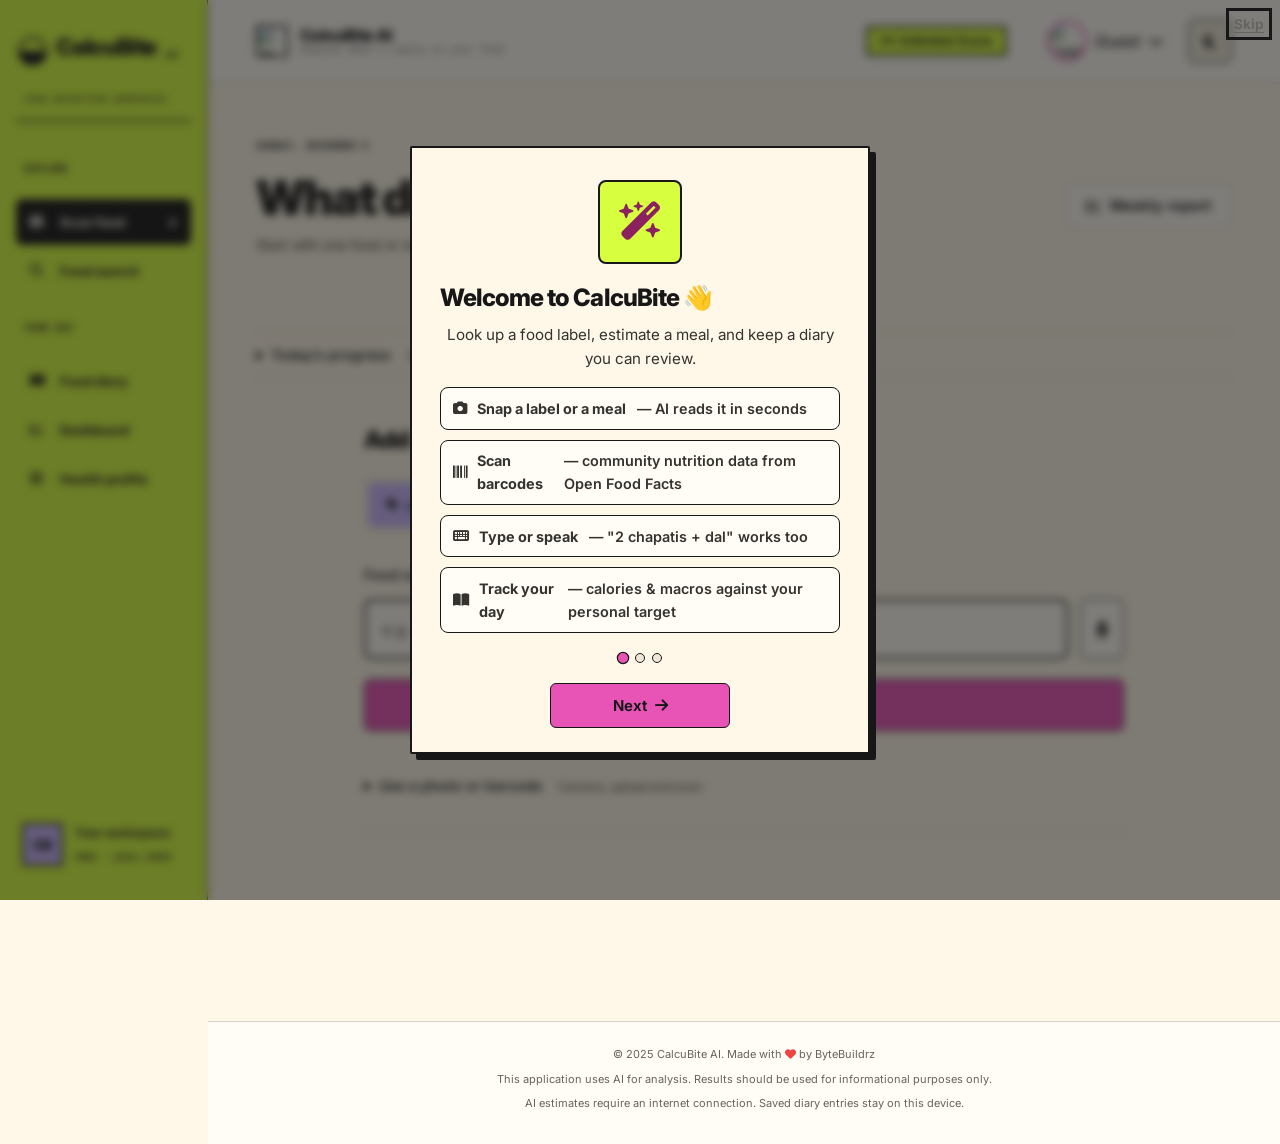
==== commit 3984f26a: "Separate food entry and analysis into spacious focused views" ====
--- a/app.html
+++ b/app.html
@@ -85,16 +85,16 @@
                 
                 
                 <section class="workspace-banner" aria-label="Personalize your workspace"><div><strong>Your food. Your goals. Your pace.</strong><p>Add a health profile to make your daily targets personal.</p></div><button class="primary-button" data-workspace="profile">Set up profile <span aria-hidden="true">↗</span></button></section>
-                <section class="workspace-heading"><div><p class="eyebrow" id="workspace-date">YOUR DAILY WORKSPACE</p><h2>Your daily nutrition</h2><p>Look up a food. Check your portion. Keep track of your day.</p></div><button class="secondary-button" data-workspace="report"><i class="fas fa-chart-line" aria-hidden="true"></i> Weekly report</button></section>
+                <section class="workspace-heading"><div><p class="eyebrow" id="workspace-date">YOUR DAILY WORKSPACE</p><h2>What did you eat?</h2><p>Start with one food or meal. We’ll help you understand it.</p></div><button class="secondary-button" data-workspace="report"><i class="fas fa-chart-line" aria-hidden="true"></i> Weekly report</button></section>
                 <!-- Today strip: daily calories & macros -->
-                <section class="today-strip" id="today-strip" aria-label="Today's nutrition"></section>
+                <details class="daily-progress"><summary>Today’s progress <span>View calories and logged meals</span></summary><section class="today-strip" id="today-strip" aria-label="Today's nutrition"></section></details>
                 
                 <div class="content-grid">
                     <!-- Input Panel -->
                     <section class="input-panel" id="scan-workspace">
                         <div class="panel-content">
                             <div class="panel-header">
-                                <h2><i class="fas fa-camera"></i> Scan Food</h2>
+                                <h2><i class="fas fa-camera"></i> Add a food</h2>
                                 <div class="analysis-mode-toggle">
                                     <button id="labelMode" class="mode-button active">
                                         <i class="fas fa-tag"></i> Label Analysis
@@ -108,7 +108,7 @@
                                 </div>
                             </div>
 
-                            <div class="input-actions">
+                            <details class="photo-options"><summary>Use a photo or barcode <span>Camera, upload and scan</span></summary><div class="input-actions">
                                 <button id="toggleCamera" class="primary-button">
                                     <i class="fas fa-camera"></i>
                                     <span>Turn On Camera</span>
@@ -129,11 +129,11 @@
                                     <span>Barcode from Photo</span>
                                 </label>
                                 <input type="file" id="barcodeFileInput" accept="image/*" hidden>
-                            </div>
+                            </div></details>
                             
                             <!-- Text / voice food search -->
                             <div class="food-search-bar">
-                                <input type="text" id="foodSearchInput" placeholder='Or type what you ate — e.g. "2 chapatis + dal"' autocomplete="off">
+                                <label class="food-entry-label" for="foodSearchInput">Food or meal</label><input type="text" id="foodSearchInput" placeholder='e.g. 2 chapatis + dal' autocomplete="off">
                                 <button id="voiceSearchBtn" class="icon-btn" aria-label="Voice search"><i class="fas fa-microphone"></i></button>
                                 <button id="foodSearchBtn" class="primary-button"><i class="fas fa-magnifying-glass"></i> Analyze</button>
                             </div>
@@ -182,7 +182,7 @@
                     <section class="results-panel" id="results">
                         <div class="panel-content">
                             <div class="panel-header">
-                                <h2><i class="fas fa-chart-line"></i> Analysis Results</h2>
+                                <button id="back-to-food" class="secondary-button" type="button">← New food</button><h2><i class="fas fa-chart-line"></i> Food analysis</h2>
                                 <div class="results-actions">
                                     <button id="addToDiaryBtn" class="secondary-button" style="display:none">
                                         <i class="fas fa-plus-circle"></i> Add to Diary
--- a/modern.css
+++ b/modern.css
@@ -218,3 +218,67 @@
   @keyframes content-appear { from { opacity:0; transform:translateY(6px); } to { opacity:1; transform:translateY(0); } }
 }
 @media(prefers-reduced-motion:reduce) { .ascent-app * { transition:none!important; animation:none!important; } }
+
+/* One task at a time: entry and results have their own breathing room. */
+.ascent-app .container { max-width:1200px; padding-inline:48px; }
+.ascent-app .main-content { padding-top:56px; }
+.ascent-app .workspace-heading { margin-bottom:36px; align-items:center; }
+.ascent-app .workspace-heading h2 { font-size:clamp(32px,4vw,48px); }
+.ascent-app .content-grid,.ascent-app .content-grid.has-analysis { display:block; max-width:760px; margin:48px auto 80px; }
+.ascent-app .input-panel { border:0; background:transparent; }
+.ascent-app .input-panel .panel-content { padding:0; display:flex; flex-direction:column; }
+.ascent-app .input-panel .panel-header { order:0; }
+.ascent-app .input-panel .food-search-bar { order:1; }
+.ascent-app .input-panel .photo-options { order:2; margin-top:32px; }
+.ascent-app .input-panel .camera-container { order:3; }
+.ascent-app .input-panel .alert,.ascent-app .input-panel .loading { order:4; }
+.ascent-app .input-panel .panel-header { border:0; display:flex; flex-direction:column; align-items:flex-start; padding:0; gap:24px; margin-bottom:32px; }
+.ascent-app .input-panel .panel-header h2 { font-size:24px; }
+.ascent-app .analysis-mode-toggle { width:auto; gap:6px; padding:5px; }
+.ascent-app .mode-button { padding:12px 18px; font-size:12px; }
+.ascent-app .food-search-bar { margin:0; gap:12px; }
+.food-entry-label { grid-column:1/-1; font-size:14px; font-weight:600; margin-bottom:2px; }
+.ascent-app .food-search-bar input { min-height:60px; padding:16px; font-size:16px; }
+.ascent-app #foodSearchBtn { min-height:52px; font-size:14px; margin-top:8px; }
+.ascent-app .scan-prompt,.ascent-app #results-placeholder { display:none!important; }
+.photo-options { margin-bottom:32px; border-bottom:1px solid var(--ui-line); padding-bottom:24px; }
+.photo-options summary,.daily-progress summary { cursor:pointer; font-size:14px; font-weight:600; padding:12px 0; }
+.photo-options summary span,.daily-progress summary span { font-size:12px; font-weight:400; color:var(--text-secondary); margin-left:12px; }
+.photo-options .input-actions { margin-top:20px; grid-template-columns:repeat(2,minmax(0,1fr)); }
+.daily-progress { border-block:1px solid var(--ui-line); }
+.daily-progress .today-strip { margin-top:16px; }
+.ascent-app:not(.analysis-view) #results { display:none!important; }
+.analysis-view #scan-workspace,.analysis-view .workspace-heading,.analysis-view .daily-progress { display:none; }
+.ascent-app.analysis-view .content-grid { max-width:920px; margin-top:0; }
+.ascent-app.analysis-view .results-panel { border:0; background:transparent; }
+.ascent-app.analysis-view .results-panel>.panel-content { padding:0; }
+.ascent-app.analysis-view .results-panel .panel-header { display:flex; flex-wrap:wrap; flex-direction:row; align-items:center; gap:24px; padding-bottom:28px; margin-bottom:32px; }
+.analysis-view .results-actions { margin-left:auto; }
+.ascent-app .results-section { margin-bottom:48px; }
+.ascent-app .product-banner { padding-bottom:32px; }
+.analysis-intro { padding-top:28px; gap:40px; }
+.analysis-intro p { font-size:14px; }
+.modern-nutrition { gap:28px!important; }
+.energy-tile { padding:32px; }
+.macro-row { padding:22px 0; }
+.nutrition-details { gap:20px 32px; padding-block:16px; }
+.ascent-app .weekly-report-out { margin-top:40px; }
+.report-columns { margin-block:40px; gap:40px; }
+.report-summary { padding:32px; }
+.report-next { padding-top:32px; }
+@media(max-width:720px) {
+  .ascent-app .container { padding-inline:22px; }
+  .ascent-app .main-content { padding-top:32px; }
+  .ascent-app .workspace-heading { margin-bottom:24px; gap:20px; }
+  .ascent-app .content-grid { margin:32px auto 48px; }
+  .ascent-app .mode-button { padding:10px 9px; font-size:11px; }
+  .ascent-app .analysis-mode-toggle { width:100%; }
+  .photo-options summary span,.daily-progress summary span { display:block; margin:8px 0 0 18px; }
+  .ascent-app.analysis-view .results-panel .panel-header { gap:16px; }
+  .analysis-view .results-actions { width:100%; margin:0; }
+  .analysis-intro { gap:20px; }
+  .modern-nutrition { gap:20px!important; }
+  .energy-tile { padding:24px 18px; }
+  .report-summary { padding:24px; }
+  .report-columns { gap:28px; }
+}
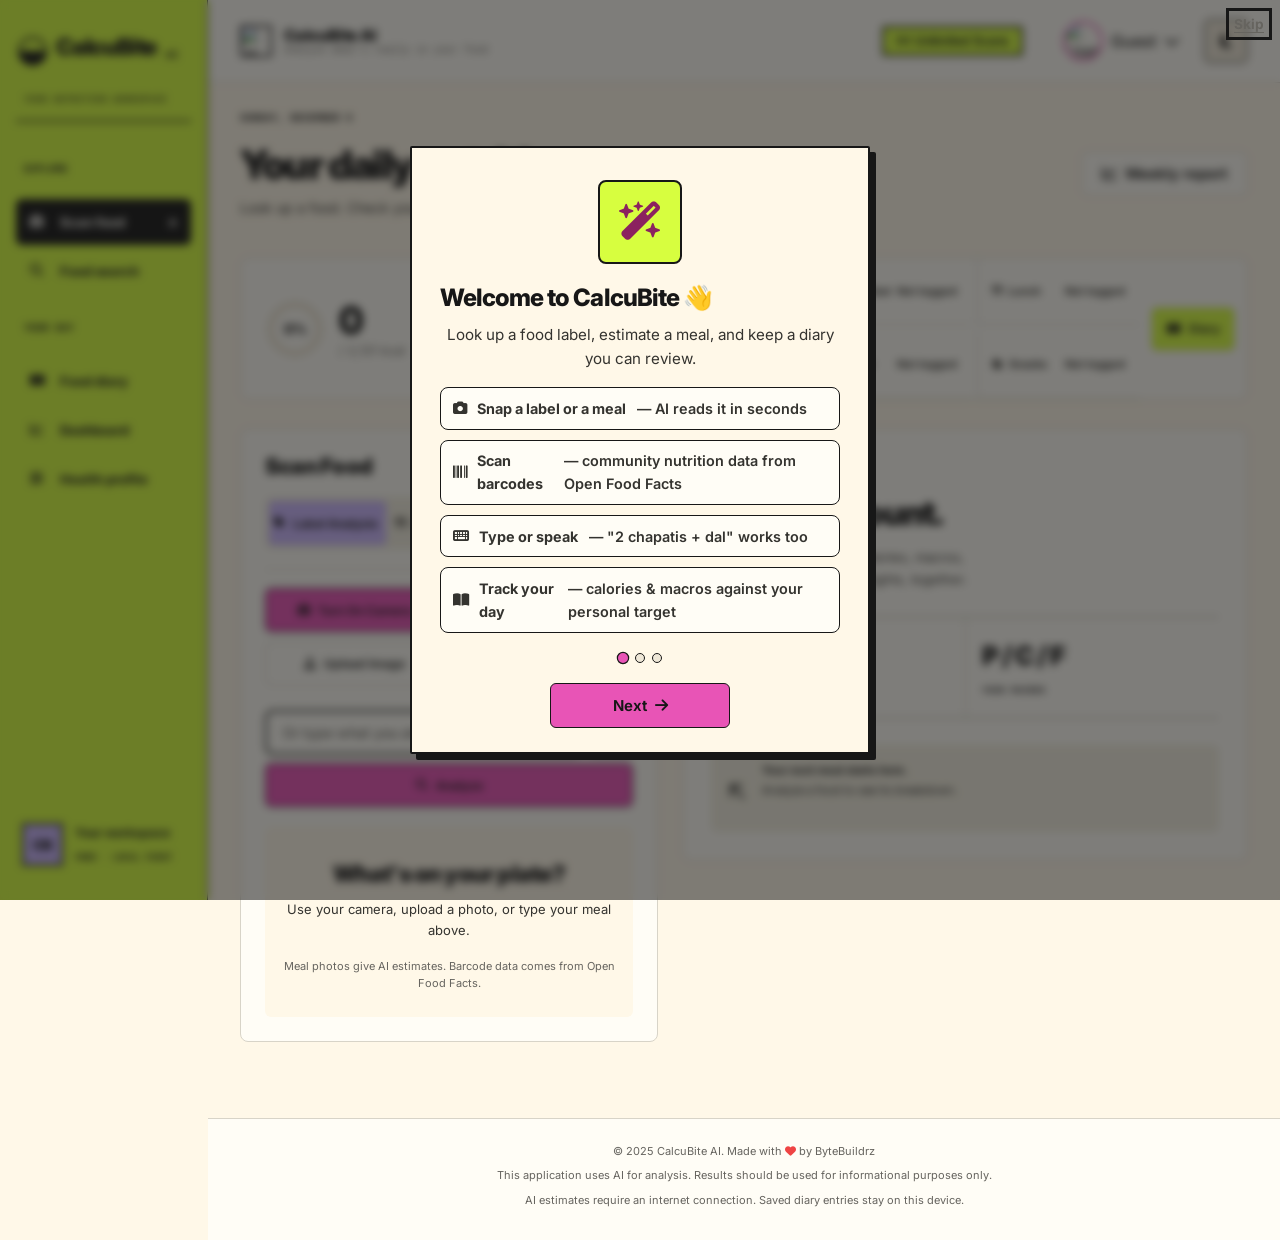
==== commit 33be9a23: "Restore previous workspace layout and add clear red amber green score colours" ====
--- a/app.html
+++ b/app.html
@@ -85,16 +85,16 @@
                 
                 
                 <section class="workspace-banner" aria-label="Personalize your workspace"><div><strong>Your food. Your goals. Your pace.</strong><p>Add a health profile to make your daily targets personal.</p></div><button class="primary-button" data-workspace="profile">Set up profile <span aria-hidden="true">↗</span></button></section>
-                <section class="workspace-heading"><div><p class="eyebrow" id="workspace-date">YOUR DAILY WORKSPACE</p><h2>What did you eat?</h2><p>Start with one food or meal. We’ll help you understand it.</p></div><button class="secondary-button" data-workspace="report"><i class="fas fa-chart-line" aria-hidden="true"></i> Weekly report</button></section>
+                <section class="workspace-heading"><div><p class="eyebrow" id="workspace-date">YOUR DAILY WORKSPACE</p><h2>Your daily nutrition</h2><p>Look up a food. Check your portion. Keep track of your day.</p></div><button class="secondary-button" data-workspace="report"><i class="fas fa-chart-line" aria-hidden="true"></i> Weekly report</button></section>
                 <!-- Today strip: daily calories & macros -->
-                <details class="daily-progress"><summary>Today’s progress <span>View calories and logged meals</span></summary><section class="today-strip" id="today-strip" aria-label="Today's nutrition"></section></details>
+                <section class="today-strip" id="today-strip" aria-label="Today's nutrition"></section>
                 
                 <div class="content-grid">
                     <!-- Input Panel -->
                     <section class="input-panel" id="scan-workspace">
                         <div class="panel-content">
                             <div class="panel-header">
-                                <h2><i class="fas fa-camera"></i> Add a food</h2>
+                                <h2><i class="fas fa-camera"></i> Scan Food</h2>
                                 <div class="analysis-mode-toggle">
                                     <button id="labelMode" class="mode-button active">
                                         <i class="fas fa-tag"></i> Label Analysis
@@ -108,7 +108,7 @@
                                 </div>
                             </div>
 
-                            <details class="photo-options"><summary>Use a photo or barcode <span>Camera, upload and scan</span></summary><div class="input-actions">
+                            <div class="input-actions">
                                 <button id="toggleCamera" class="primary-button">
                                     <i class="fas fa-camera"></i>
                                     <span>Turn On Camera</span>
@@ -129,11 +129,11 @@
                                     <span>Barcode from Photo</span>
                                 </label>
                                 <input type="file" id="barcodeFileInput" accept="image/*" hidden>
-                            </div></details>
+                            </div>
                             
                             <!-- Text / voice food search -->
                             <div class="food-search-bar">
-                                <label class="food-entry-label" for="foodSearchInput">Food or meal</label><input type="text" id="foodSearchInput" placeholder='e.g. 2 chapatis + dal' autocomplete="off">
+                                <input type="text" id="foodSearchInput" placeholder='Or type what you ate — e.g. "2 chapatis + dal"' autocomplete="off">
                                 <button id="voiceSearchBtn" class="icon-btn" aria-label="Voice search"><i class="fas fa-microphone"></i></button>
                                 <button id="foodSearchBtn" class="primary-button"><i class="fas fa-magnifying-glass"></i> Analyze</button>
                             </div>
@@ -182,7 +182,7 @@
                     <section class="results-panel" id="results">
                         <div class="panel-content">
                             <div class="panel-header">
-                                <button id="back-to-food" class="secondary-button" type="button">← New food</button><h2><i class="fas fa-chart-line"></i> Food analysis</h2>
+                                <h2><i class="fas fa-chart-line"></i> Analysis Results</h2>
                                 <div class="results-actions">
                                     <button id="addToDiaryBtn" class="secondary-button" style="display:none">
                                         <i class="fas fa-plus-circle"></i> Add to Diary
--- a/modern.css
+++ b/modern.css
@@ -219,66 +219,11 @@
 }
 @media(prefers-reduced-motion:reduce) { .ascent-app * { transition:none!important; animation:none!important; } }
 
-/* One task at a time: entry and results have their own breathing room. */
-.ascent-app .container { max-width:1200px; padding-inline:48px; }
-.ascent-app .main-content { padding-top:56px; }
-.ascent-app .workspace-heading { margin-bottom:36px; align-items:center; }
-.ascent-app .workspace-heading h2 { font-size:clamp(32px,4vw,48px); }
-.ascent-app .content-grid,.ascent-app .content-grid.has-analysis { display:block; max-width:760px; margin:48px auto 80px; }
-.ascent-app .input-panel { border:0; background:transparent; }
-.ascent-app .input-panel .panel-content { padding:0; display:flex; flex-direction:column; }
-.ascent-app .input-panel .panel-header { order:0; }
-.ascent-app .input-panel .food-search-bar { order:1; }
-.ascent-app .input-panel .photo-options { order:2; margin-top:32px; }
-.ascent-app .input-panel .camera-container { order:3; }
-.ascent-app .input-panel .alert,.ascent-app .input-panel .loading { order:4; }
-.ascent-app .input-panel .panel-header { border:0; display:flex; flex-direction:column; align-items:flex-start; padding:0; gap:24px; margin-bottom:32px; }
-.ascent-app .input-panel .panel-header h2 { font-size:24px; }
-.ascent-app .analysis-mode-toggle { width:auto; gap:6px; padding:5px; }
-.ascent-app .mode-button { padding:12px 18px; font-size:12px; }
-.ascent-app .food-search-bar { margin:0; gap:12px; }
-.food-entry-label { grid-column:1/-1; font-size:14px; font-weight:600; margin-bottom:2px; }
-.ascent-app .food-search-bar input { min-height:60px; padding:16px; font-size:16px; }
-.ascent-app #foodSearchBtn { min-height:52px; font-size:14px; margin-top:8px; }
-.ascent-app .scan-prompt,.ascent-app #results-placeholder { display:none!important; }
-.photo-options { margin-bottom:32px; border-bottom:1px solid var(--ui-line); padding-bottom:24px; }
-.photo-options summary,.daily-progress summary { cursor:pointer; font-size:14px; font-weight:600; padding:12px 0; }
-.photo-options summary span,.daily-progress summary span { font-size:12px; font-weight:400; color:var(--text-secondary); margin-left:12px; }
-.photo-options .input-actions { margin-top:20px; grid-template-columns:repeat(2,minmax(0,1fr)); }
-.daily-progress { border-block:1px solid var(--ui-line); }
-.daily-progress .today-strip { margin-top:16px; }
-.ascent-app:not(.analysis-view) #results { display:none!important; }
-.analysis-view #scan-workspace,.analysis-view .workspace-heading,.analysis-view .daily-progress { display:none; }
-.ascent-app.analysis-view .content-grid { max-width:920px; margin-top:0; }
-.ascent-app.analysis-view .results-panel { border:0; background:transparent; }
-.ascent-app.analysis-view .results-panel>.panel-content { padding:0; }
-.ascent-app.analysis-view .results-panel .panel-header { display:flex; flex-wrap:wrap; flex-direction:row; align-items:center; gap:24px; padding-bottom:28px; margin-bottom:32px; }
-.analysis-view .results-actions { margin-left:auto; }
-.ascent-app .results-section { margin-bottom:48px; }
-.ascent-app .product-banner { padding-bottom:32px; }
-.analysis-intro { padding-top:28px; gap:40px; }
-.analysis-intro p { font-size:14px; }
-.modern-nutrition { gap:28px!important; }
-.energy-tile { padding:32px; }
-.macro-row { padding:22px 0; }
-.nutrition-details { gap:20px 32px; padding-block:16px; }
-.ascent-app .weekly-report-out { margin-top:40px; }
-.report-columns { margin-block:40px; gap:40px; }
-.report-summary { padding:32px; }
-.report-next { padding-top:32px; }
-@media(max-width:720px) {
-  .ascent-app .container { padding-inline:22px; }
-  .ascent-app .main-content { padding-top:32px; }
-  .ascent-app .workspace-heading { margin-bottom:24px; gap:20px; }
-  .ascent-app .content-grid { margin:32px auto 48px; }
-  .ascent-app .mode-button { padding:10px 9px; font-size:11px; }
-  .ascent-app .analysis-mode-toggle { width:100%; }
-  .photo-options summary span,.daily-progress summary span { display:block; margin:8px 0 0 18px; }
-  .ascent-app.analysis-view .results-panel .panel-header { gap:16px; }
-  .analysis-view .results-actions { width:100%; margin:0; }
-  .analysis-intro { gap:20px; }
-  .modern-nutrition { gap:20px!important; }
-  .energy-tile { padding:24px 18px; }
-  .report-summary { padding:24px; }
-  .report-columns { gap:28px; }
-}
+/* Rating has a text label as well as colour. */
+.analysis-score.score-good strong,.analysis-score.score-good .score-label { color:#18743B; }
+.analysis-score.score-middle strong,.analysis-score.score-middle .score-label { color:#8A5800; }
+.analysis-score.score-low strong,.analysis-score.score-low .score-label { color:#BA2828; }
+.dark-theme .analysis-score.score-good strong,.dark-theme .analysis-score.score-good .score-label { color:#80DB9E; }
+.dark-theme .analysis-score.score-middle strong,.dark-theme .analysis-score.score-middle .score-label { color:#F4CA72; }
+.dark-theme .analysis-score.score-low strong,.dark-theme .analysis-score.score-low .score-label { color:#FF9292; }
+.analysis-score .score-label { font-size:10px; font-weight:650; line-height:1.5; }
